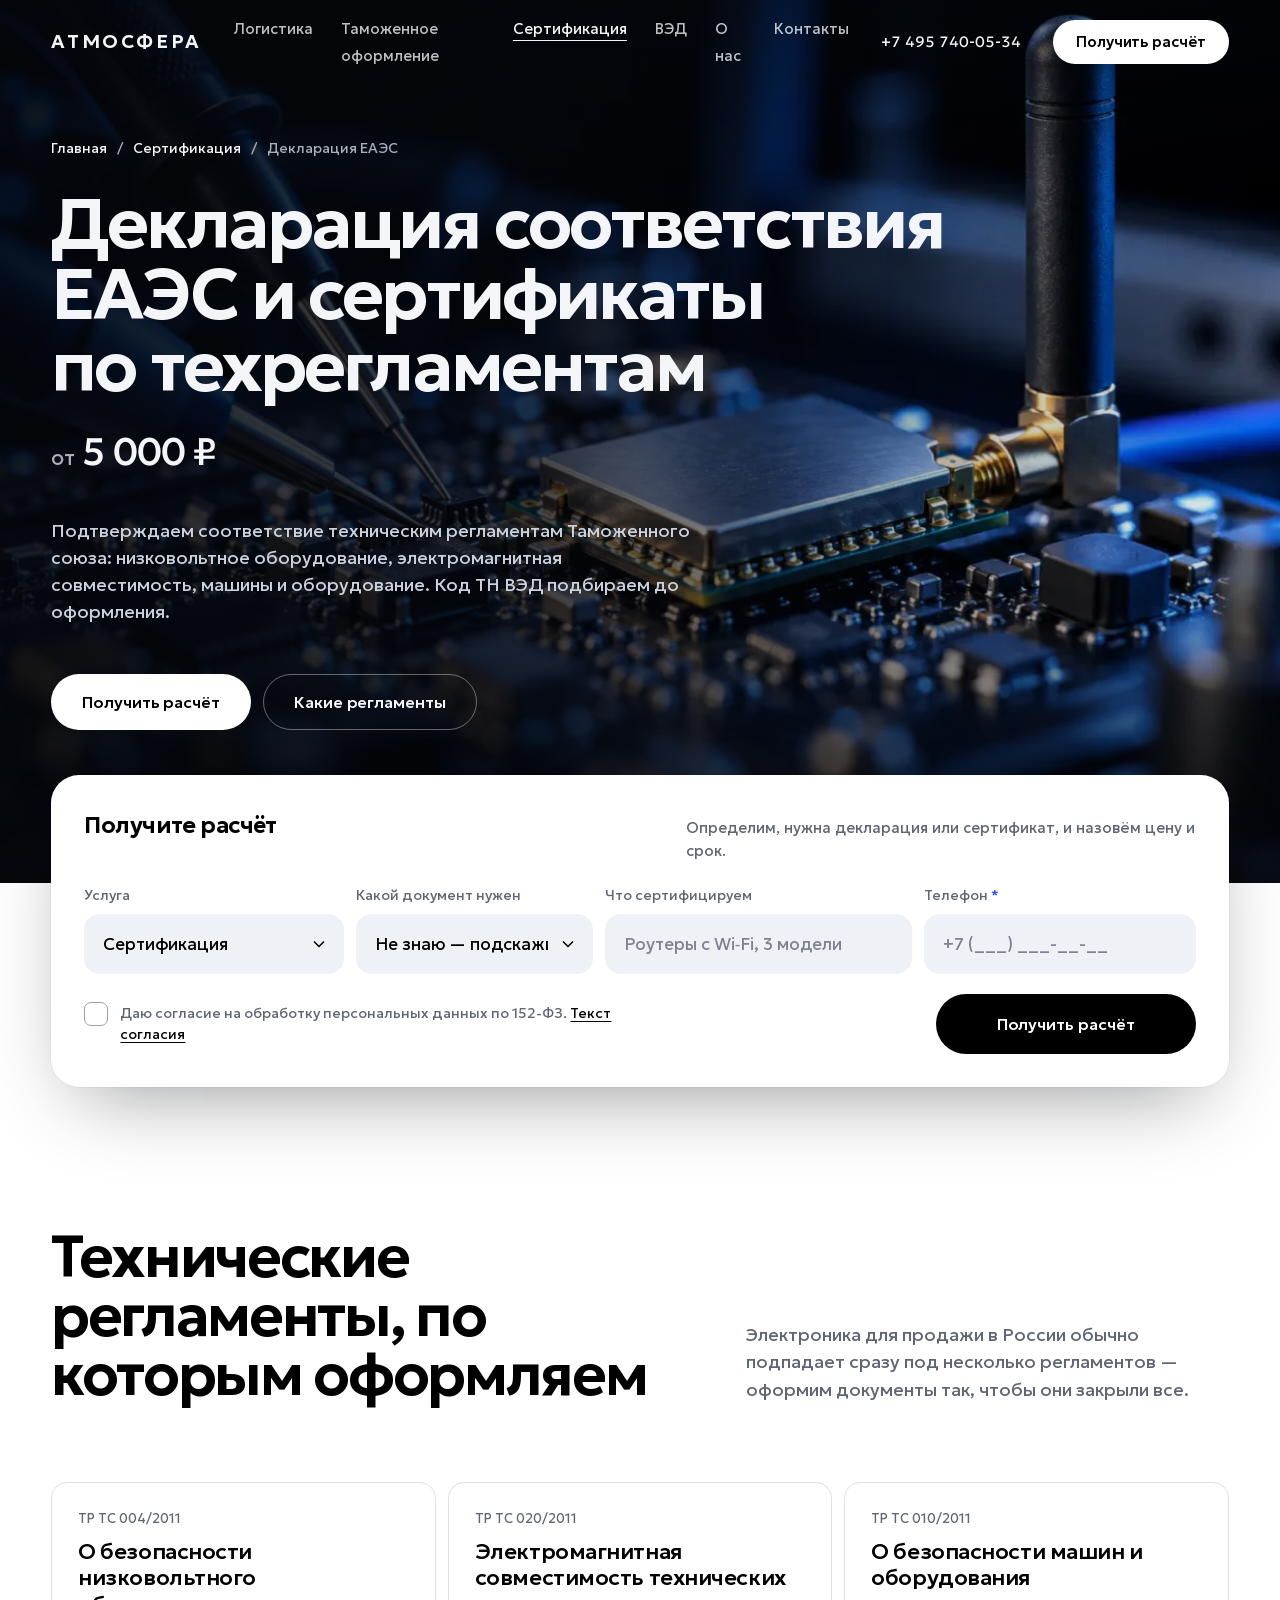
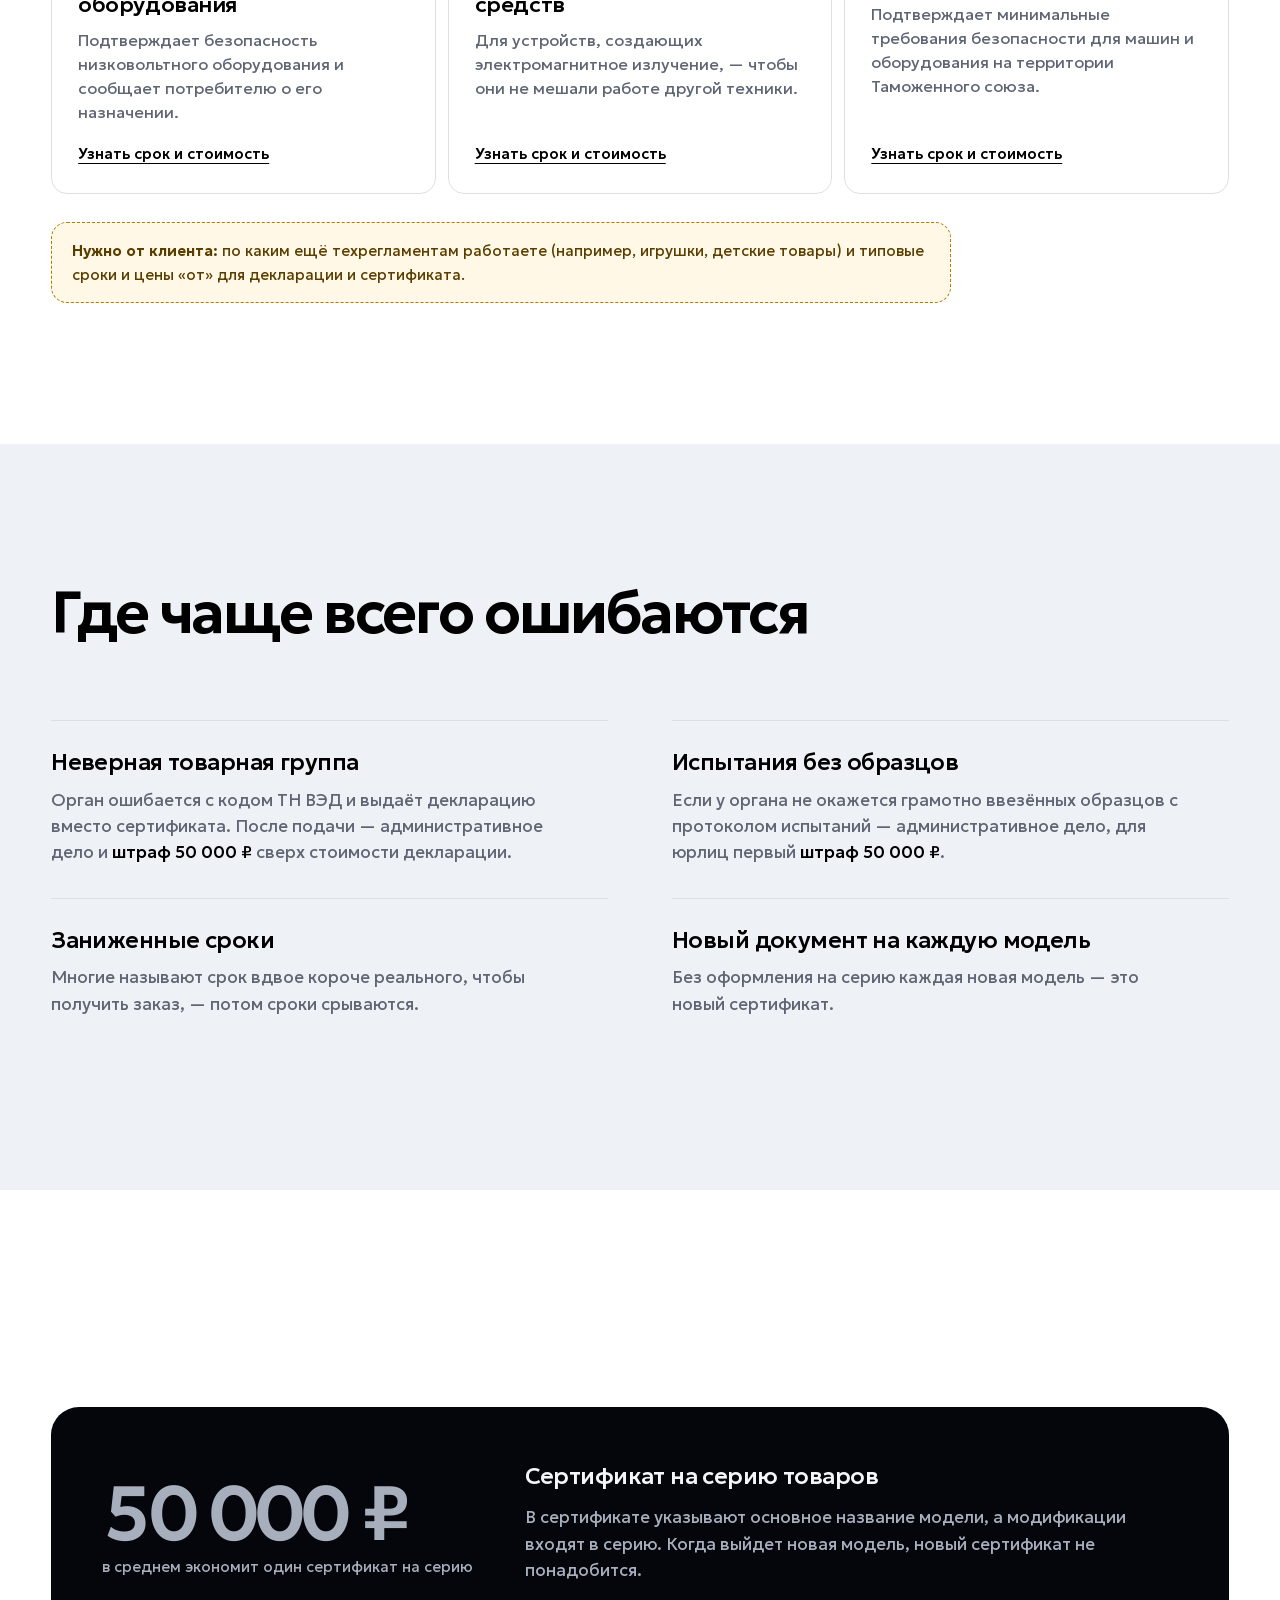
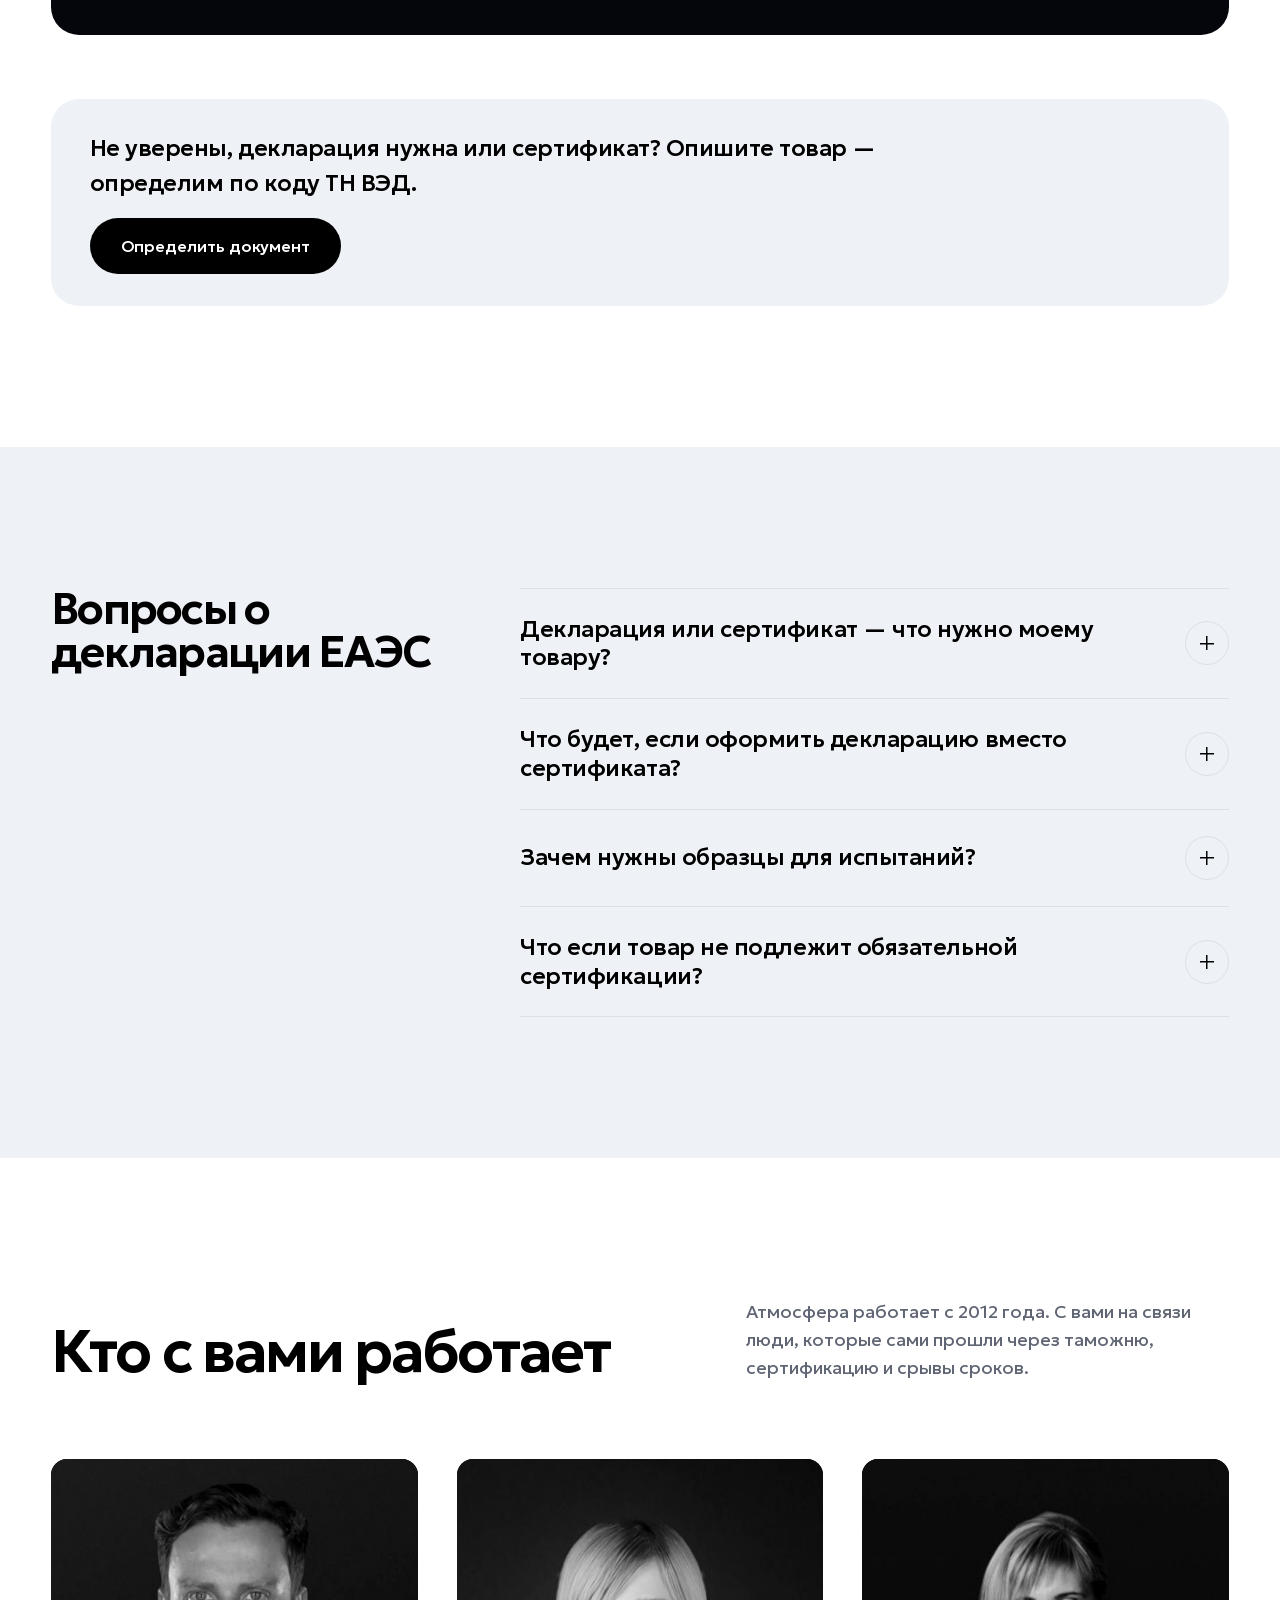
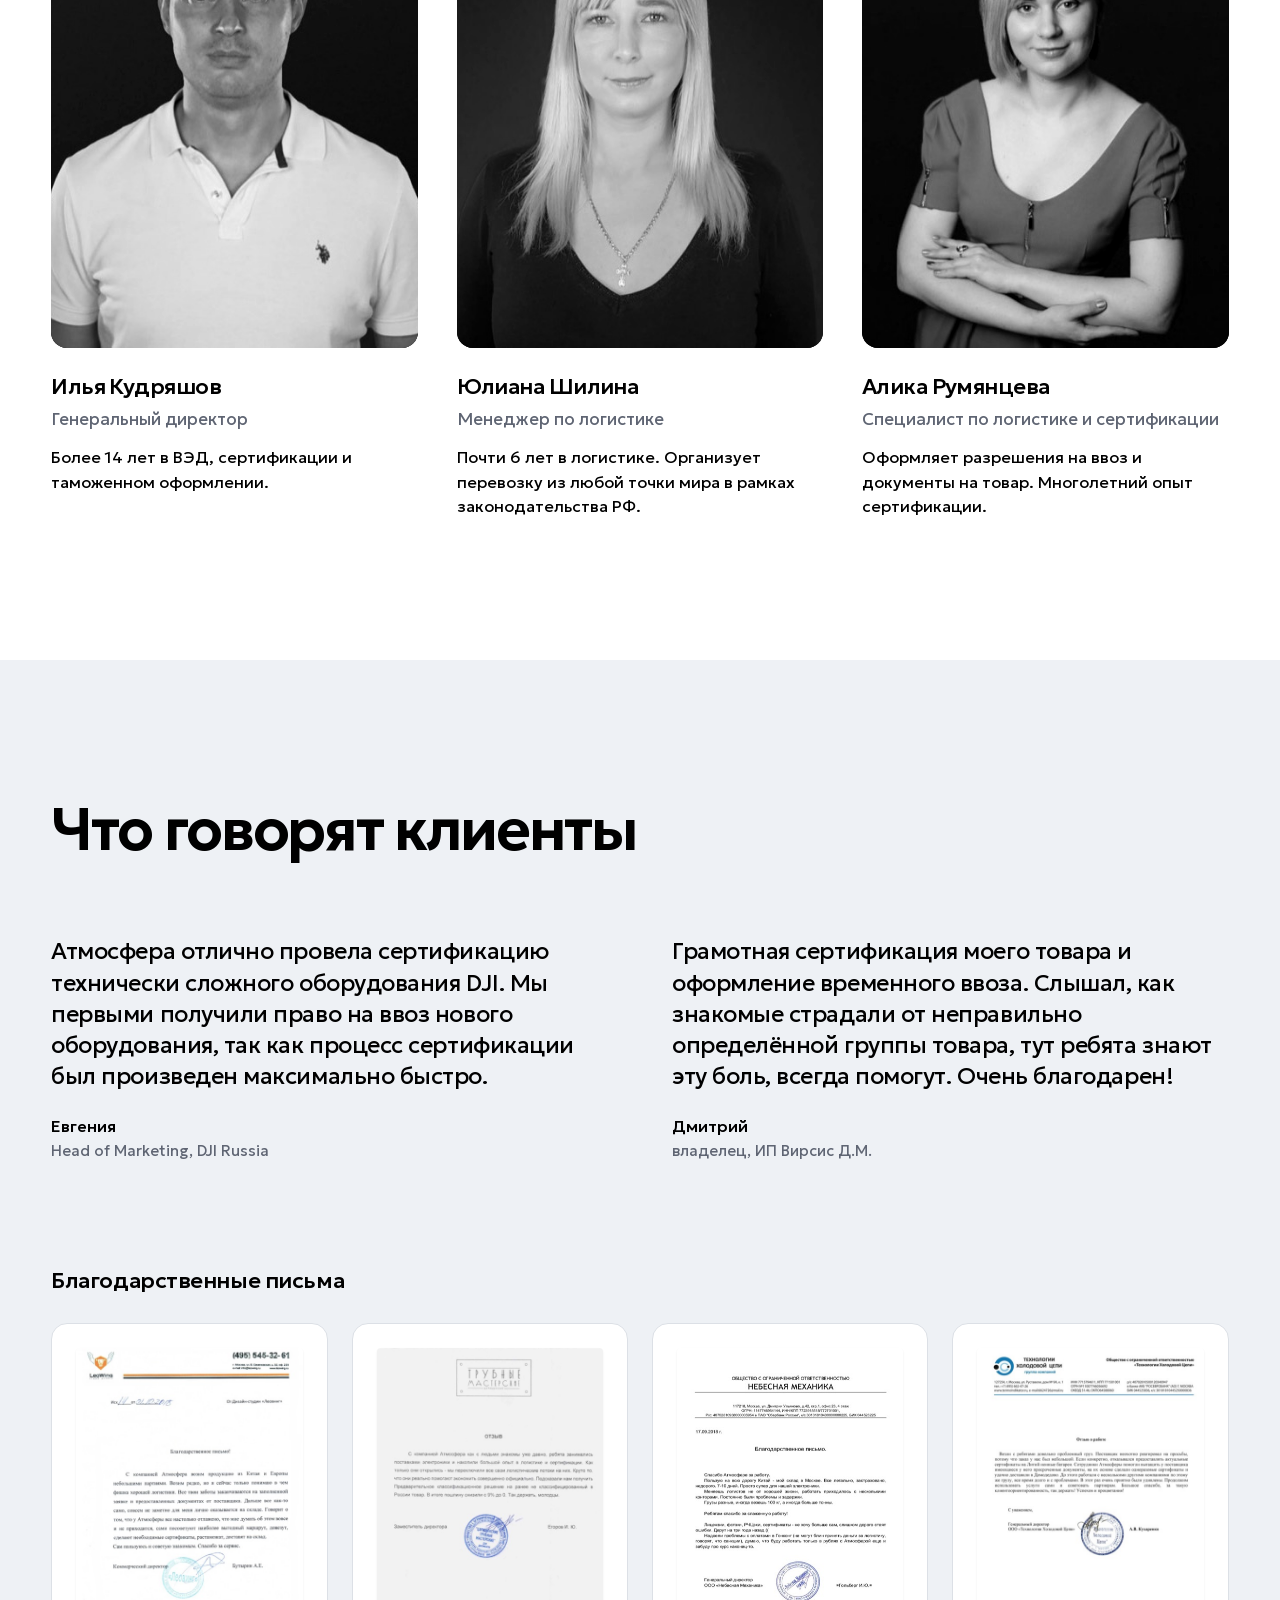
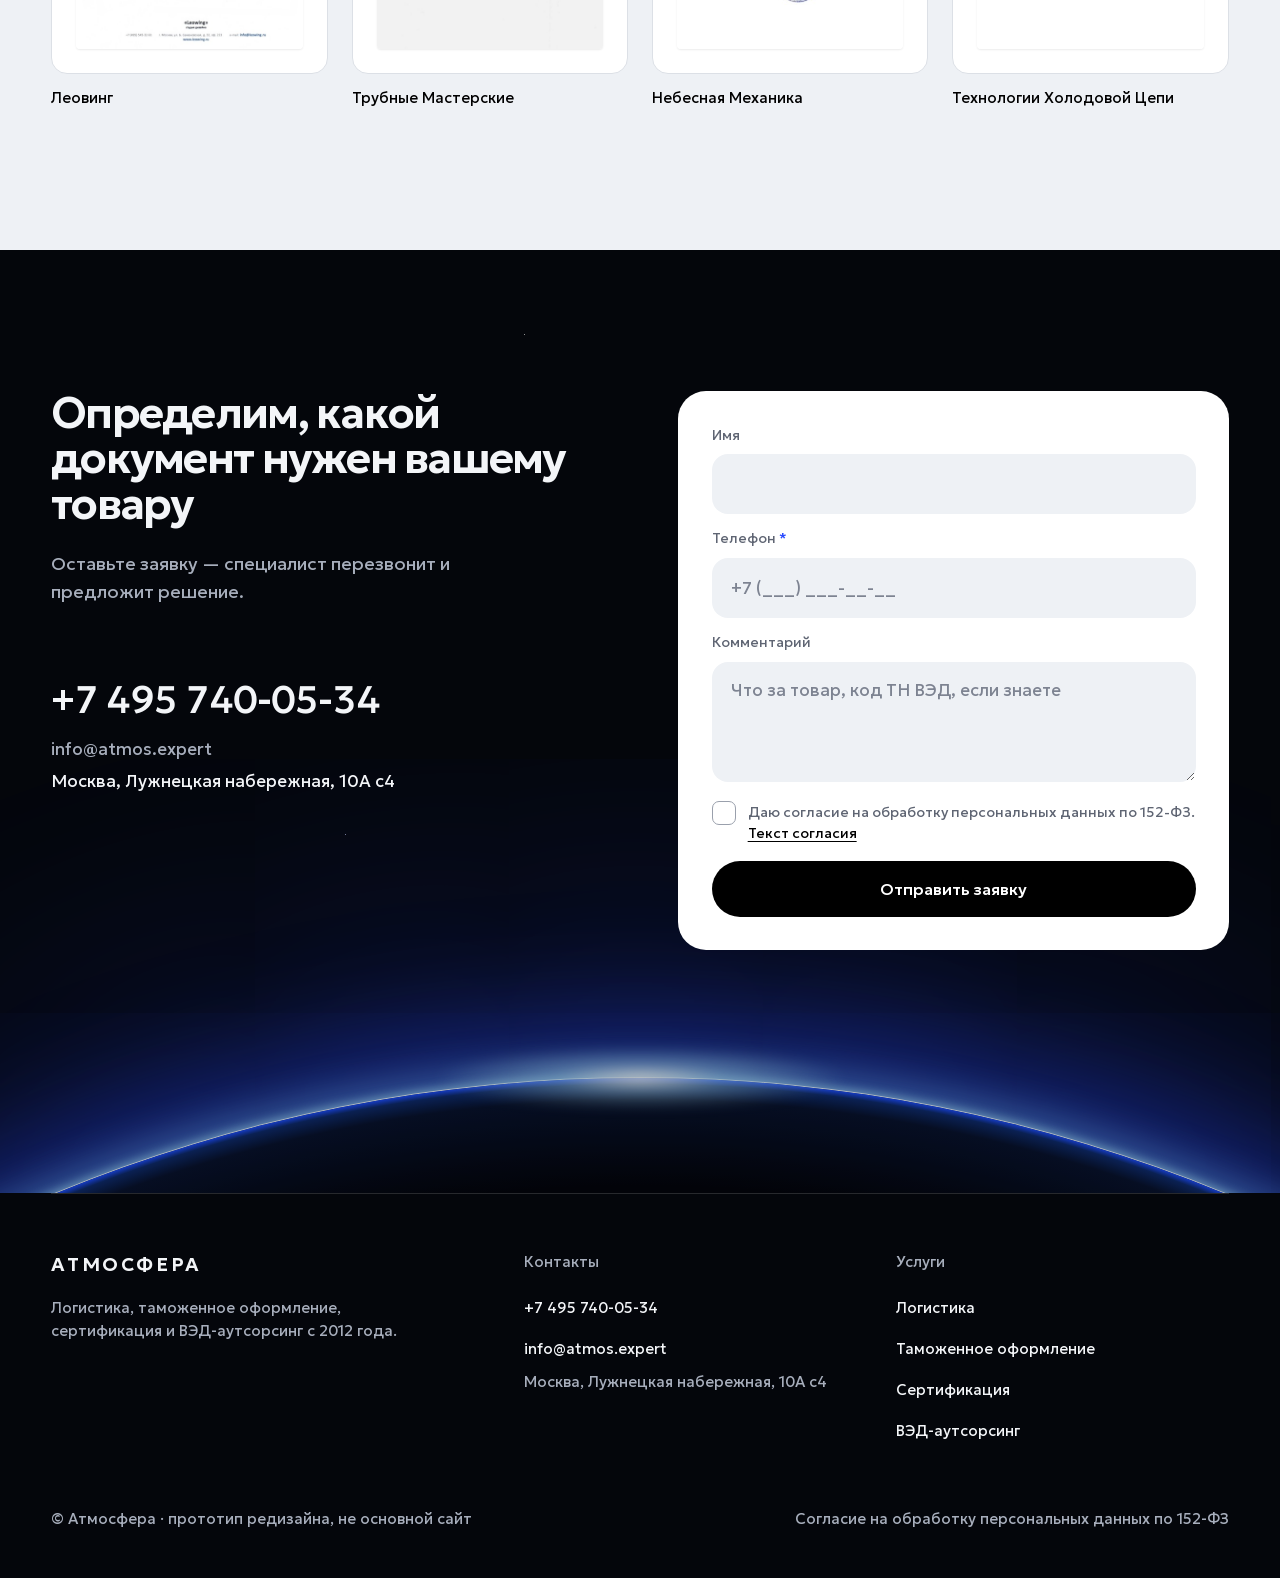
==== deklaraciya-eaes.html @ 7eaf09d1 "Стенд редизайна «Горизонт» (сборка из atmos) Co-Authored-By: Claude Opus 5.5 <noreply@anthropic.com>" ====
<!doctype html>
<html lang="ru">
<head>
<meta charset="utf-8">
<meta name="viewport" content="width=device-width, initial-scale=1">
<title>Декларация соответствия ЕАЭС и сертификат ТР ТС под ключ от 5 000 ₽ — Атмосфера</title>
<meta name="description" content="Оформляем декларации соответствия ЕАЭС и сертификаты по ТР ТС 004/2011, 020/2011, 010/2011 от 5 000 ₽. Подбираем код ТН ВЭД, работаем с лабораториями, оформляем на серию.">
<meta name="robots" content="noindex, nofollow">
<meta name="theme-color" content="#04060B">
<link rel="icon" href="data:image/svg+xml,%3Csvg xmlns=%27http://www.w3.org/2000/svg%27 viewBox=%270 0 64 64%27%3E%3Crect width=%2764%27 height=%2764%27 rx=%2714%27 fill=%27%2304060B%27/%3E%3Cpath d=%27M8 46 Q32 30 56 46%27 stroke=%27%237CC8FF%27 stroke-width=%274%27 fill=%27none%27/%3E%3C/svg%3E">
<meta property="og:type" content="website">
<meta property="og:title" content="Декларация соответствия ЕАЭС под ключ — Атмосфера">
<meta property="og:site_name" content="Атмосфера">
<link rel="preload" href="assets/fonts/geologica-cyrillic.woff2" as="font" type="font/woff2" crossorigin>
<link rel="stylesheet" href="assets/fonts/fonts.css">
<link rel="stylesheet" href="style.css">
<script>document.documentElement.classList.add('js');</script>
<script type="application/ld+json">{"@context": "https://schema.org", "@graph": [{"@type": ["Organization", "LocalBusiness"], "@id": "https://atmos.expert/#org", "name": "Атмосфера", "url": "https://atmos.expert/", "telephone": "+7 495 740-05-34", "email": "info@atmos.expert", "foundingDate": "2012", "address": {"@type": "PostalAddress", "streetAddress": "Лужнецкая набережная, 10А с4", "addressLocality": "Москва", "addressCountry": "RU"}, "description": "Логистика, таможенное оформление, сертификация продукции и ВЭД-аутсорсинг с 2012 года."}, {"@type": "Service", "name": "Декларация соответствия ЕАЭС и сертификаты ТР ТС", "url": "https://atmos.expert/certification/deklaraciya-eaes/", "description": "Подтверждение соответствия техническим регламентам Таможенного союза.", "provider": {"@id": "https://atmos.expert/#org"}, "areaServed": "RU", "offers": {"@type": "Offer", "priceCurrency": "RUB", "price": 5000}}, {"@type": "BreadcrumbList", "itemListElement": [{"@type": "ListItem", "position": 1, "name": "Главная", "item": "https://atmos.expert/"}, {"@type": "ListItem", "position": 2, "name": "Сертификация", "item": "https://atmos.expert/certification/"}, {"@type": "ListItem", "position": 3, "name": "Декларация ЕАЭС", "item": "https://atmos.expert/certification/deklaraciya-eaes/"}]}, {"@type": "FAQPage", "mainEntity": [{"@type": "Question", "name": "Декларация или сертификат — что нужно моему товару?", "acceptedAnswer": {"@type": "Answer", "text": "Форму подтверждения соответствия определяют код ТН ВЭД и технический регламент. Поэтому начинаем с кода: его подбирает наш таможенный брокер, а документ делаем под него."}}, {"@type": "Question", "name": "Что будет, если оформить декларацию вместо сертификата?", "acceptedAnswer": {"@type": "Answer", "text": "Если таможня остановит на этапе подачи — потеряете стоимость декларации. Если ошибку обнаружат после — будет административное дело и штраф 50 000 ₽ для юрлица."}}, {"@type": "Question", "name": "Зачем нужны образцы для испытаний?", "acceptedAnswer": {"@type": "Answer", "text": "По сложным товарам — электронике, игрушкам, радиооборудованию — нужны испытания в лаборатории. Если при проверке у органа не окажется грамотно ввезённых образцов, административного дела не избежать."}}, {"@type": "Question", "name": "Что если товар не подлежит обязательной сертификации?", "acceptedAnswer": {"@type": "Answer", "text": "Оформим отказное письмо — оно подтверждает, что товар не подлежит обязательной сертификации и декларированию. Пригодится для покупателей и надзорных органов."}}]}]}</script>
</head>
<body>
<a class="skip-link" href="#main">Перейти к содержанию</a>

<header class="site-header" data-header>
  <div class="wrap header-inner">
    <a class="logo" href="index.html" aria-label="Атмосфера — на главную">АТМОСФЕРА</a>
    <nav class="main-nav" id="main-nav" aria-label="Основное меню">
      <ul>
        <li><a href="logistika.html">Логистика</a></li>
        <li><a href="tamozhennoe-oformlenie.html">Таможенное оформление</a></li>
        <li><a href="sertifikaciya.html" aria-current="true">Сертификация</a></li>
        <li><a href="ved.html">ВЭД</a></li>
        <li><a href="#team">О нас</a></li>
        <li><a href="#contacts">Контакты</a></li>
      </ul>
      <a class="nav-phone" href="tel:+74957400534">+7 495 740-05-34</a>
    </nav>
    <a class="header-phone" href="tel:+74957400534">+7 495 740-05-34</a>
    <a class="btn btn-sm header-cta" href="#calc">Получить расчёт</a>
    <button class="burger" type="button" data-burger aria-controls="main-nav" aria-expanded="false" aria-label="Открыть меню"><span class="burger-lines"></span></button>
  </div>
</header>

<main id="main">

  <section class="night hero hero--service hero--photo" aria-labelledby="hero-title" style="--media-pos: 35% 50%; --media-pos-m: 40% 50%">
    <div class="hero-media" aria-hidden="true"><picture><source type="image/webp" srcset="assets/bg/lab-828.webp 828w, assets/bg/lab-1280.webp 1280w, assets/bg/lab-1920.webp 1920w" sizes="100vw"><img src="assets/bg/lab-1600.jpg" alt="" width="1600" height="1067" fetchpriority="high" decoding="async"></picture></div>
    <div class="wrap hero-inner">
      <div>
        <nav class="crumbs" aria-label="Хлебные крошки"><a href="index.html">Главная</a><span aria-hidden="true">/</span><a href="sertifikaciya.html">Сертификация</a><span aria-hidden="true">/</span><span aria-current="page">Декларация ЕАЭС</span></nav>
        <h1 id="hero-title" data-split>Декларация соответствия ЕАЭС и&nbsp;сертификаты по&nbsp;техрегламентам</h1>
        <p class="hero-price"><small>от</small>5 000 ₽</p>
        <p class="hero-lead">Подтверждаем соответствие техническим регламентам Таможенного союза: низковольтное оборудование, электромагнитная совместимость, машины и оборудование. Код ТН ВЭД подбираем до оформления.</p>
        <div class="hero-actions">
          <a class="btn btn-light" href="#calc" data-to-phone>Получить расчёт</a>
          <a class="btn btn-outline-light" href="#regulations">Какие регламенты</a>
        </div>
      </div>
    </div>
  </section>

  <section class="quote" id="calc" aria-labelledby="calc-title">
    <div class="wrap">
      <div class="quote-card">
        <div class="quote-head">
          <h2 id="calc-title">Получите расчёт</h2>
          <p>Определим, нужна декларация или сертификат, и назовём цену и срок.</p>
        </div>
        <form data-form novalidate>
          <div class="quote-grid">
            <div class="field">
              <label for="calc-service">Услуга</label>
              <select id="calc-service" name="service" data-service-select>
                <option>Доставка груза</option>
                <option>Таможенное оформление</option>
                <option selected>Сертификация</option>
                <option>ВЭД под ключ</option>
                <option>Пока не знаю</option>
              </select>
            </div>
            <div class="field">
              <label for="calc-doc">Какой документ нужен</label>
              <select id="calc-doc" name="document" data-doc-select>
                <option selected>Не знаю — подскажите</option>
                <option>Декларация связи</option>
                <option>Сертификат связи (ССС)</option>
                <option>Нотификация ФСБ</option>
                <option>Заключение ГРЧЦ</option>
                <option>Разрешение Роскомнадзора на временный ввоз</option>
                <option>ТР ТС «Машины и оборудование»</option>
                <option>ТР ТС «Низковольтное оборудование»</option>
                <option>ТР ТС «Электромагнитная совместимость»</option>
                <option>Декларация ГОСТ Р</option>
                <option>Отказное письмо</option>
                <option>Лицензия Минпромторга</option>
                <option>Заключение ФСТЭК</option>
                <option>Заключение ФСВТС</option>
                <option>Заключение Росприроднадзора</option>
                <option>Заключение Минсельхоза</option>
                <option>Разрешение на прекурсоры</option>
                <option>СГР</option>
                <option>Регистрационное удостоверение</option>
                <option>Сертификат СТ-1</option>
              </select>
            </div>
            <div class="field">
              <label for="calc-cargo">Что сертифицируем</label>
              <input id="calc-cargo" name="cargo" type="text" placeholder="Роутеры с Wi‑Fi, 3 модели" autocomplete="off">
            </div>
            <div class="field field--phone">
              <label for="calc-phone">Телефон <span class="req" aria-hidden="true">*</span></label>
              <input id="calc-phone" name="phone" type="tel" inputmode="tel" placeholder="+7 (___) ___-__-__" autocomplete="tel" required aria-describedby="calc-phone-error" data-phone>
              <span class="field-error" id="calc-phone-error" aria-live="polite"></span>
            </div>
          </div>
          <div class="quote-foot">
          <div class="consent">
            <input id="calc-consent" type="checkbox" name="consent" aria-describedby="calc-consent-error" data-consent>
            <label for="calc-consent">Даю согласие на обработку персональных данных по 152-ФЗ. <a href="#soglasie">Текст согласия</a></label>
            <span class="field-error" id="calc-consent-error" aria-live="polite"></span>
          </div>
          <button class="btn btn-dark" type="submit">Получить расчёт</button>
          </div>
        </form>
      </div>
    </div>
  </section>

  <section class="section" id="regulations" aria-labelledby="regulations-title">
    <div class="wrap">
      <div class="section-head section-head--split" data-reveal>
        <h2 id="regulations-title">Технические регламенты, по которым оформляем</h2>
        <p>Электроника для продажи в России обычно подпадает сразу под несколько регламентов — оформим документы так, чтобы они закрыли все.</p>
      </div>
      <div class="docs">
        <article class="doc">
          <span class="doc-cat">ТР ТС 004/2011</span>
          <h3>О безопасности низковольтного оборудования</h3>
          <p>Подтверждает безопасность низковольтного оборудования и сообщает потребителю о его назначении.</p>
          <a class="doc-cta" href="#calc">Узнать срок и стоимость</a>
        </article>
        <article class="doc">
          <span class="doc-cat">ТР ТС 020/2011</span>
          <h3>Электромагнитная совместимость технических средств</h3>
          <p>Для устройств, создающих электромагнитное излучение, — чтобы они не мешали работе другой техники.</p>
          <a class="doc-cta" href="#calc">Узнать срок и стоимость</a>
        </article>
        <article class="doc">
          <span class="doc-cat">ТР ТС 010/2011</span>
          <h3>О безопасности машин и оборудования</h3>
          <p>Подтверждает минимальные требования безопасности для машин и оборудования на территории Таможенного союза.</p>
          <a class="doc-cta" href="#calc">Узнать срок и стоимость</a>
        </article>
      </div>
      <p class="todo-note" role="note"><b>Нужно от клиента:</b> по каким ещё техрегламентам работаете (например, игрушки, детские товары) и типовые сроки и цены «от» для декларации и сертификата.</p>
    </div>
  </section>

  <section class="section section--mist" id="risks" aria-labelledby="risks-title">
    <div class="wrap">
      <div class="section-head" data-reveal>
        <h2 id="risks-title">Где чаще всего ошибаются</h2>
      </div>
      <ul class="problems">
        <li class="problem"><h3>Неверная товарная группа</h3><p>Орган ошибается с кодом ТН ВЭД и выдаёт декларацию вместо сертификата. После подачи — административное дело и <strong>штраф 50 000 ₽</strong> сверх стоимости декларации.</p></li>
        <li class="problem"><h3>Испытания без образцов</h3><p>Если у органа не окажется грамотно ввезённых образцов с протоколом испытаний — административное дело, для юрлиц первый <strong>штраф 50 000 ₽</strong>.</p></li>
        <li class="problem"><h3>Заниженные сроки</h3><p>Многие называют срок вдвое короче реального, чтобы получить заказ, — потом сроки срываются.</p></li>
        <li class="problem"><h3>Новый документ на каждую модель</h3><p>Без оформления на серию каждая новая модель — это новый сертификат.</p></li>
      </ul>
    </div>
  </section>

  <section class="section" id="series" aria-labelledby="series-title">
    <div class="wrap">
      <h2 class="sr-only" id="series-title">Сертификат на серию</h2>
      <div class="tip" data-reveal>
        <p class="tip-figure">50 000 ₽<small>в среднем экономит один сертификат на серию</small></p>
        <div>
          <h3>Сертификат на серию товаров</h3>
          <p>В сертификате указывают основное название модели, а модификации входят в серию. Когда выйдет новая модель, новый сертификат не понадобится.</p>
        </div>
      </div>
      <div class="cta-strip" data-reveal>
        <p>Не уверены, декларация нужна или сертификат? Опишите товар — определим по коду ТН ВЭД.</p>
        <a class="btn btn-dark" href="#calc" data-to-phone>Определить документ</a>
      </div>
    </div>
  </section>

  <section class="section section--mist" id="faq" aria-labelledby="faq-title">
    <div class="wrap faq-layout">
      <div class="section-head" data-reveal>
        <h2 id="faq-title">Вопросы о декларации ЕАЭС</h2>
      </div>
      <div class="faq" data-accordion>
        <details>
          <summary>Декларация или сертификат — что нужно моему товару?</summary>
          <div class="answer"><p>Форму подтверждения соответствия определяют код ТН ВЭД и технический регламент. Поэтому начинаем с кода: его подбирает наш таможенный брокер, а документ делаем под него.</p></div>
        </details>
        <details>
          <summary>Что будет, если оформить декларацию вместо сертификата?</summary>
          <div class="answer"><p>Если таможня остановит на этапе подачи — потеряете стоимость декларации. Если ошибку обнаружат после — будет административное дело и штраф 50 000 ₽ для юрлица.</p></div>
        </details>
        <details>
          <summary>Зачем нужны образцы для испытаний?</summary>
          <div class="answer"><p>По сложным товарам — электронике, игрушкам, радиооборудованию — нужны испытания в лаборатории. Если при проверке у органа не окажется грамотно ввезённых образцов, административного дела не избежать.</p></div>
        </details>
        <details>
          <summary>Что если товар не подлежит обязательной сертификации?</summary>
          <div class="answer"><p>Оформим отказное письмо — оно подтверждает, что товар не подлежит обязательной сертификации и декларированию. Пригодится для покупателей и надзорных органов.</p></div>
        </details>
      </div>
    </div>
  </section>

  <section class="section" id="team" aria-labelledby="team-title">
    <div class="wrap">
      <div class="section-head section-head--split" data-reveal>
        <h2 id="team-title">Кто с вами работает</h2>
        <p>Атмосфера работает с 2012 года. С вами на связи люди, которые сами прошли через таможню, сертификацию и срывы сроков.</p>
      </div>
      <div class="team">
        <article class="person">
          <img src="assets/team/ilya.jpg" alt="Илья Кудряшов" width="480" height="562" loading="lazy">
          <h3>Илья Кудряшов</h3>
          <p class="role">Генеральный директор</p>
          <p>Более 14 лет в ВЭД, сертификации и таможенном оформлении.</p>
        </article>
        <article class="person">
          <img src="assets/team/yuliana.jpg" alt="Юлиана Шилина" width="480" height="562" loading="lazy">
          <h3>Юлиана Шилина</h3>
          <p class="role">Менеджер по логистике</p>
          <p>Почти 6 лет в логистике. Организует перевозку из любой точки мира в рамках законодательства РФ.</p>
        </article>
        <article class="person">
          <img src="assets/team/alika.jpg" alt="Алика Румянцева" width="480" height="562" loading="lazy">
          <h3>Алика Румянцева</h3>
          <p class="role">Специалист по логистике и сертификации</p>
          <p>Оформляет разрешения на ввоз и документы на товар. Многолетний опыт сертификации.</p>
        </article>
      </div>
    </div>
  </section>

  <section class="section section--mist" id="reviews" aria-labelledby="reviews-title">
    <div class="wrap">
      <div class="section-head" data-reveal>
        <h2 id="reviews-title">Что говорят клиенты</h2>
      </div>
      <div class="quotes">
        <blockquote>
          <p>Атмосфера отлично провела сертификацию технически сложного оборудования DJI. Мы первыми получили право на ввоз нового оборудования, так как процесс сертификации был произведен максимально быстро.</p>
          <footer><b>Евгения</b>Head of Marketing, DJI Russia</footer>
        </blockquote>
        <blockquote>
          <p>Грамотная сертификация моего товара и оформление временного ввоза. Слышал, как знакомые страдали от неправильно определённой группы товара, тут ребята знают эту боль, всегда помогут. Очень благодарен!</p>
          <footer><b>Дмитрий</b>владелец, ИП Вирсис Д.М.</footer>
        </blockquote>
      </div>

      <h3 class="letters-title">Благодарственные письма</h3>
      <div class="letters">
        <button class="letter" type="button" data-lightbox="assets/reviews/leoving.jpg" data-caption="Леовинг" data-alt="Благодарственное письмо от компании Леовинг" aria-label="Открыть письмо: Леовинг">
          <span class="letter-sheet"><img src="assets/reviews/thumb-leoving.jpg" alt="" width="480" height="633" loading="lazy"></span>
          <span class="letter-name">Леовинг</span>
        </button>
        <button class="letter" type="button" data-lightbox="assets/reviews/trubnye.jpg" data-caption="Трубные Мастерские" data-alt="Отзыв компании Трубные Мастерские" aria-label="Открыть письмо: Трубные Мастерские">
          <span class="letter-sheet"><img src="assets/reviews/thumb-trubnye.jpg" alt="" width="480" height="687" loading="lazy"></span>
          <span class="letter-name">Трубные Мастерские</span>
        </button>
        <button class="letter" type="button" data-lightbox="assets/reviews/nebesnaya.jpg" data-caption="Небесная Механика" data-alt="Благодарственное письмо от компании Небесная Механика" aria-label="Открыть письмо: Небесная Механика">
          <span class="letter-sheet"><img src="assets/reviews/thumb-nebesnaya.jpg" alt="" width="480" height="581" loading="lazy"></span>
          <span class="letter-name">Небесная Механика</span>
        </button>
        <button class="letter" type="button" data-lightbox="assets/reviews/thc.jpg" data-caption="Технологии Холодовой Цепи" data-alt="Отзыв компании Технологии Холодовой Цепи" aria-label="Открыть письмо: Технологии Холодовой Цепи">
          <span class="letter-sheet"><img src="assets/reviews/thumb-thc.jpg" alt="" width="480" height="678" loading="lazy"></span>
          <span class="letter-name">Технологии Холодовой Цепи</span>
        </button>
      </div>
    </div>
  </section>

  <section class="night final" id="contacts" aria-labelledby="final-title">
    <div class="planet" aria-hidden="true"></div>
    <div class="wrap final-grid">
      <div>
        <h2 id="final-title">Определим, какой документ нужен вашему товару</h2>
        <p class="final-lead">Оставьте заявку — специалист перезвонит и предложит решение.</p>
        <div class="final-contacts">
          <a class="big-phone" href="tel:+74957400534">+7 495 740-05-34</a>
          <a href="mailto:info@atmos.expert">info@atmos.expert</a>
          <span>Москва, Лужнецкая набережная, 10А с4</span>
        </div>
      </div>
      <div class="quote-card">
        <form class="final-form" data-form novalidate>
          <div class="field">
            <label for="final-name">Имя</label>
            <input id="final-name" name="name" type="text" autocomplete="name">
          </div>
          <div class="field">
            <label for="final-phone">Телефон <span class="req" aria-hidden="true">*</span></label>
            <input id="final-phone" name="phone" type="tel" inputmode="tel" placeholder="+7 (___) ___-__-__" autocomplete="tel" required aria-describedby="final-phone-error" data-phone>
            <span class="field-error" id="final-phone-error" aria-live="polite"></span>
          </div>
          <div class="field">
            <label for="final-comment">Комментарий</label>
            <textarea id="final-comment" name="comment" placeholder="Что за товар, код ТН ВЭД, если знаете"></textarea>
          </div>
          <div class="consent">
            <input id="final-consent" type="checkbox" name="consent" aria-describedby="final-consent-error" data-consent>
            <label for="final-consent">Даю согласие на обработку персональных данных по 152-ФЗ. <a href="#soglasie">Текст согласия</a></label>
            <span class="field-error" id="final-consent-error" aria-live="polite"></span>
          </div>
          <button class="btn btn-dark" type="submit">Отправить заявку</button>
        </form>
      </div>
    </div>
  </section>

</main>

<footer class="site-footer">
  <div class="wrap">
    <div class="footer-grid">
      <div>
        <a class="logo" href="index.html">АТМОСФЕРА</a>
        <p class="footer-about">Логистика, таможенное оформление, сертификация и <span class="nowrap">ВЭД-аутсорсинг</span> с 2012 года.</p>
      </div>
      <div>
        <h2>Контакты</h2>
        <ul>
          <li><a href="tel:+74957400534">+7 495 740-05-34</a></li>
          <li><a href="mailto:info@atmos.expert">info@atmos.expert</a></li>
          <li>Москва, Лужнецкая набережная, 10А с4</li>
        </ul>
      </div>
      <div>
        <h2>Услуги</h2>
        <ul>
          <li><a href="logistika.html">Логистика</a></li>
          <li><a href="tamozhennoe-oformlenie.html">Таможенное оформление</a></li>
          <li><a href="sertifikaciya.html">Сертификация</a></li>
          <li><a href="ved.html"><span class="nowrap">ВЭД-аутсорсинг</span></a></li>
        </ul>
      </div>
    </div>
    <div class="footer-bottom">
      <span>© Атмосфера · прототип редизайна, не основной сайт</span>
      <span id="soglasie">Согласие на обработку персональных данных по 152-ФЗ</span>
    </div>
  </div>
</footer>

<nav class="mobile-bar" aria-label="Быстрая связь">
  <a class="btn btn-outline-light" href="tel:+74957400534">Позвонить</a>
  <a class="btn btn-light" href="#calc" data-to-phone>Заявка</a>
</nav>

<dialog class="lightbox" id="lightbox" aria-label="Благодарственное письмо">
  <div class="lightbox-inner">
    <button class="lightbox-close" type="button" data-lightbox-close>Закрыть</button>
    <img alt="" data-lightbox-img>
    <p class="lightbox-caption" data-lightbox-caption></p>
  </div>
</dialog>

<script src="app.js"></script>
</body>
</html>
---- assets/fonts/fonts.css ----
/* Geologica (SIL Open Font License), размещён на сайте — без запросов к Google */
@font-face {
  font-family: "Geologica";
  font-style: normal;
  font-weight: 300 600;
  font-display: swap;
  src: url("geologica-cyrillic.woff2") format("woff2");
  unicode-range: U+0301, U+0400-045F, U+0490-0491, U+04B0-04B1, U+2116;
}
@font-face {
  font-family: "Geologica";
  font-style: normal;
  font-weight: 300 600;
  font-display: swap;
  src: url("geologica-latin-ext.woff2") format("woff2");
  unicode-range: U+0100-02BA, U+02BD-02C5, U+02C7-02CC, U+02CE-02D7, U+02DD-02FF, U+0304, U+0308, U+0329, U+1D00-1DBF, U+1E00-1E9F, U+1EF2-1EFF, U+2020, U+20A0-20AB, U+20AD-20C4, U+2113, U+2C60-2C7F, U+A720-A7FF;
}
@font-face {
  font-family: "Geologica";
  font-style: normal;
  font-weight: 300 600;
  font-display: swap;
  src: url("geologica-latin.woff2") format("woff2");
  unicode-range: U+0000-00FF, U+0131, U+0152-0153, U+02BB-02BC, U+02C6, U+02DA, U+02DC, U+0304, U+0308, U+0329, U+2000-206F, U+20AC, U+2122, U+2191, U+2193, U+2212, U+2215, U+FEFF, U+FFFD;
}
---- style.css ----
/* Атмосфера — вариант D «Горизонт».
   Просто и дорого: белый воздух, крупная типографика, один смелый элемент — кромка атмосферы. */

:root {
  --night: #04060B;
  --ink: #000;
  --graphite: #5F6573;
  --mist: #EEF1F5;
  --line: #DCE0E6;
  --paper: #fff;
  --cobalt: #2A4BFF;
  --glow: #7CC8FF;
  --on-night: #F3F5F8;
  --on-night-2: #A7AEBC;
  --line-night: rgba(255, 255, 255, .14);

  --font: "Geologica", "Helvetica Neue", Arial, sans-serif;
  --pad: clamp(20px, 4vw, 56px);
  --max: 1360px;
  --section: clamp(88px, 11vw, 168px);
  --r-lg: 28px;
  --r-md: 16px;
  --header-h: 84px;

  /* шкала шрифта: 7 ступеней на весь сайт */
  --fs-display: clamp(34px, 5.6vw, 88px);   /* H1 первого экрана */
  --fs-h2: clamp(34px, 4.6vw, 72px);        /* заголовки секций */
  --fs-h2-side: clamp(30px, 3.4vw, 54px);   /* заголовок рядом с формой или списком */
  --fs-statement: clamp(26px, 3.1vw, 48px); /* крупные тезисы и названия услуг */
  --fs-h3: clamp(20px, 1.8vw, 26px);        /* подзаголовки блоков */
  --fs-h4: 22px;                            /* названия карточек */
  --fs-lead: clamp(17px, 1.4vw, 20px);      /* вводные абзацы */
}

*, *::before, *::after { box-sizing: border-box; }
html { -webkit-text-size-adjust: 100%; scroll-behavior: smooth; scroll-padding-top: calc(var(--header-h) + 16px); }
body {
  margin: 0;
  background: var(--paper);
  color: var(--ink);
  font: 400 17px/1.55 var(--font);
  -webkit-font-smoothing: antialiased;
  text-rendering: optimizeLegibility;
}
img { display: block; max-width: 100%; height: auto; }
a { color: inherit; }
h1, h2, h3, p { margin: 0; }
h1, h2, h3 { font-weight: 600; letter-spacing: -.03em; overflow-wrap: break-word; hyphens: manual; }
ul, ol { margin: 0; padding: 0; list-style: none; }
button { font: inherit; color: inherit; }

:focus-visible { outline: 2px solid var(--cobalt); outline-offset: 3px; border-radius: 6px; }

.sr-only {
  position: absolute; width: 1px; height: 1px; padding: 0; margin: -1px;
  overflow: hidden; clip: rect(0 0 0 0); white-space: nowrap; border: 0;
}
.skip-link {
  position: absolute; left: 16px; top: -60px; z-index: 100;
  background: var(--paper); color: var(--ink); padding: 10px 16px; border-radius: 999px;
}
.skip-link:focus { top: 12px; }

.wrap { width: 100%; max-width: calc(var(--max) + 2 * var(--pad)); margin: 0 auto; padding-inline: var(--pad); }

/* ---------- Кнопки ---------- */

.btn {
  display: inline-flex; align-items: center; justify-content: center; gap: 10px;
  min-height: 56px; padding: 0 30px;
  border-radius: 999px; border: 1px solid transparent;
  font: 500 16px/1 var(--font); letter-spacing: -.005em;
  text-decoration: none; white-space: nowrap; cursor: pointer;
  transition: background-color .2s, color .2s, border-color .2s;
}
.btn-sm { min-height: 44px; padding: 0 22px; font-size: 15px; }
.btn-light { background: var(--paper); color: var(--ink); }
.btn-light:hover { background: var(--glow); }
.btn-outline-light { border-color: rgba(255, 255, 255, .38); color: var(--on-night); background: transparent; }
.btn-outline-light:hover { border-color: var(--paper); }
.btn-dark { background: var(--ink); color: var(--paper); }
.btn-dark:hover { background: var(--cobalt); }
.btn-outline { border-color: var(--line); color: var(--ink); background: transparent; }
.btn-outline:hover { border-color: var(--ink); }

/* ---------- Шапка ---------- */

.site-header {
  position: fixed; inset: 0 0 auto; z-index: 50;
  height: var(--header-h);
  color: var(--on-night);
  transition: background-color .3s, color .3s, border-color .3s;
  border-bottom: 1px solid transparent;
}
.site-header.is-scrolled {
  background: rgba(4, 6, 11, .72);
  -webkit-backdrop-filter: saturate(1.4) blur(14px);
  backdrop-filter: saturate(1.4) blur(14px);
  border-bottom-color: var(--line-night);
}
.site-header.is-solid {
  background: rgba(255, 255, 255, .985);
  -webkit-backdrop-filter: saturate(1.4) blur(14px);
  backdrop-filter: saturate(1.4) blur(14px);
  color: var(--ink);
  border-bottom-color: var(--line);
}
.header-inner { height: 100%; display: flex; align-items: center; gap: 32px; }
.logo {
  font-weight: 600; font-size: 19px; letter-spacing: .14em; text-decoration: none;
  margin-right: auto;
}
.main-nav ul { display: flex; gap: 28px; }
.main-nav a { text-decoration: none; font-size: 15px; opacity: .78; transition: opacity .2s; }
.main-nav a:hover, .main-nav a[aria-current="page"] { opacity: 1; }
.main-nav a[aria-current="page"] { text-decoration: underline; text-underline-offset: 6px; text-decoration-thickness: 1px; }
.header-phone { text-decoration: none; font-size: 15px; font-feature-settings: "tnum" 1; white-space: nowrap; }
.site-header .header-cta { background: var(--paper); color: var(--ink); }
.site-header.is-solid .header-cta { background: var(--ink); color: var(--paper); }
.site-header.is-solid .header-cta:hover { background: var(--cobalt); }

.burger {
  display: none; width: 48px; height: 48px; border-radius: 999px;
  border: 1px solid currentColor; background: transparent; cursor: pointer;
  align-items: center; justify-content: center; opacity: .9;
}
.burger-lines, .burger-lines::before, .burger-lines::after {
  display: block; width: 18px; height: 1.5px; background: currentColor; position: relative;
  transition: transform .25s, background-color .25s;
}
.burger-lines::before, .burger-lines::after { content: ""; position: absolute; left: 0; }
.burger-lines::before { top: -6px; }
.burger-lines::after { top: 6px; }

@media (max-width: 1099px) {
  .main-nav ul { gap: 20px; }
  .header-phone { display: none; }
}
@media (max-width: 959px) {
  :root { --header-h: 72px; }
  .burger { display: inline-flex; }
  .header-inner { gap: 12px; }
  .main-nav {
    position: fixed; inset: 0; z-index: -1;
    background: var(--night); color: var(--on-night);
    padding: calc(var(--header-h) + 32px) var(--pad) 40px;
    display: flex; flex-direction: column; justify-content: space-between;
    opacity: 0; visibility: hidden; transition: opacity .25s, visibility .25s;
  }
  .main-nav ul { flex-direction: column; gap: 6px; }
  .main-nav a { font-size: 30px; font-weight: 500; letter-spacing: -.02em; opacity: 1; }
  .main-nav .nav-phone { display: block; font-size: 20px; text-decoration: none; color: var(--on-night-2); }
  .site-header.is-open { color: var(--on-night); background: transparent; border-bottom-color: transparent; backdrop-filter: none; -webkit-backdrop-filter: none; }
  .site-header.is-open .main-nav { opacity: 1; visibility: visible; }
  .site-header.is-open .header-cta { display: none; }
  .site-header.is-open .burger-lines { background: transparent; }
  .site-header.is-open .burger-lines::before { transform: translateY(6px) rotate(45deg); }
  .site-header.is-open .burger-lines::after { transform: translateY(-6px) rotate(-45deg); }
  body.menu-open { overflow: hidden; }
}
@media (min-width: 960px) { .main-nav .nav-phone { display: none; } }
@media (max-width: 400px) { .header-cta { display: none; } }

/* ---------- Ночной экран и атмосфера ---------- */

.night {
  position: relative; overflow: hidden; isolation: isolate;
  background: var(--night); color: var(--on-night);
}
/* редкие звёзды — едва заметные */
.night::before {
  content: ""; position: absolute; inset: 0; z-index: -2; opacity: .55;
  background-image:
    radial-gradient(1px 1px at 12% 18%, #fff 50%, transparent 51%),
    radial-gradient(1px 1px at 27% 62%, #cfd8ff 50%, transparent 51%),
    radial-gradient(1px 1px at 41% 9%, #fff 50%, transparent 51%),
    radial-gradient(1.5px 1.5px at 58% 34%, #fff 50%, transparent 51%),
    radial-gradient(1px 1px at 71% 14%, #dfe6ff 50%, transparent 51%),
    radial-gradient(1px 1px at 83% 47%, #fff 50%, transparent 51%),
    radial-gradient(1px 1px at 92% 22%, #fff 50%, transparent 51%),
    radial-gradient(1px 1px at 6% 44%, #fff 50%, transparent 51%),
    radial-gradient(1px 1px at 64% 58%, #cfd8ff 50%, transparent 51%),
    radial-gradient(1px 1px at 35% 28%, #fff 50%, transparent 51%);
}

/* Планета: огромный круг, видна только верхняя кромка. Свечение — слои атмосферы. */
.planet {
  position: absolute; z-index: -1; left: 50%;
  width: max(240vw, 2600px); aspect-ratio: 1; border-radius: 50%;
  transform: translateX(-50%);
  top: var(--planet-top, 78%);
  background:
    radial-gradient(closest-side, #020309 93%, #07112b 98.6%, #0d2a6b 99.6%, #1b4dff 100%);
  box-shadow:
    0 -1px 0 0 rgba(255, 255, 255, .85),
    0 -3px 10px 0 rgba(160, 220, 255, .75),
    0 -14px 36px 2px rgba(124, 200, 255, .45),
    0 -48px 110px 10px rgba(42, 75, 255, .55),
    0 -140px 260px 40px rgba(42, 75, 255, .22);
}
/* восход: тонкий яркий блик на кромке */
.planet::after {
  content: ""; position: absolute; left: 50%; top: 0;
  width: 46vw; height: 90px; transform: translate(-50%, -50%);
  background: radial-gradient(50% 50% at 50% 50%, rgba(255, 255, 255, .95), rgba(170, 225, 255, .5) 28%, rgba(42, 75, 255, 0) 70%);
  filter: blur(6px);
}


/* ---------- Первый экран ---------- */

.hero {
  min-height: min(84svh, 820px);
  display: flex; flex-direction: column; justify-content: center;
  padding-top: calc(var(--header-h) + clamp(32px, 6vh, 80px));
  padding-bottom: clamp(130px, 17vh, 180px);
  --planet-top: 80%;
}
.hero-inner { display: grid; grid-template-columns: minmax(0, 1fr); gap: 40px; }
.hero h1 {
  font-size: var(--fs-display);
  line-height: 1; letter-spacing: -.04em;
  max-width: 13em;
}
.hero-lead {
  margin-top: clamp(24px, 3vw, 36px);
  max-width: 36em; font-size: var(--fs-lead); line-height: 1.5; color: var(--on-night-2);
}
.hero-actions { display: flex; flex-wrap: wrap; gap: 12px; margin-top: clamp(32px, 4vw, 48px); }
.hero-facts {
  display: flex; flex-wrap: wrap; gap: 12px 40px;
  margin-top: clamp(40px, 6vw, 72px); color: var(--on-night-2); font-size: 15px;
}
.hero-facts b { display: block; color: var(--on-night); font-weight: 500; font-size: 26px; letter-spacing: -.02em; font-feature-settings: "tnum" 1; }

.crumbs { display: flex; gap: 10px; font-size: 14px; color: var(--on-night-2); margin-bottom: 28px; }
.crumbs a { text-decoration: none; color: var(--on-night); }
.crumbs a:hover { text-decoration: underline; text-underline-offset: 4px; }
.hero-price { margin-top: 20px; font-size: clamp(26px, 3vw, 40px); font-weight: 500; letter-spacing: -.03em; font-feature-settings: "tnum" 1; }
.hero-price small { font-size: .55em; color: var(--on-night-2); font-weight: 400; margin-right: 6px; letter-spacing: 0; }
.hero--service { min-height: min(80svh, 780px); }

/* ---------- Панель расчёта поверх края экрана ---------- */

.quote { position: relative; z-index: 2; margin-top: clamp(-120px, -12vh, -96px); }
.quote-card {
  background: var(--paper); color: var(--ink);
  border-radius: var(--r-lg);
  padding: clamp(22px, 2.6vw, 36px);
  box-shadow: 0 30px 80px -30px rgba(4, 6, 11, .45), 0 0 0 1px rgba(4, 6, 11, .04);
}
.quote-head { display: flex; flex-wrap: wrap; align-items: baseline; justify-content: space-between; gap: 8px 24px; margin-bottom: 22px; }
.quote-head h2 { font-size: var(--fs-h3); letter-spacing: -.025em; }
.quote-head p { color: var(--graphite); font-size: 15px; max-width: 34em; }
.quote-grid {
  display: grid; gap: 12px;
  grid-template-columns: minmax(0, 1.1fr) minmax(0, 1fr) minmax(0, 1.3fr) minmax(0, 1.15fr);
  align-items: start;
}
.quote-foot { margin-top: 20px; display: flex; flex-wrap: wrap; align-items: center; justify-content: space-between; gap: 16px 32px; }
.quote-foot .consent { margin-top: 0; flex: 1 1 320px; max-width: 560px; }
.quote-foot .btn { min-height: 60px; min-width: 260px; }
@media (max-width: 1099px) {
  .quote-grid { grid-template-columns: repeat(2, minmax(0, 1fr)); }
}
@media (max-width: 599px) {
  .quote-foot .btn { width: 100%; }
}
@media (max-width: 599px) {
  .quote-grid { grid-template-columns: minmax(0, 1fr); }
}

/* ---------- Поля формы ---------- */

.field { display: flex; flex-direction: column; gap: 8px; min-width: 0; }
.field label { font-size: 14px; color: var(--graphite); }
.field label .req { color: var(--cobalt); }
.field input, .field select, .field textarea {
  width: 100%; min-height: 60px; padding: 0 18px;
  font: 400 17px/1.3 var(--font); color: var(--ink);
  background: var(--mist); border: 1px solid transparent; border-radius: var(--r-md);
  transition: border-color .2s, background-color .2s;
  -webkit-appearance: none; appearance: none;
}
.field textarea { min-height: 120px; padding: 16px 18px; resize: vertical; }
.field select {
  padding-right: 44px; cursor: pointer;
  background-image: url("data:image/svg+xml,%3Csvg xmlns='http://www.w3.org/2000/svg' width='12' height='8' viewBox='0 0 12 8'%3E%3Cpath d='M1 1.5l5 5 5-5' fill='none' stroke='%23000' stroke-width='1.5'/%3E%3C/svg%3E");
  background-repeat: no-repeat; background-position: right 18px center;
}
.field input::placeholder, .field textarea::placeholder { color: #7D8391; }
.field input:hover, .field select:hover, .field textarea:hover { border-color: var(--line); }
.field input:focus, .field select:focus, .field textarea:focus { outline: none; border-color: var(--cobalt); background: var(--paper); box-shadow: 0 0 0 3px rgba(42, 75, 255, .28); }
.field [aria-invalid="true"], .field [aria-invalid="true"]:focus { border-color: #C4262E; background: #FFF6F6; }
.field-error { font-size: 13px; color: #B3202A; min-height: 0; }
.field-error:empty { display: none; }

.consent { display: grid; grid-template-columns: 24px minmax(0, 1fr); gap: 12px; align-items: start; font-size: 14px; color: var(--graphite); }
.consent input {
  width: 22px; height: 22px; margin: 0; border-radius: 7px;
  border: 1.5px solid #9AA0AC; background: var(--paper);
  -webkit-appearance: none; appearance: none; cursor: pointer; display: grid; place-content: center;
}
.consent input::after { content: ""; width: 10px; height: 6px; border: 2px solid var(--paper); border-top: 0; border-right: 0; transform: rotate(-45deg) translate(1px, -1px); opacity: 0; }
.consent input:checked { background: var(--ink); border-color: var(--ink); }
.consent input:checked::after { opacity: 1; }
.consent input[aria-invalid="true"] { border-color: #C4262E; }
.consent a { color: var(--ink); text-underline-offset: 3px; }
.consent .field-error { grid-column: 2; }

.form-success { display: grid; gap: 8px; justify-items: start; padding: 20px 0 8px; }
.form-success-mark { width: 48px; height: 48px; border-radius: 50%; background: var(--ink); margin-bottom: 8px; position: relative; }
.form-success-mark::after { content: ""; position: absolute; left: 17px; top: 14px; width: 12px; height: 20px; border: solid var(--paper); border-width: 0 2.5px 2.5px 0; transform: rotate(45deg); }
.form-success h3 { font-size: var(--fs-h3); font-weight: 500; letter-spacing: -.02em; }
.form-success p { color: var(--graphite); font-size: 17px; }
.form-success-alt a { color: var(--ink); font-weight: 500; text-underline-offset: 3px; white-space: nowrap; }
.form-success:focus { outline: none; }

/* ---------- Секции ---------- */

.section { padding-block: var(--section); }
.section + .section { padding-top: 0; }
.section--mist { background: var(--mist); }
.section--mist + .section, .section + .section--mist { padding-top: var(--section); }

.section-head { display: grid; grid-template-columns: minmax(0, 1fr); gap: 20px; margin-bottom: clamp(48px, 6vw, 88px); }
.section-head h2 { font-size: var(--fs-h2); line-height: 1; letter-spacing: -.04em; max-width: 14em; }
.section-head p { color: var(--graphite); font-size: var(--fs-lead); max-width: 34em; }
@media (min-width: 960px) {
  .section-head--split { grid-template-columns: minmax(0, 1.4fr) minmax(0, 1fr); align-items: end; }
}

/* ---------- Проблемы ---------- */

.problems { display: grid; grid-template-columns: repeat(2, minmax(0, 1fr)); column-gap: clamp(32px, 5vw, 96px); }
.problem { padding: 28px 0 32px; border-top: 1px solid var(--line); }
.problem h3 { font-size: var(--fs-h3); font-weight: 500; letter-spacing: -.025em; line-height: 1.2; }
.problem p { margin-top: 10px; color: var(--graphite); max-width: 30em; }
.problem strong { color: var(--ink); font-weight: 500; }
.verdict {
  margin-top: clamp(48px, 6vw, 80px);
  font-size: var(--fs-statement); line-height: 1.12; letter-spacing: -.035em; font-weight: 500; max-width: 22em;
}
.verdict span { display: block; color: var(--graphite); }
@media (max-width: 767px) { .problems { grid-template-columns: minmax(0, 1fr); } }

/* ---------- Услуги ---------- */

.services { border-bottom: 1px solid var(--line); }
.service {
  display: grid; align-items: center; gap: 16px 40px;
  grid-template-columns: minmax(0, 1.2fr) minmax(0, 1.4fr) 170px 250px;
  padding: clamp(28px, 3vw, 40px) 0; border-top: 1px solid var(--line);
}
.service h3 { font-size: var(--fs-statement); line-height: 1.05; letter-spacing: -.035em; }
.service p { color: var(--graphite); }
@media (min-width: 960px) { .service .btn { justify-self: end; } }
.service .price { font-size: clamp(20px, 1.8vw, 26px); font-weight: 500; letter-spacing: -.02em; white-space: nowrap; font-feature-settings: "tnum" 1; }
.service .price small { font-size: 15px; color: var(--graphite); font-weight: 400; margin-right: 4px; }
@media (max-width: 959px) {
  .service { grid-template-columns: minmax(0, 1fr) auto; align-items: baseline; }
  .service h3 { grid-column: 1; grid-row: 1; }
  .service .price { grid-column: 2; grid-row: 1; }
  .service p:not(.price) { grid-column: 1 / -1; grid-row: 2; }
  .service .btn { grid-column: 1 / -1; grid-row: 3; justify-self: start; }
}

/* ---------- Маршрут ---------- */

.steps { display: grid; grid-template-columns: repeat(5, minmax(0, 1fr)); gap: 32px; position: relative; }
.steps::before, .steps::after { content: ""; position: absolute; left: 0; right: 0; top: 7px; height: 1px; background: var(--line); }
.steps::after { background: var(--cobalt); transform-origin: left top; }
.step { position: relative; padding-top: 40px; }
.step::before {
  content: ""; position: absolute; top: 0; left: 0; width: 15px; height: 15px; border-radius: 50%;
  background: var(--paper); border: 1px solid var(--ink);
}
.step:last-child::before { background: var(--ink); }
.step-n { font-size: 14px; color: var(--graphite); font-feature-settings: "tnum" 1; }
.step h3 { margin-top: 6px; font-size: var(--fs-h4); font-weight: 500; letter-spacing: -.02em; }
.step p { margin-top: 8px; color: var(--graphite); font-size: 16px; }
@media (max-width: 959px) {
  .steps { grid-template-columns: minmax(0, 1fr); gap: 0; }
  .steps::before, .steps::after { left: 7px; right: auto; top: 8px; bottom: 8px; width: 1px; height: auto; }
  .step { padding: 0 0 32px 44px; }
  .step::before { top: 4px; }
}

.flight {
  margin-top: clamp(56px, 7vw, 96px);
  display: grid; grid-template-columns: minmax(0, 1.2fr) minmax(0, 1fr); gap: clamp(32px, 5vw, 80px); align-items: center;
  background: var(--mist); border-radius: var(--r-lg); padding: clamp(28px, 4vw, 56px);
}
.flight-line { display: grid; grid-template-columns: auto minmax(0, 1fr) auto; align-items: center; gap: 20px; }
.flight-city b { display: block; font-size: clamp(40px, 5vw, 76px); font-weight: 600; letter-spacing: -.04em; line-height: 1; }
.flight-city span { color: var(--graphite); font-size: 15px; }
.flight-city:last-child { text-align: right; }
.flight-track { position: relative; height: 1px; background: var(--ink); margin-bottom: 22px; }
.flight-track::before, .flight-track::after { content: ""; position: absolute; top: -4px; width: 9px; height: 9px; border-radius: 50%; background: var(--ink); }
.flight-track::before { left: 0; }
.flight-track::after { right: 0; }
.flight-track span {
  position: absolute; left: 50%; bottom: 12px; transform: translateX(-50%);
  font-weight: 500; white-space: nowrap; font-feature-settings: "tnum" 1;
}
@media (max-width: 559px) {
  .flight-line { gap: 12px; }
  .flight-city b { font-size: 34px; }
  .flight-track span { font-size: 14px; }
}
.flight p { font-size: var(--fs-lead); line-height: 1.45; letter-spacing: -.01em; }
@media (max-width: 959px) {
  .flight { grid-template-columns: minmax(0, 1fr); }
}

/* ---------- Кейс и цифры ---------- */

.case-text {
  font-size: var(--fs-statement); line-height: 1.1; letter-spacing: -.035em; font-weight: 500; max-width: 19em;
}
.case-text span { display: block; margin-bottom: 18px; font-size: 16px; letter-spacing: 0; color: var(--graphite); font-weight: 400; }
.figures { margin-top: clamp(56px, 7vw, 104px); display: grid; grid-template-columns: repeat(4, minmax(0, 1fr)); gap: 0 clamp(20px, 3vw, 48px); }
.figure { border-top: 1px solid var(--ink); padding-top: 22px; }
.figure b {
  display: block; font-size: clamp(48px, 6.4vw, 104px); line-height: .95; font-weight: 600; letter-spacing: -.05em;
  font-feature-settings: "tnum" 1; white-space: nowrap;
}
.figure b small { font-size: .42em; letter-spacing: -.02em; font-weight: 500; margin-left: .12em; }
.figure p { margin-top: 14px; color: var(--graphite); font-size: 16px; max-width: 16em; }
@media (max-width: 959px) { .figures { grid-template-columns: repeat(2, minmax(0, 1fr)); row-gap: 40px; } }
@media (max-width: 420px) { .figure b { font-size: 44px; } }

/* ---------- Команда ---------- */

.team { display: grid; grid-template-columns: repeat(3, minmax(0, 1fr)); gap: clamp(20px, 3vw, 40px); }
.person img { width: 100%; aspect-ratio: 3 / 4; object-fit: cover; object-position: 50% 20%; border-radius: var(--r-md); background: var(--night); filter: grayscale(1) contrast(1.06); }
.person h3 { margin-top: 22px; font-size: var(--fs-h4); font-weight: 500; letter-spacing: -.025em; }
.person .role { margin-top: 2px; color: var(--graphite); }
.person p:last-child { margin-top: 12px; font-size: 16px; color: var(--ink); max-width: 26em; }
@media (max-width: 959px) {
  .team { grid-template-columns: minmax(0, 1fr); gap: 32px; }
  .person { display: grid; grid-template-columns: clamp(96px, 28vw, 160px) minmax(0, 1fr); gap: 0 18px; align-items: start; }
  .person h3 { font-size: 20px; }
  .person img { grid-row: span 3; border-radius: var(--r-md); }
  .person h3 { margin-top: 0; }
}

/* ---------- Отзывы ---------- */

.quotes { display: grid; grid-template-columns: repeat(2, minmax(0, 1fr)); gap: clamp(32px, 5vw, 80px); }
.quotes blockquote { margin: 0; }
.quotes blockquote p { font-size: var(--fs-h3); line-height: 1.35; letter-spacing: -.02em; }
.quotes footer { margin-top: 22px; font-size: 15px; color: var(--graphite); }
.quotes footer b { display: block; color: var(--ink); font-weight: 500; font-size: 16px; }
.letters-title { margin-top: clamp(64px, 8vw, 112px); font-size: var(--fs-h4); font-weight: 500; letter-spacing: -.02em; }
.letters { margin-top: 24px; display: grid; grid-template-columns: repeat(4, minmax(0, 1fr)); gap: clamp(12px, 2vw, 24px); }
.letter {
  display: block; width: 100%; padding: 0; border: 0; background: none; text-align: left; cursor: zoom-in;
}
.letter-sheet { display: block; background: var(--mist); border-radius: var(--r-md); padding: clamp(14px, 2vw, 24px); transition: background-color .2s; }
.letter:hover .letter-sheet { background: #E3E7ED; }
.letter img { width: 100%; aspect-ratio: 3 / 4; object-fit: cover; object-position: top; border-radius: 4px; box-shadow: 0 1px 2px rgba(0,0,0,.08); }
.letter-name { display: block; margin-top: 12px; font-size: 15px; }
@media (max-width: 767px) {
  .quotes { grid-template-columns: minmax(0, 1fr); }
  .letters { grid-template-columns: repeat(2, minmax(0, 1fr)); }
}

dialog.lightbox {
  border: 0; padding: 0; background: transparent; max-width: min(92vw, 820px); max-height: 92vh; overflow: visible;
}
dialog.lightbox::backdrop { background: rgba(4, 6, 11, .82); }
.lightbox-inner { position: relative; }
.lightbox img { max-height: 84vh; width: auto; margin: 0 auto; border-radius: 8px; }
.lightbox-caption { margin-top: 12px; text-align: center; color: var(--on-night); }
.lightbox-close {
  position: absolute; top: -8px; right: -8px; transform: translate(0, -100%);
  background: var(--paper); color: var(--ink); border: 0; border-radius: 999px; padding: 10px 18px; cursor: pointer; font-weight: 500;
}

/* ---------- Вопросы ---------- */

.faq { border-bottom: 1px solid var(--line); }
.faq details { border-top: 1px solid var(--line); }
.faq summary {
  list-style: none; cursor: pointer; display: grid; grid-template-columns: minmax(0, 1fr) 44px; gap: 24px; align-items: center;
  padding: 26px 0; font-size: var(--fs-h3); font-weight: 500; letter-spacing: -.02em; line-height: 1.25;
}
.faq summary::-webkit-details-marker { display: none; }
.faq summary::after {
  content: ""; width: 44px; height: 44px; border-radius: 999px; border: 1px solid var(--line);
  background:
    linear-gradient(var(--ink), var(--ink)) center / 14px 1.5px no-repeat,
    linear-gradient(var(--ink), var(--ink)) center / 1.5px 14px no-repeat;
  transition: transform .3s, background-color .2s, border-color .2s;
}
.faq summary:hover::after { border-color: var(--ink); }
.faq details[open] summary::after { transform: rotate(45deg); }
.faq .answer { padding: 0 68px 30px 0; color: var(--graphite); font-size: 18px; max-width: 46em; }
@media (min-width: 960px) {
  .faq-layout { display: grid; grid-template-columns: minmax(0, .8fr) minmax(0, 1.4fr); gap: 64px; align-items: start; }
  .faq-layout .section-head { margin-bottom: 0; position: sticky; top: calc(var(--header-h) + 32px); }
}

/* ---------- Плюсы (страница услуги) ---------- */

.pluses { display: grid; grid-template-columns: repeat(3, minmax(0, 1fr)); gap: 0 clamp(24px, 4vw, 64px); }
.pluses li { border-top: 1px solid var(--line); padding: 24px 0 36px; font-size: var(--fs-h3); font-weight: 500; letter-spacing: -.025em; line-height: 1.2; }
@media (max-width: 959px) { .pluses { grid-template-columns: repeat(2, minmax(0, 1fr)); } }
@media (max-width: 559px) { .pluses { grid-template-columns: minmax(0, 1fr); } .pluses li { padding-bottom: 24px; } }

/* ---------- Финальный блок ---------- */

.final { padding-top: var(--section); padding-bottom: calc(var(--section) + clamp(60px, 8vw, 120px)); }
.final .planet { top: calc(100% - clamp(70px, 9vw, 130px)); opacity: .75; }
.final-grid { display: grid; grid-template-columns: minmax(0, 1fr) minmax(0, 1fr); gap: clamp(40px, 6vw, 96px); align-items: start; }
.final h2 { font-size: var(--fs-h2-side); line-height: 1.04; letter-spacing: -.04em; max-width: 12em; }
.final-lead { margin-top: 24px; color: var(--on-night-2); font-size: var(--fs-lead); max-width: 26em; }
.final-contacts { margin-top: clamp(40px, 5vw, 64px); display: grid; gap: 6px; }
.final-contacts .big-phone { color: var(--on-night); font-size: clamp(28px, 3vw, 44px); font-weight: 500; letter-spacing: -.03em; text-decoration: none; font-feature-settings: "tnum" 1; }
.final-contacts a { text-decoration: none; color: var(--on-night-2); }
.final-contacts a:hover { color: var(--paper); }
.final .quote-card { box-shadow: none; }
.final-form { display: grid; gap: 14px; }
@media (max-width: 959px) { .final-grid { grid-template-columns: minmax(0, 1fr); } }

/* ---------- Подвал ---------- */

.site-footer { background: var(--night); color: var(--on-night-2); padding: 0 0 48px; font-size: 15px; }
.footer-grid { display: grid; grid-template-columns: minmax(0, 1.3fr) minmax(0, 1fr) minmax(0, 1fr); gap: 40px; padding-top: 56px; border-top: 1px solid var(--line-night); }
.site-footer .logo { color: var(--on-night); }
.site-footer h2 { font-size: 15px; font-weight: 400; color: var(--on-night-2); letter-spacing: 0; margin-bottom: 14px; }
.site-footer ul { display: grid; gap: 8px; }
.site-footer a { color: var(--on-night); text-decoration: none; }
.site-footer a:hover { text-decoration: underline; text-underline-offset: 4px; }
.footer-about { margin-top: 16px; max-width: 24em; }
.footer-bottom { margin-top: 56px; display: flex; flex-wrap: wrap; justify-content: space-between; gap: 12px; }
@media (max-width: 767px) { .footer-grid { grid-template-columns: minmax(0, 1fr); } }

/* ---------- Нижняя панель на телефоне ---------- */

.mobile-bar { display: none; }
@media (max-width: 767px) {
  .mobile-bar {
    position: fixed; inset: auto 0 0; z-index: 40;
    display: grid; grid-template-columns: 1fr 1fr; gap: 8px;
    padding: 10px 12px calc(10px + env(safe-area-inset-bottom));
    background: rgba(4, 6, 11, .92); -webkit-backdrop-filter: blur(12px); backdrop-filter: blur(12px);
  }
  .mobile-bar .btn { min-height: 50px; padding: 0 12px; }
  body { padding-bottom: calc(72px + env(safe-area-inset-bottom)); }
  body.menu-open .mobile-bar { display: none; }
}

@media (prefers-reduced-motion: reduce) {
  html { scroll-behavior: auto; }
  *, *::before, *::after { transition: none !important; animation: none !important; }
}

/* метка конца первого экрана для переключения шапки (см. app.js) */
.hero-end { position: absolute; left: 0; bottom: 300px; width: 1px; height: 1px; pointer-events: none; }

/* =====================================================================
   Фото и движение (вторая итерация): фон-фото, проявление, счётчики,
   прорисовка маршрута, параллакс, бегущая лента документов.
   ===================================================================== */

/* ---------- Первый экран с фотографией ---------- */

.hero--photo { --planet-top: 120%; }
.hero-media { position: absolute; inset: 0; z-index: -1; overflow: hidden; }
.hero-media img { width: 100%; height: 100%; object-fit: cover; object-position: var(--media-pos, 62% 55%); }
.hero-media::after {
  content: ""; position: absolute; inset: 0;
  background:
    linear-gradient(90deg, rgba(4, 6, 11, .9) 0%, rgba(4, 6, 11, .74) 42%, rgba(4, 6, 11, .3) 70%, rgba(4, 6, 11, .05) 100%),
    linear-gradient(180deg, rgba(4, 6, 11, .55) 0%, rgba(4, 6, 11, 0) 22%, rgba(4, 6, 11, 0) 62%, rgba(4, 6, 11, .9) 100%);
}
.hero--photo::before { display: none; }
@media (max-width: 767px) {
  .hero-media img { object-position: var(--media-pos-m, 70% 55%); }
  .hero-media::after { background: linear-gradient(180deg, rgba(4, 6, 11, .7) 0%, rgba(4, 6, 11, .5) 45%, rgba(4, 6, 11, .92) 100%); }
}

/* ---------- Проявление (только при включённом JS и без reduced motion) ---------- */

@media (prefers-reduced-motion: no-preference) {
  .js .hero-media img { animation: drift 2.8s cubic-bezier(.2, .7, .1, 1) both; }
  @keyframes drift { from { transform: scale(1.1); opacity: 0; } to { transform: none; opacity: 1; } }

  .js .split .w { display: inline-block; overflow: hidden; vertical-align: top; padding-bottom: .08em; margin-bottom: -.08em; }
  .js .split .w > span { display: inline-block; transform: translateY(105%); animation: rise .9s cubic-bezier(.2, .7, .1, 1) both; animation-delay: calc(.25s + var(--i) * 55ms); }
  @keyframes rise { to { transform: translateY(0); } }

  /* Анимации прокрутки стартуют из видимого состояния: в покое всё на месте,
     а класс .is-in ставится чуть раньше, чем блок въедет в экран, и проигрывает въезд. */
  /* .pending — блок ниже экрана ждёт въезда; стартовые значения совпадают с первым кадром анимаций */
  [data-reveal].pending { opacity: 0; transform: translateY(24px); }
  .steps.pending::after { transform: scaleX(0); }
  .steps.pending .step { opacity: .2; transform: translateY(10px); }
  .flight.pending .flight-plane { left: 0; opacity: 0; }
  @media (max-width: 959px) { .steps.pending::after { transform: scaleY(0); } }
  [data-reveal].is-in { animation: reveal-in .9s cubic-bezier(.2, .7, .1, 1) both; }
  @keyframes reveal-in { from { opacity: 0; transform: translateY(24px); } }

  /* маршрут: поверх серой линии прорисовывается синяя, шаги загораются по очереди */
  .steps.is-in::after { animation: draw-x 1.6s cubic-bezier(.6, 0, .2, 1) both; }
  @keyframes draw-x { from { transform: scaleX(0); } }
  .steps.is-in .step { animation: step-in .7s cubic-bezier(.2, .7, .1, 1) both; }
  .steps.is-in .step:nth-child(2) { animation-delay: .3s; }
  .steps.is-in .step:nth-child(3) { animation-delay: .6s; }
  .steps.is-in .step:nth-child(4) { animation-delay: .9s; }
  .steps.is-in .step:nth-child(5) { animation-delay: 1.2s; }
  @keyframes step-in { from { opacity: .2; transform: translateY(10px); } }
  @media (max-width: 959px) {
    .steps.is-in::after { animation-name: draw-y; }
    @keyframes draw-y { from { transform: scaleY(0); } }
  }

  /* самолётик пролетает HKG → SVO, когда карточка рейса въезжает в экран */
  .flight.is-in .flight-plane { animation: fly 2.4s cubic-bezier(.45, 0, .55, 1) .3s both; }
  @keyframes fly { 0% { left: 0; opacity: 0; } 12% { opacity: 1; } 100% { left: 94%; opacity: 1; } }
}

/* ---------- Самолётик ---------- */

.flight-plane { position: absolute; top: 0; left: 94%; width: 22px; height: 22px; transform: translate(-50%, -50%); color: var(--cobalt); }
.flight-plane svg { width: 100%; height: 100%; display: block; }
.flight-track span { bottom: 16px; }

/* ---------- Фото-полоса ---------- */

.photo-band {
  position: relative; overflow: hidden; isolation: isolate; color: var(--on-night); background: var(--night);
  min-height: clamp(440px, 62vw, 760px); display: flex; align-items: flex-end;
}
.photo-band-media { position: absolute; inset: -12% 0; z-index: -1; will-change: transform; }
.photo-band-media img { width: 100%; height: 100%; object-fit: cover; }
.photo-band::after {
  content: ""; position: absolute; inset: 0; z-index: -1;
  background:
    linear-gradient(90deg, rgba(4, 6, 11, .8) 0%, rgba(4, 6, 11, .45) 45%, rgba(4, 6, 11, 0) 80%),
    linear-gradient(180deg, rgba(4, 6, 11, .25) 0%, rgba(4, 6, 11, 0) 30%, rgba(4, 6, 11, .92) 100%);
}
.photo-band .wrap { padding-block: clamp(48px, 6vw, 88px); }
.photo-band h2 { font-size: var(--fs-h2); line-height: 1.02; letter-spacing: -.04em; max-width: 13em; }
.photo-band p { margin-top: 18px; color: var(--on-night-2); font-size: var(--fs-lead); max-width: 34em; }
.photo-band .band-list { margin-top: 28px; display: flex; flex-wrap: wrap; gap: 10px; }
.photo-band .band-list li { border: 1px solid rgba(255, 255, 255, .28); border-radius: 999px; padding: 9px 18px; font-size: 15px; -webkit-backdrop-filter: blur(8px); backdrop-filter: blur(8px); background: rgba(4, 6, 11, .25); }

/* ---------- Блок сертификации на главной ---------- */

.cert-block { position: relative; overflow: hidden; isolation: isolate; background: var(--night); color: var(--on-night); padding-block: var(--section) 0; }
.cert-block-media { position: absolute; inset: -10% 0 0; z-index: -1; will-change: transform; }
.cert-block-media img { width: 100%; height: 100%; object-fit: cover; object-position: 70% 50%; opacity: .6; }
.cert-block::after {
  content: ""; position: absolute; inset: 0; z-index: -1;
  background: linear-gradient(90deg, rgba(4, 6, 11, .97) 0%, rgba(4, 6, 11, .88) 50%, rgba(4, 6, 11, .72) 100%);
}
.cert-grid { display: grid; grid-template-columns: minmax(0, 1.15fr) minmax(0, 1fr); gap: clamp(40px, 6vw, 96px); align-items: end; }
.cert-block h2 { font-size: var(--fs-h2); line-height: 1; letter-spacing: -.045em; max-width: 11em; }
.cert-block .lead { margin-top: 22px; color: var(--on-night-2); font-size: var(--fs-lead); max-width: 32em; }
.cert-block .hero-actions { margin-top: 36px; }
.cert-points li { padding: 22px 0; border-top: 1px solid var(--line-night); }
.cert-points b { display: block; font-size: var(--fs-h4); font-weight: 500; letter-spacing: -.02em; }
.cert-points span { display: block; margin-top: 6px; color: var(--on-night-2); font-size: 16px; }
@media (max-width: 959px) { .cert-grid { grid-template-columns: minmax(0, 1fr); } }

/* ---------- Лента документов (статичная) ---------- */

.ticker { margin-top: clamp(56px, 7vw, 96px); border-top: 1px solid var(--line-night); padding-block: 28px clamp(48px, 6vw, 80px); }
.ticker ul { display: flex; flex-wrap: wrap; gap: 14px 40px; }
.ticker li { font-size: clamp(17px, 1.5vw, 21px); font-weight: 500; letter-spacing: -.015em; color: var(--on-night); }
.ticker li::before { content: ""; display: inline-block; width: 6px; height: 6px; border-radius: 50%; background: var(--glow); margin-right: 14px; vertical-align: middle; transform: translateY(-2px); }

/* ---------- Страница сертификации: каталог документов ---------- */

.doc-filters { display: flex; flex-wrap: wrap; gap: 8px; margin-bottom: 32px; }
.doc-filter {
  min-height: 44px; padding: 0 20px; border-radius: 999px; border: 1px solid var(--line); background: var(--paper);
  font: 500 15px/1 var(--font); cursor: pointer; transition: background-color .2s, color .2s, border-color .2s;
}
.doc-filter:hover { border-color: var(--ink); }
.doc-filter[aria-pressed="true"] { background: var(--ink); color: var(--paper); border-color: var(--ink); }
.doc-filter .n { color: var(--graphite); margin-left: 6px; font-feature-settings: "tnum" 1; }
.doc-filter[aria-pressed="true"] .n { color: #9aa3b5; }
.docs { display: grid; grid-template-columns: repeat(3, minmax(0, 1fr)); gap: 12px; }
.doc {
  background: var(--paper); border-radius: var(--r-md); padding: 26px 26px 28px; border: 1px solid var(--line);
  display: flex; flex-direction: column; gap: 10px; min-height: 100%;
}
.doc[hidden] { display: none; }
.doc .doc-cat { font-size: 13px; color: var(--graphite); }
.doc h3 { font-size: var(--fs-h4); font-weight: 500; letter-spacing: -.02em; line-height: 1.2; }
.doc p { color: var(--graphite); font-size: 16px; line-height: 1.5; }
.doc-count { margin-top: 20px; color: var(--graphite); font-size: 15px; }
@media (prefers-reduced-motion: no-preference) {
  .doc.is-shown { animation: docin .45s cubic-bezier(.2, .7, .1, 1) both; }
  @keyframes docin { from { opacity: 0; transform: translateY(10px); } }
}
@media (max-width: 1099px) { .docs { grid-template-columns: repeat(2, minmax(0, 1fr)); } }
@media (max-width: 599px) { .docs { grid-template-columns: minmax(0, 1fr); } }

/* ---------- Плюсы с описанием ---------- */

.benefits { display: grid; grid-template-columns: repeat(2, minmax(0, 1fr)); gap: 0 clamp(32px, 5vw, 96px); }
.benefit { border-top: 1px solid var(--line); padding: 28px 0 36px; }
.benefit h3 { font-size: var(--fs-h3); font-weight: 500; letter-spacing: -.025em; }
.benefit p { margin-top: 10px; color: var(--graphite); max-width: 34em; }
@media (max-width: 767px) { .benefits { grid-template-columns: minmax(0, 1fr); } }

/* ---------- Выделенный совет (серии) ---------- */

.tip {
  margin-top: clamp(48px, 6vw, 80px); display: grid; grid-template-columns: auto minmax(0, 1fr); gap: clamp(24px, 4vw, 56px); align-items: center;
  background: var(--night); color: var(--on-night); border-radius: var(--r-lg); padding: clamp(28px, 4vw, 56px);
}
.tip-figure { font-size: clamp(44px, 6vw, 92px); font-weight: 600; letter-spacing: -.05em; line-height: .95; white-space: nowrap; font-feature-settings: "tnum" 1; }
.tip-figure small { display: block; margin-top: 10px; font-size: 15px; letter-spacing: 0; font-weight: 400; color: var(--on-night-2); white-space: normal; }
.tip h3 { font-size: var(--fs-h3); font-weight: 500; letter-spacing: -.025em; }
.tip p { margin-top: 10px; color: var(--on-night-2); max-width: 40em; }
@media (max-width: 767px) { .tip { grid-template-columns: minmax(0, 1fr); } }

.hero--photo .hero-lead { color: #CBD2DE; }

/* в колонке рядом с аккордеоном заголовок не должен рваться посреди слова */
.faq-layout .section-head h2 { font-size: var(--fs-h2-side); overflow-wrap: normal; }
@media (max-width: 767px) {
  .photo-band::after { background: linear-gradient(180deg, rgba(4, 6, 11, .35) 0%, rgba(4, 6, 11, .55) 40%, rgba(4, 6, 11, .94) 100%); }
}

/* фокус на тёмных и фото-фонах — светлый, чтобы был виден */
.night :focus-visible, .cert-block :focus-visible, .photo-band :focus-visible, .mobile-bar :focus-visible, .site-footer :focus-visible,
.site-header:not(.is-solid) :focus-visible, .site-header.is-open :focus-visible { outline-color: var(--glow); }

/* нижняя панель не закрывает поля формы */
@media (max-width: 767px) {
  html { scroll-padding-bottom: calc(96px + env(safe-area-inset-bottom)); }
  body.form-focus .mobile-bar { display: none; }
  .quote-grid .field--phone { order: -1; }
}

/* параллакс: запас фото и снизу, чтобы не открывалась полоса */
.cert-block-media { inset: -10% 0; }

@media (max-width: 559px) { .hero .hero-actions .btn { flex: 1 1 100%; } }
.letter-sheet { background: var(--paper); border: 1px solid var(--line); }
.letter:hover .letter-sheet { background: var(--paper); border-color: var(--ink); }

/* полоса-призыв между блоками */
.cta-strip { margin-top: clamp(40px, 5vw, 64px); display: flex; flex-wrap: wrap; align-items: center; justify-content: space-between; gap: 16px 32px; padding: clamp(22px, 3vw, 32px) clamp(22px, 3vw, 40px); border-radius: var(--r-lg); background: var(--mist); }
.section--mist .cta-strip { background: var(--paper); }
.cta-strip p { font-size: var(--fs-h3); font-weight: 500; letter-spacing: -.02em; max-width: 36em; }
.doc .doc-cta { margin-top: auto; padding-top: 8px; align-self: flex-start; font-size: 15px; font-weight: 500; color: var(--ink); text-underline-offset: 4px; text-decoration-thickness: 1px; }
.doc .doc-cta:hover { color: var(--cobalt); }
.consent { margin-top: 4px; }

.hero-media picture, .photo-band-media picture, .cert-block-media picture { display: block; width: 100%; height: 100%; }

/* пометка прототипа: данных пока нет, нужно получить у клиента */
.todo-note { margin-top: 28px; padding: 16px 20px; border: 1.5px dashed #B07A00; border-radius: var(--r-md); background: #FFF8E6; color: #5A3E00; font-size: 15px; max-width: 60em; }
.todo-note b { font-weight: 600; }
.main-nav a[aria-current="true"] { opacity: 1; text-decoration: underline; text-underline-offset: 6px; text-decoration-thickness: 1px; }
.doc .doc-more { font-size: 14px; color: var(--graphite); text-underline-offset: 4px; }
.doc .doc-more:hover { color: var(--ink); }
.doc .doc-cta + .doc-more { margin-top: -4px; }
.faq .answer a, .cert-points a { color: inherit; text-underline-offset: 3px; }
@media (min-width: 600px) { .docs--2 { grid-template-columns: repeat(2, minmax(0, 1fr)); } }

/* зоны нажатия на телефоне не меньше 44 px */
.consent { min-height: 44px; }
.consent input { width: 24px; height: 24px; margin-top: 1px; }
.consent label { padding-block: 2px; cursor: pointer; }
.site-footer ul { gap: 2px; }
.site-footer li a { display: inline-block; padding-block: 8px; }
.crumbs a { display: inline-block; padding-block: 10px; margin-block: -10px; }
@media (prefers-reduced-motion: no-preference) {
  .form-success { animation: reveal-in .6s cubic-bezier(.2, .7, .1, 1) both; }
}
.hero h1 { hyphens: auto; -webkit-hyphens: auto; }
.split .w { max-width: 100%; }
.nowrap { white-space: nowrap; }
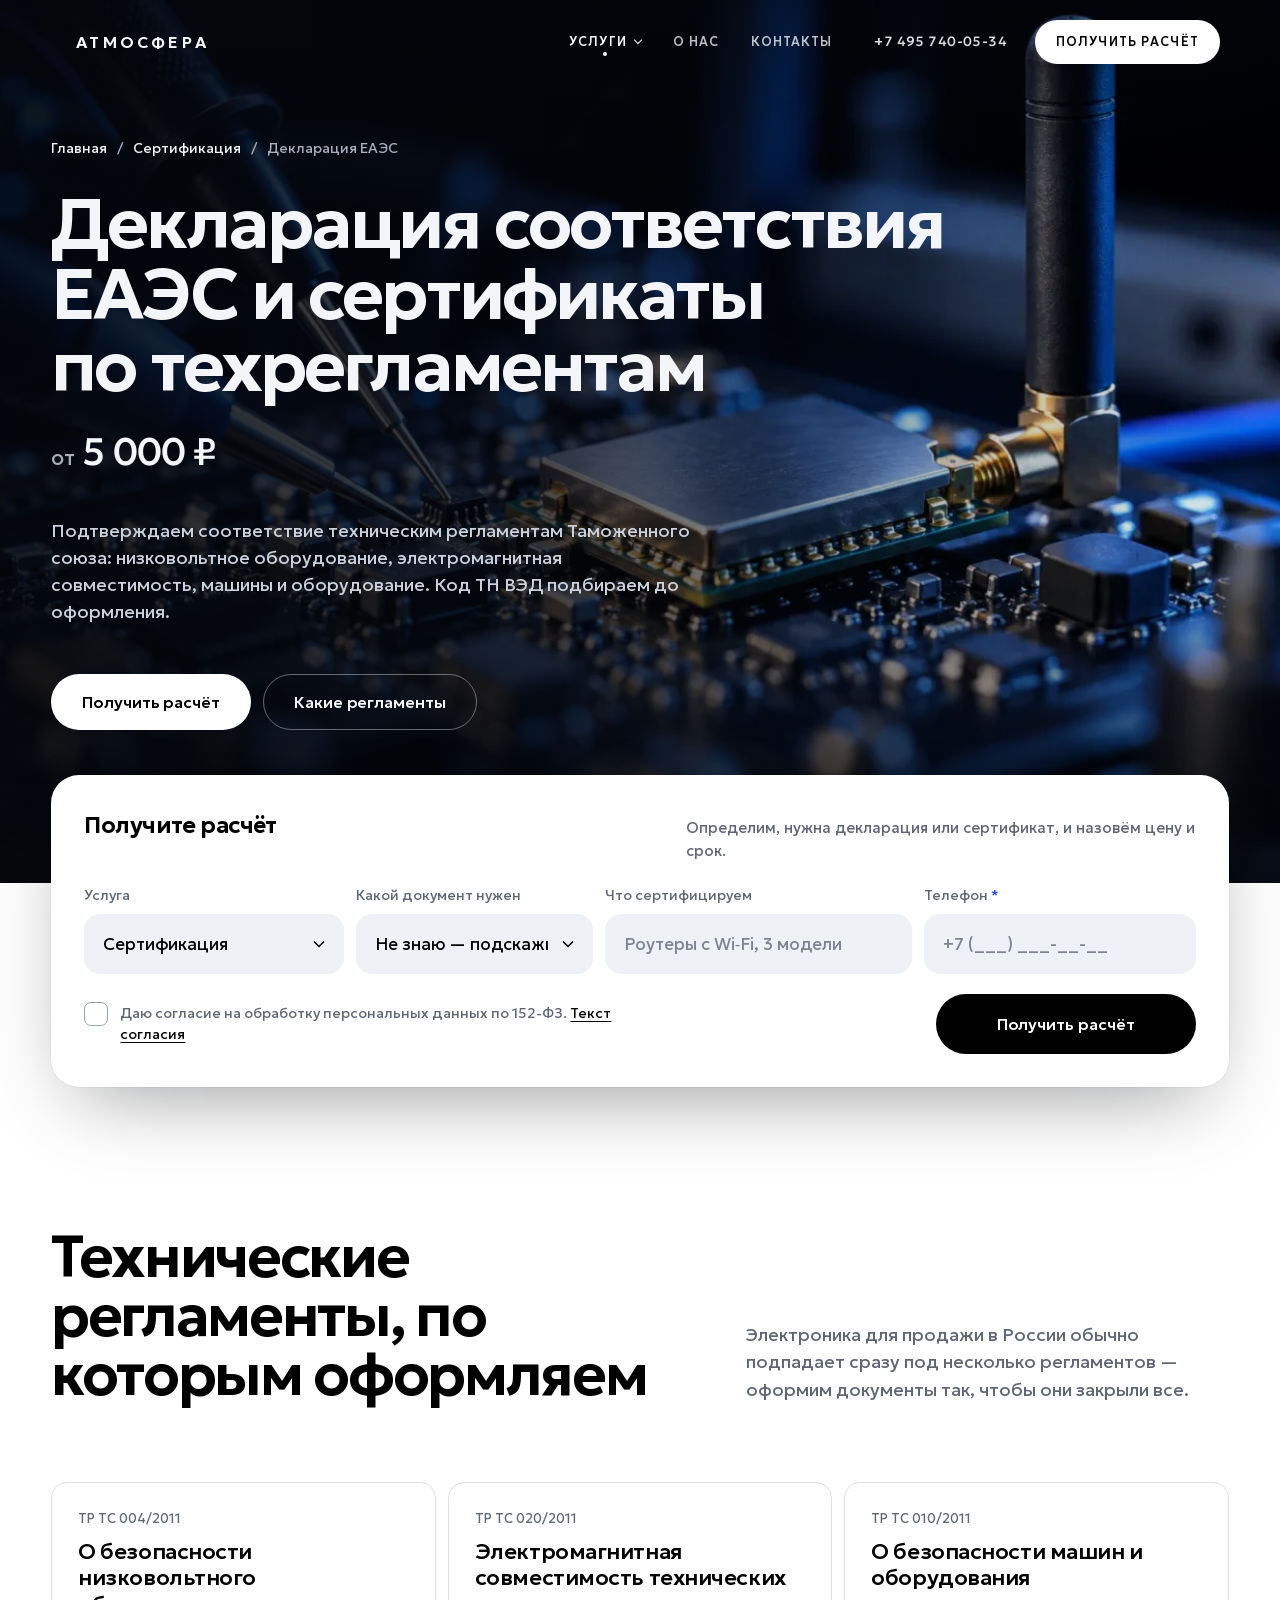
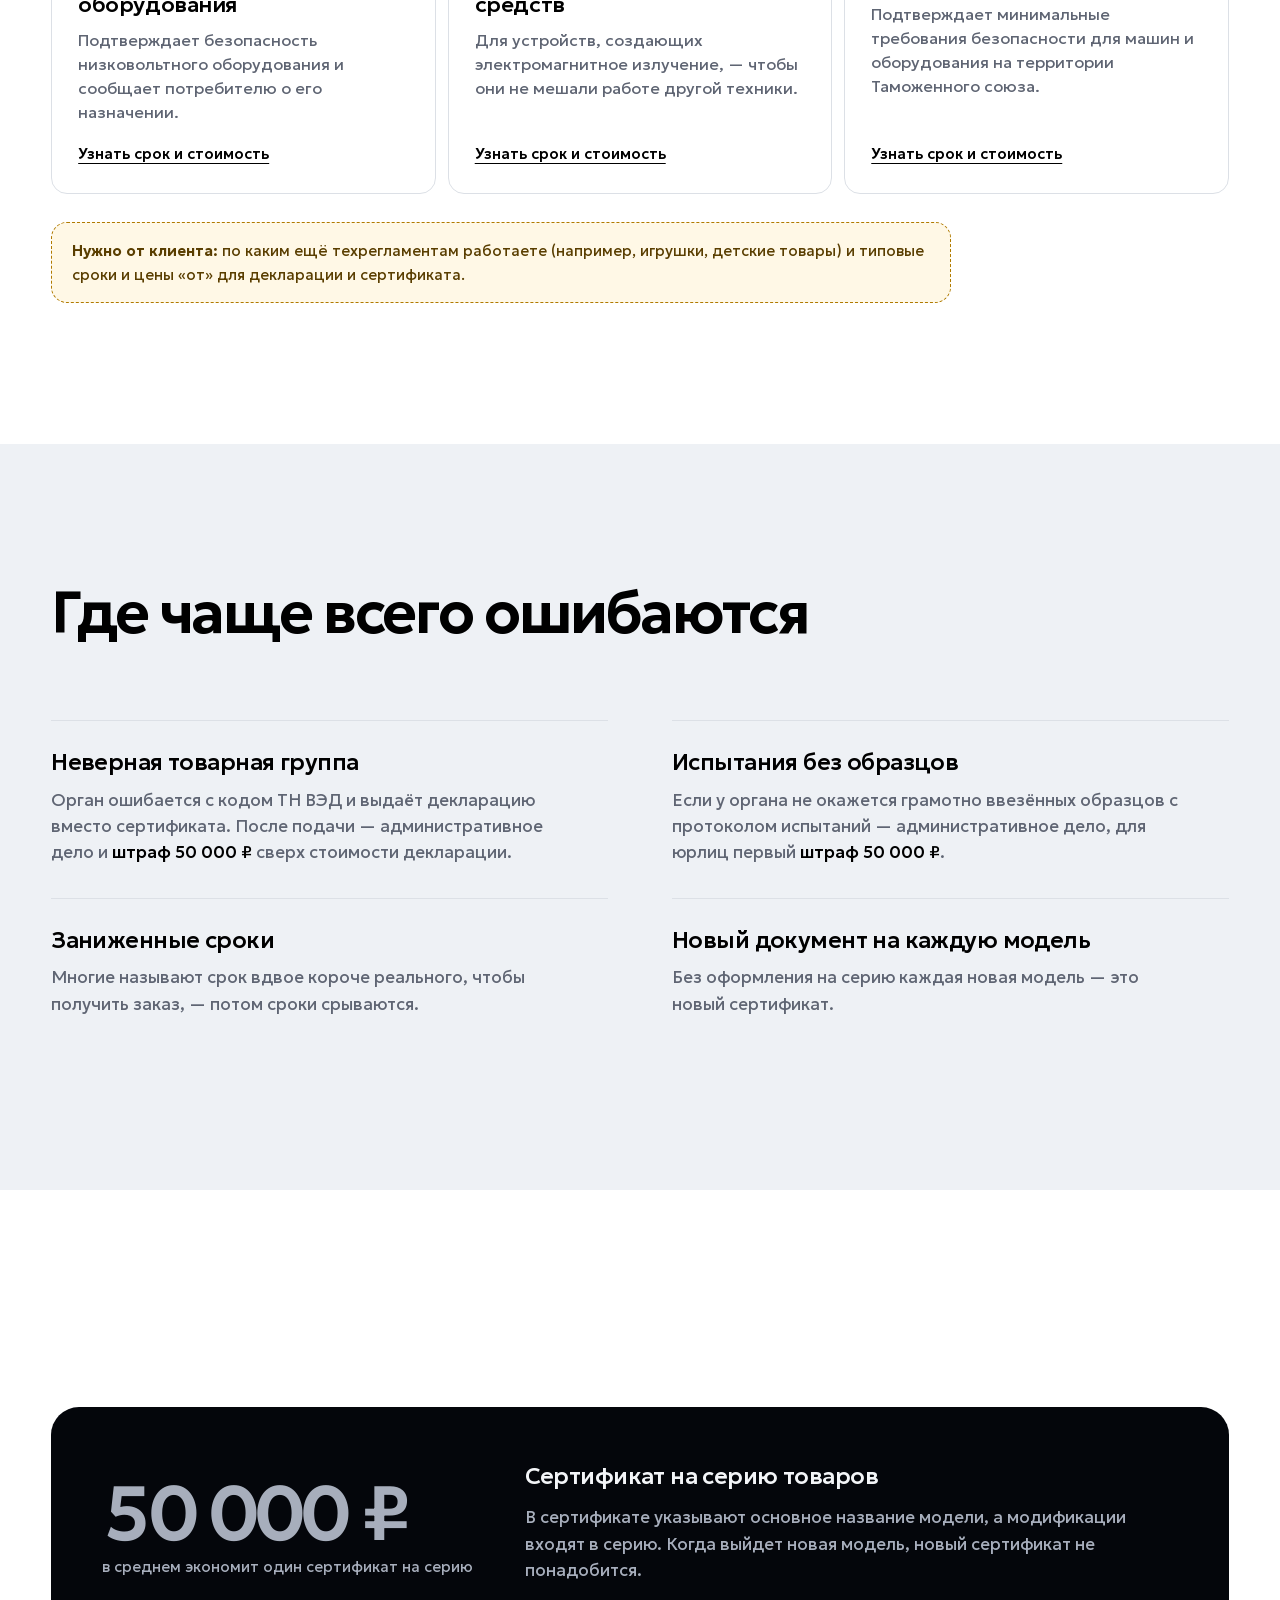
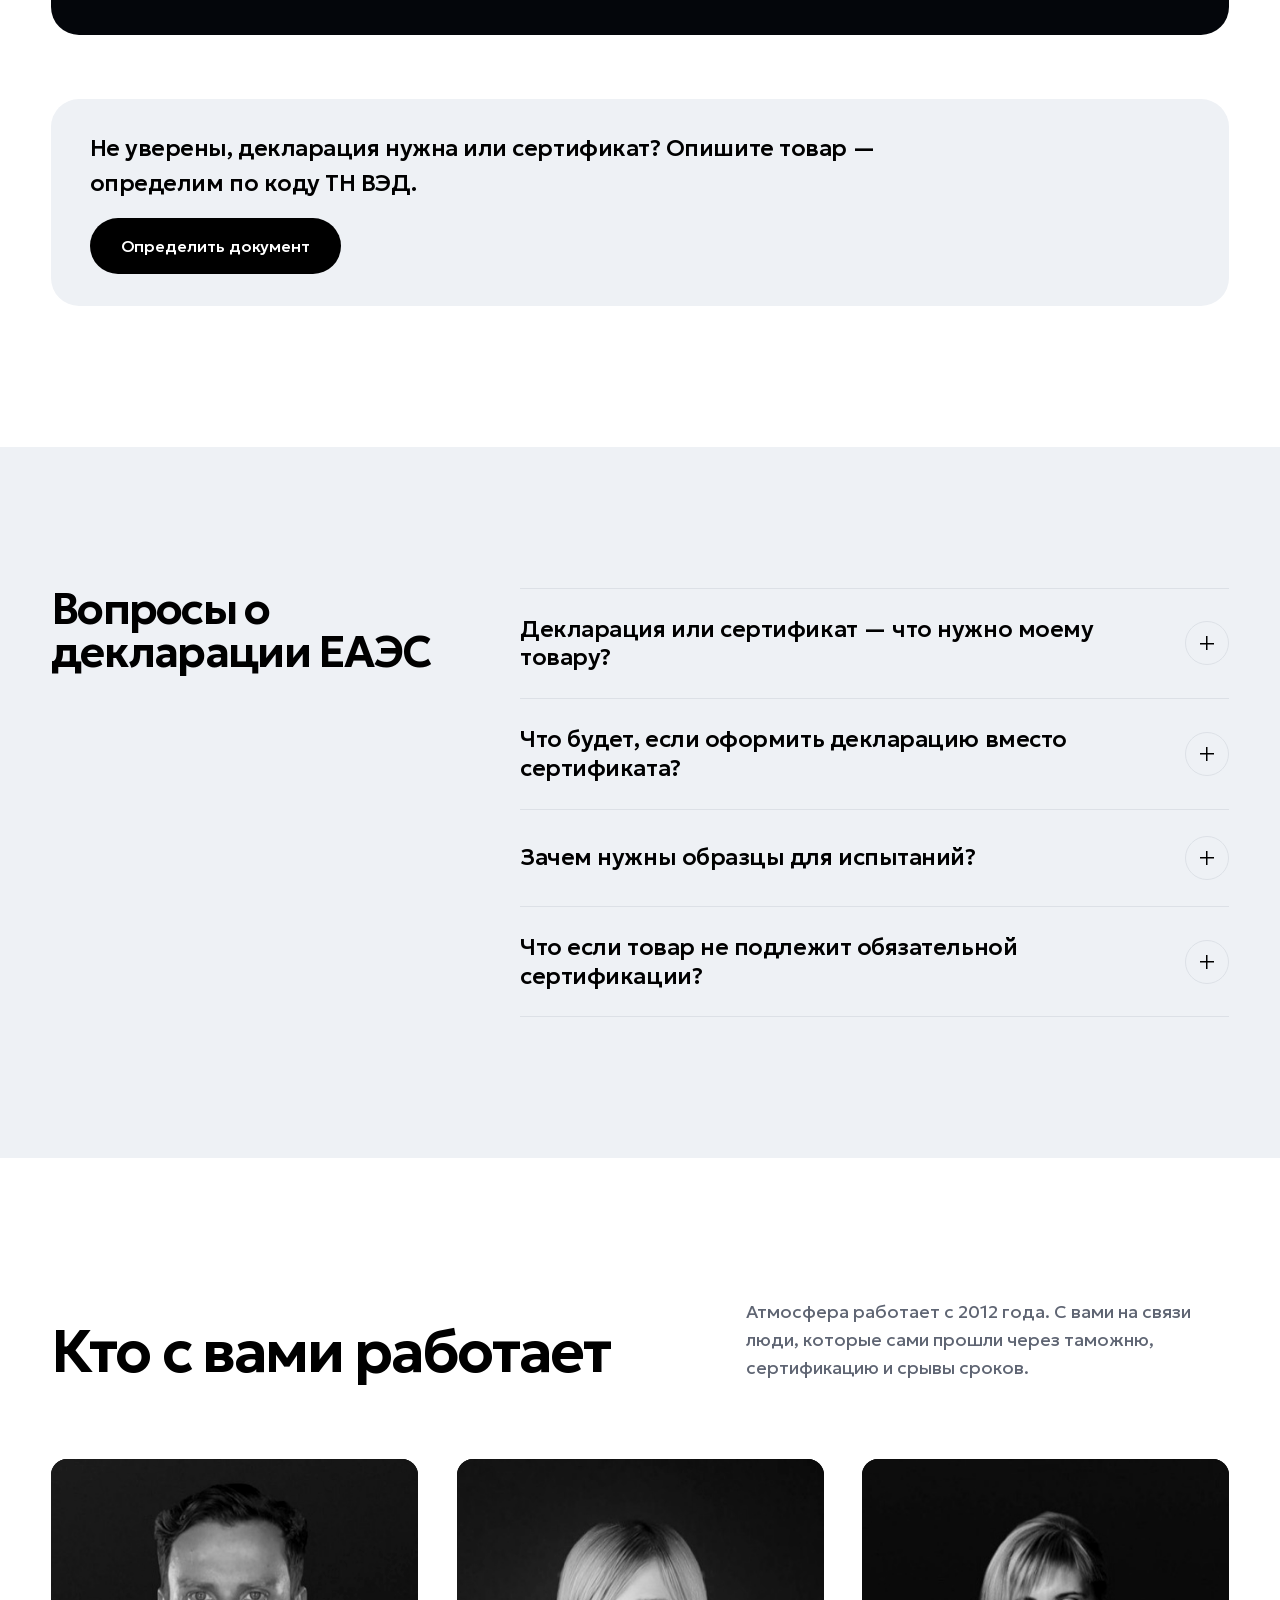
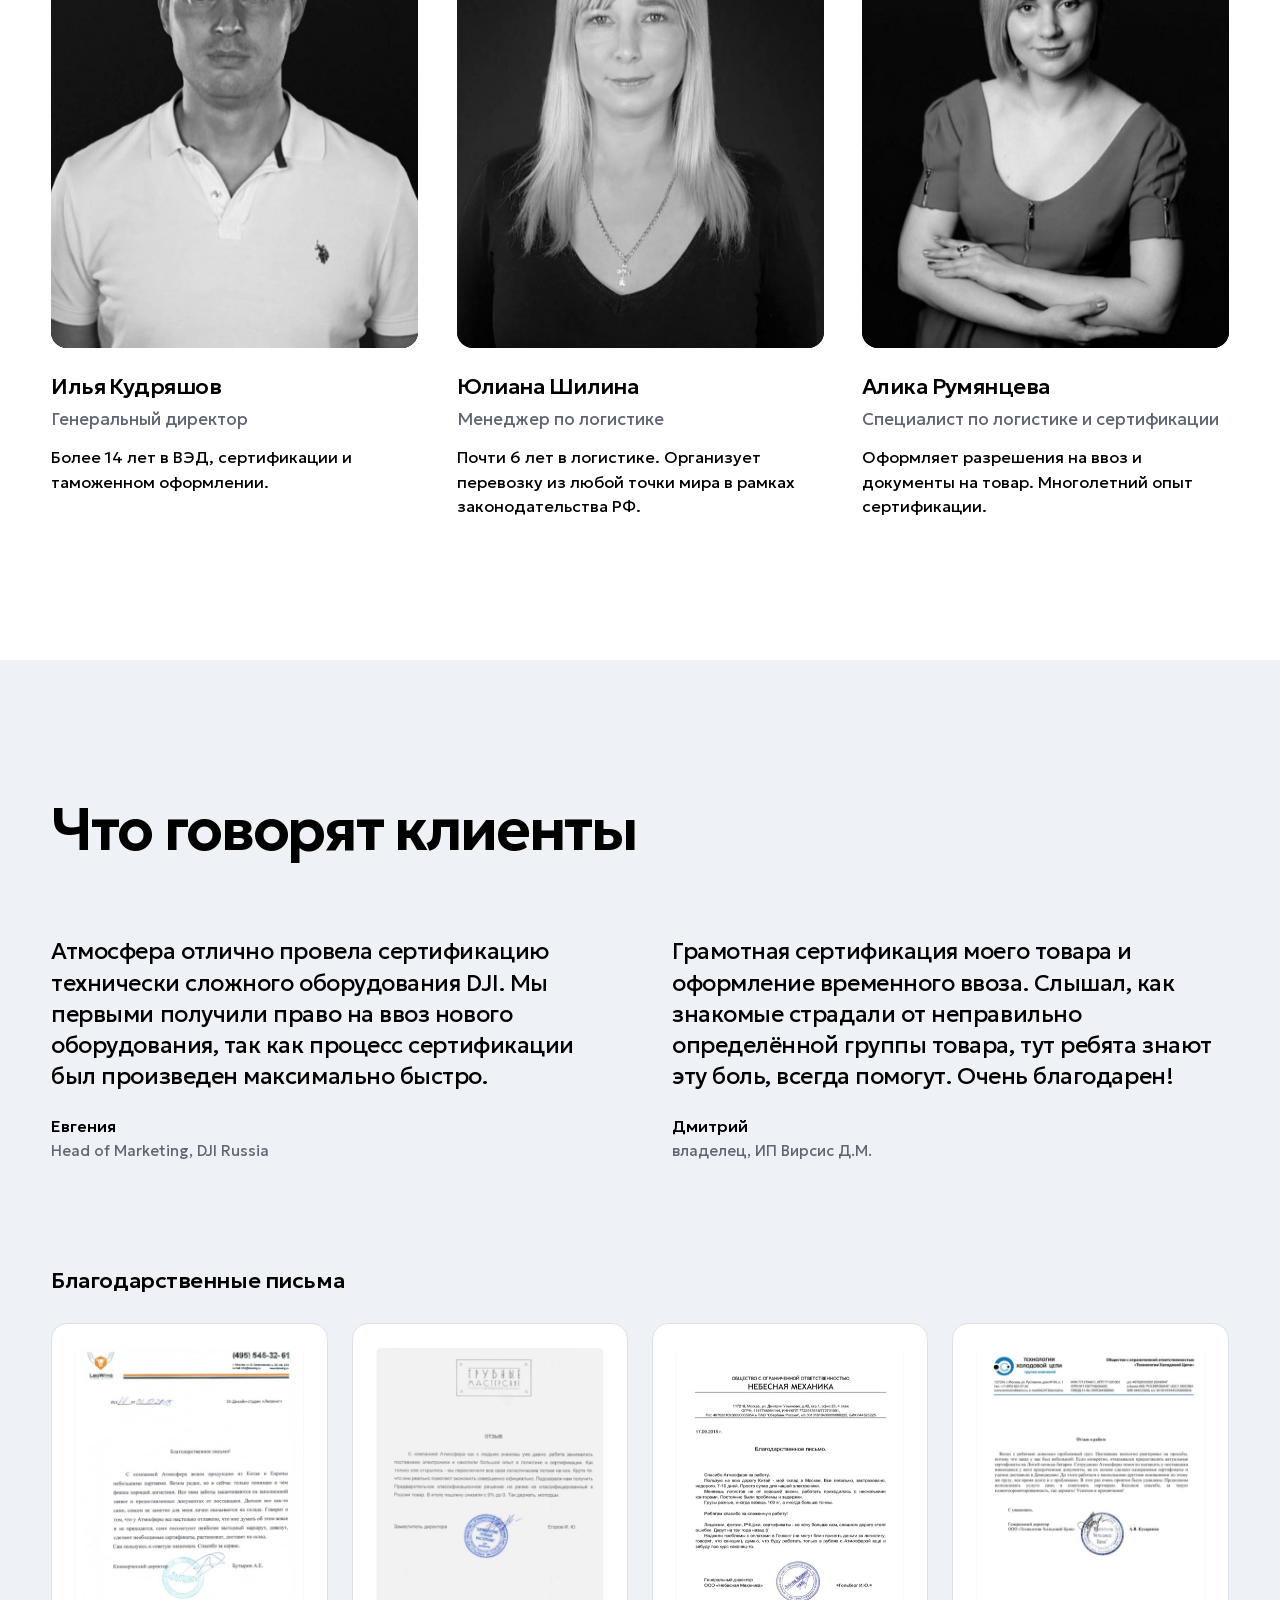
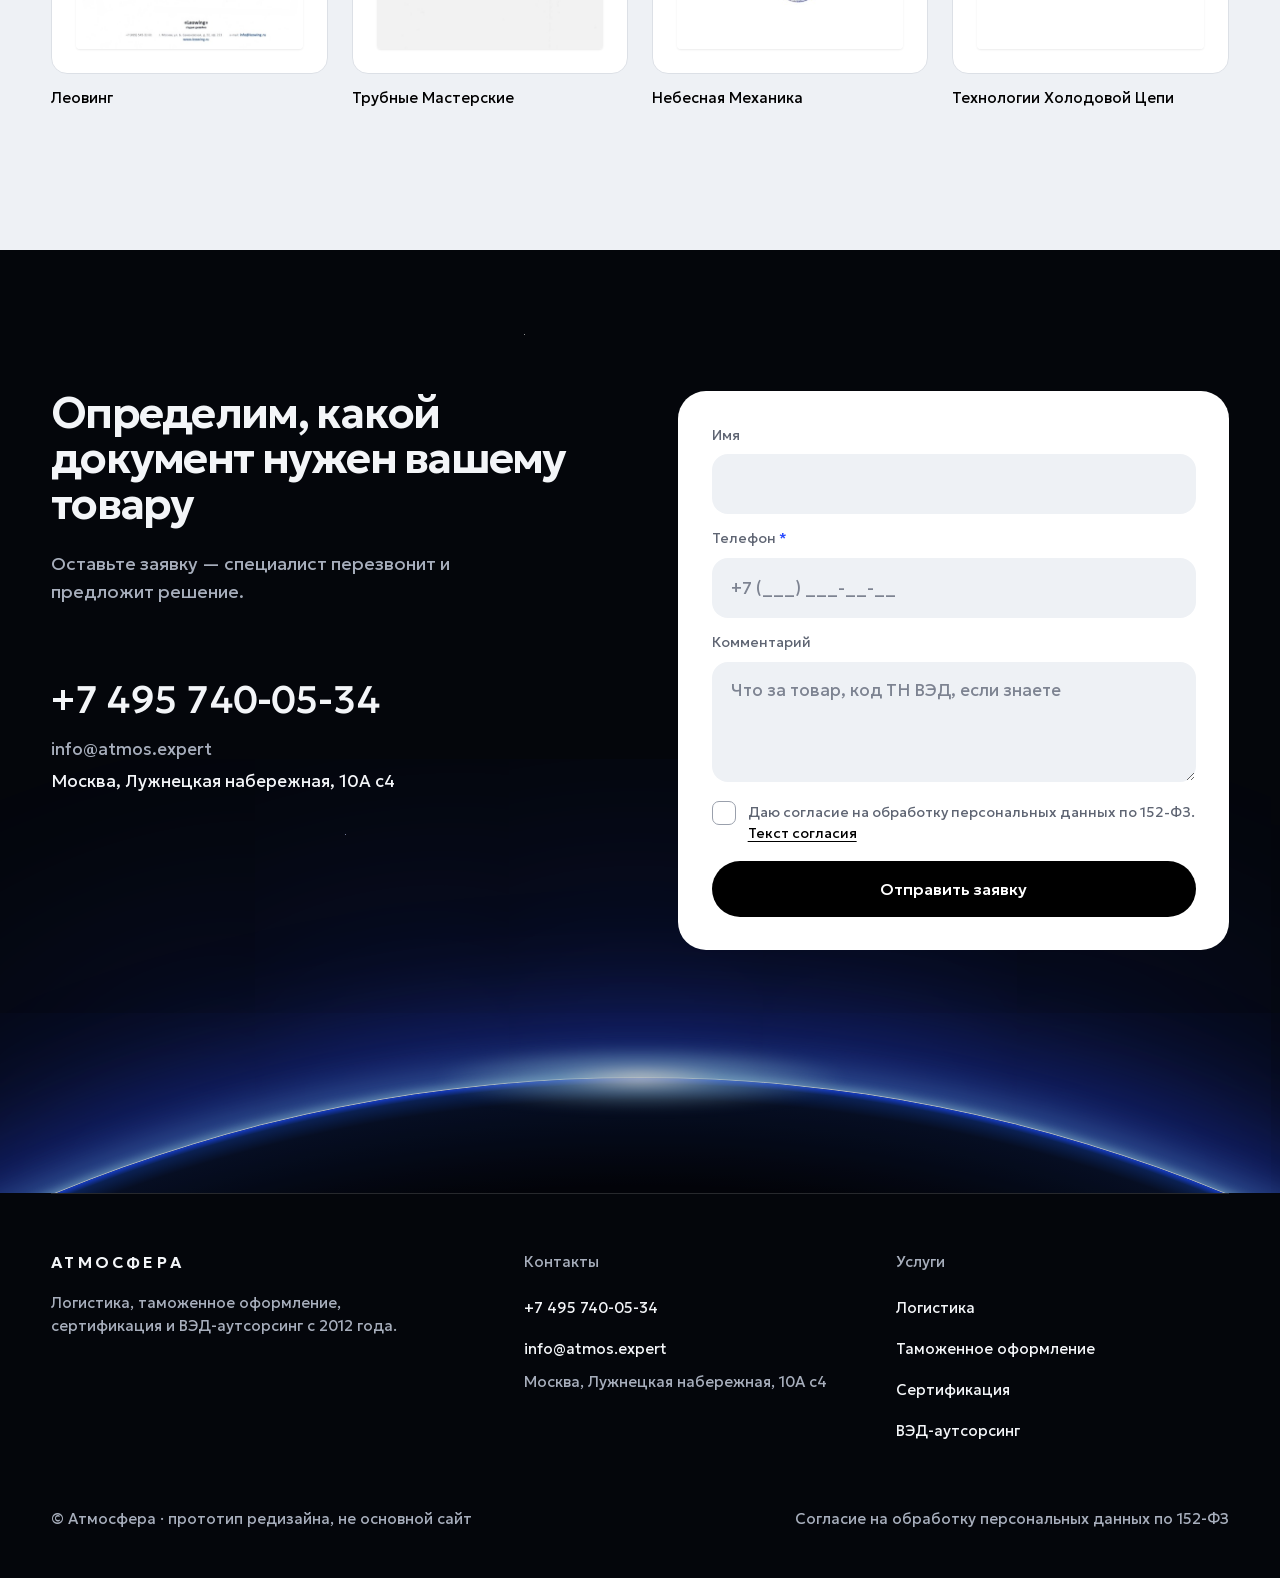
==== commit dd4c804a: "Обновление стенда: меню и маршрут Co-Authored-By: Claude Opus 5.5 <noreply@anthropic.com>" ====
--- a/deklaraciya-eaes.html
+++ b/deklaraciya-eaes.html
@@ -21,22 +21,37 @@
 <a class="skip-link" href="#main">Перейти к содержанию</a>
 
 <header class="site-header" data-header>
-  <div class="wrap header-inner">
+  <div class="wrap">
+    <div class="header-inner">
     <a class="logo" href="index.html" aria-label="Атмосфера — на главную">АТМОСФЕРА</a>
     <nav class="main-nav" id="main-nav" aria-label="Основное меню">
-      <ul>
-        <li><a href="logistika.html">Логистика</a></li>
-        <li><a href="tamozhennoe-oformlenie.html">Таможенное оформление</a></li>
-        <li><a href="sertifikaciya.html" aria-current="true">Сертификация</a></li>
-        <li><a href="ved.html">ВЭД</a></li>
-        <li><a href="#team">О нас</a></li>
-        <li><a href="#contacts">Контакты</a></li>
+      <ul class="nav-list">
+        <li class="nav-services is-current">
+          <button class="nav-trigger" type="button" aria-expanded="false" aria-controls="services-panel" data-services>Услуги<span class="chev" aria-hidden="true"></span></button>
+          <div class="services-panel" id="services-panel">
+            <p class="services-label">Услуги</p>
+            <ul class="services-grid">
+            <li><a class="svc-link" href="logistika.html"><b>Логистика</b><span>Авиа, море, авто, сборные грузы</span><em>от 12 000 ₽</em></a></li>
+            <li><a class="svc-link" href="tamozhennoe-oformlenie.html"><b>Таможенное оформление</b><span>Импорт, экспорт, временный ввоз</span><em>от 15 000 ₽</em></a></li>
+            <li><a class="svc-link" href="sertifikaciya.html" aria-current="true"><b>Сертификация</b><span>19 видов сертификатов и разрешений</span><em>от 5 000 ₽</em></a></li>
+            <li><a class="svc-link" href="ved.html"><b>ВЭД-аутсорсинг</b><span>Ваш отдел ВЭД под ключ</span><em>от 12 000 ₽</em></a></li>
+            </ul>
+            <div class="services-more"><span>Часто ищут</span><a href="notifikaciya-fsb.html">Нотификация ФСБ</a><a href="deklaraciya-eaes.html" aria-current="page">Декларация ЕАЭС</a><a href="tamozhennoe-oformlenie.html#vremennyj-vvoz">Временный ввоз</a></div>
+          </div>
+        </li>
+        <li><a class="nav-link" href="#team">О нас</a></li>
+        <li><a class="nav-link" href="#contacts">Контакты</a></li>
       </ul>
-      <a class="nav-phone" href="tel:+74957400534">+7 495 740-05-34</a>
+      <div class="nav-actions">
+        <a class="btn btn-light" href="#calc" data-to-phone>Получить расчёт</a>
+        <a class="btn btn-outline-light" href="tel:+74957400534">Позвонить</a>
+        <a class="nav-phone" href="tel:+74957400534">+7 495 740-05-34</a>
+      </div>
     </nav>
     <a class="header-phone" href="tel:+74957400534">+7 495 740-05-34</a>
     <a class="btn btn-sm header-cta" href="#calc">Получить расчёт</a>
     <button class="burger" type="button" data-burger aria-controls="main-nav" aria-expanded="false" aria-label="Открыть меню"><span class="burger-lines"></span></button>
+    </div>
   </div>
 </header>
 
--- a/style.css
+++ b/style.css
@@ -83,46 +83,86 @@
 .btn-outline { border-color: var(--line); color: var(--ink); background: transparent; }
 .btn-outline:hover { border-color: var(--ink); }
 
-/* ---------- Шапка ---------- */
+/* ---------- Шапка: капсула ---------- */
 
 .site-header {
   position: fixed; inset: 0 0 auto; z-index: 50;
-  height: var(--header-h);
+  padding-top: calc(12px + env(safe-area-inset-top, 0px));
   color: var(--on-night);
-  transition: background-color .3s, color .3s, border-color .3s;
-  border-bottom: 1px solid transparent;
-}
-.site-header.is-scrolled {
-  background: rgba(4, 6, 11, .72);
-  -webkit-backdrop-filter: saturate(1.4) blur(14px);
-  backdrop-filter: saturate(1.4) blur(14px);
-  border-bottom-color: var(--line-night);
-}
-.site-header.is-solid {
-  background: rgba(255, 255, 255, .985);
-  -webkit-backdrop-filter: saturate(1.4) blur(14px);
-  backdrop-filter: saturate(1.4) blur(14px);
-  color: var(--ink);
-  border-bottom-color: var(--line);
-}
-.header-inner { height: 100%; display: flex; align-items: center; gap: 32px; }
-.logo {
-  font-weight: 600; font-size: 19px; letter-spacing: .14em; text-decoration: none;
-  margin-right: auto;
-}
-.main-nav ul { display: flex; gap: 28px; }
-.main-nav a { text-decoration: none; font-size: 15px; opacity: .78; transition: opacity .2s; }
-.main-nav a:hover, .main-nav a[aria-current="page"] { opacity: 1; }
-.main-nav a[aria-current="page"] { text-decoration: underline; text-underline-offset: 6px; text-decoration-thickness: 1px; }
-.header-phone { text-decoration: none; font-size: 15px; font-feature-settings: "tnum" 1; white-space: nowrap; }
-.site-header .header-cta { background: var(--paper); color: var(--ink); }
+  pointer-events: none;            /* кликабельна только сама капсула */
+}
+.header-inner {
+  pointer-events: auto; position: relative;
+  height: 60px; display: flex; align-items: center; gap: 28px;
+  padding: 0 8px 0 24px; border-radius: 999px;
+  border: 1px solid transparent;
+  transition: background-color .35s, border-color .35s, box-shadow .35s, color .35s;
+}
+.site-header.is-scrolled .header-inner {
+  background: rgba(10, 14, 24, .55);
+  border-color: rgba(255, 255, 255, .12);
+  -webkit-backdrop-filter: saturate(1.5) blur(18px); backdrop-filter: saturate(1.5) blur(18px);
+}
+.site-header.is-solid { color: var(--ink); }
+.site-header.is-solid .header-inner {
+  background: rgba(255, 255, 255, .82);
+  border-color: rgba(4, 6, 11, .08);
+  box-shadow: 0 10px 40px -18px rgba(4, 6, 11, .35);
+  -webkit-backdrop-filter: saturate(1.6) blur(18px); backdrop-filter: saturate(1.6) blur(18px);
+}
+.logo { font-weight: 600; font-size: 16px; letter-spacing: .2em; text-decoration: none; margin-right: auto; white-space: nowrap; }
+
+.main-nav { display: flex; align-items: center; }
+.nav-list { display: flex; align-items: center; gap: 4px; }
+.nav-link, .nav-trigger {
+  display: inline-flex; align-items: center; gap: 8px; height: 40px; padding: 0 14px; border-radius: 999px;
+  font: 500 12.5px/1 var(--font); letter-spacing: .09em; text-transform: uppercase; color: inherit; text-decoration: none; white-space: nowrap;
+  background: transparent; border: 0; cursor: pointer; opacity: .78;
+  transition: opacity .2s, background-color .2s;
+}
+.nav-link:hover, .nav-trigger:hover, .nav-trigger[aria-expanded="true"], .nav-services.is-current .nav-trigger { opacity: 1; }
+.nav-link:hover, .nav-trigger:hover, .nav-trigger[aria-expanded="true"] { background: rgba(127, 140, 160, .16); }
+.nav-services.is-current .nav-trigger::after, .nav-link[aria-current]::after { content: ""; position: absolute; left: 50%; bottom: 6px; width: 4px; height: 4px; margin-left: -2px; border-radius: 50%; background: currentColor; }
+.nav-trigger, .nav-link { position: relative; }
+.chev { width: 6px; height: 6px; border: solid currentColor; border-width: 0 1.5px 1.5px 0; transform: translateY(-2px) rotate(45deg); transition: transform .25s; }
+.nav-trigger[aria-expanded="true"] .chev { transform: translateY(1px) rotate(-135deg); }
+.header-phone { text-decoration: none; font-size: 13.5px; font-weight: 500; letter-spacing: .03em; font-feature-settings: "tnum" 1; white-space: nowrap; opacity: .9; }
+.site-header .header-cta { background: var(--paper); color: var(--ink); min-height: 44px; padding: 0 20px; font-size: 12.5px; letter-spacing: .09em; text-transform: uppercase; }
 .site-header.is-solid .header-cta { background: var(--ink); color: var(--paper); }
 .site-header.is-solid .header-cta:hover { background: var(--cobalt); }
+.nav-actions { display: none; }
+
+/* выпадающая панель услуг — всегда светлая */
+.nav-services { position: relative; }
+.services-panel {
+  position: absolute; top: calc(100% + 22px); left: 50%; width: min(760px, calc(100vw - 32px));
+  transform: translate(-50%, 8px); opacity: 0; visibility: hidden;
+  background: var(--paper); color: var(--ink); border-radius: 28px; padding: 14px;
+  box-shadow: 0 30px 80px -24px rgba(4, 6, 11, .45), 0 0 0 1px rgba(4, 6, 11, .06);
+  transition: opacity .25s, transform .3s cubic-bezier(.2, .7, .1, 1), visibility .25s;
+}
+.services-panel::before { content: ""; position: absolute; left: 0; right: 0; top: -24px; height: 24px; } /* мост для курсора */
+.nav-services.is-open .services-panel { opacity: 1; visibility: visible; transform: translate(-50%, 0); }
+.services-label { display: none; }
+.services-grid { display: grid; grid-template-columns: repeat(2, minmax(0, 1fr)); gap: 4px; }
+.svc-link {
+  display: grid; grid-template-columns: minmax(0, 1fr) auto; gap: 4px 16px; align-items: baseline;
+  padding: 18px 20px; border-radius: 18px; text-decoration: none; color: var(--ink); transition: background-color .2s;
+}
+.svc-link:hover, .svc-link:focus-visible { background: var(--mist); }
+.svc-link b { font-weight: 500; font-size: 18px; letter-spacing: -.015em; }
+.svc-link em { grid-row: 1; grid-column: 2; font-style: normal; font-size: 14px; color: var(--ink); white-space: nowrap; font-feature-settings: "tnum" 1; }
+.svc-link span { grid-column: 1 / -1; color: var(--graphite); font-size: 14px; }
+.svc-link[aria-current] b { text-decoration: underline; text-underline-offset: 5px; text-decoration-thickness: 1px; }
+.services-more { display: flex; flex-wrap: wrap; align-items: center; gap: 8px; margin-top: 10px; padding: 14px 20px 6px; border-top: 1px solid var(--line); }
+.services-more span { color: var(--graphite); font-size: 14px; margin-right: 6px; }
+.services-more a { font-size: 14px; color: var(--ink); text-decoration: none; padding: 8px 14px; border-radius: 999px; border: 1px solid var(--line); transition: border-color .2s; }
+.services-more a:hover, .services-more a[aria-current] { border-color: var(--ink); }
 
 .burger {
-  display: none; width: 48px; height: 48px; border-radius: 999px;
-  border: 1px solid currentColor; background: transparent; cursor: pointer;
-  align-items: center; justify-content: center; opacity: .9;
+  display: none; width: 44px; height: 44px; border-radius: 999px;
+  border: 1px solid currentColor; background: transparent; cursor: pointer; color: inherit;
+  align-items: center; justify-content: center; opacity: .9; flex: none;
 }
 .burger-lines, .burger-lines::before, .burger-lines::after {
   display: block; width: 18px; height: 1.5px; background: currentColor; position: relative;
@@ -133,24 +173,48 @@
 .burger-lines::after { top: 6px; }
 
 @media (max-width: 1099px) {
-  .main-nav ul { gap: 20px; }
   .header-phone { display: none; }
-}
+  .header-inner { gap: 16px; }
+}
+
+/* ---------- Мобильное меню ---------- */
 @media (max-width: 959px) {
   :root { --header-h: 72px; }
+  .site-header { padding-top: calc(8px + env(safe-area-inset-top, 0px)); }
+  .header-inner { height: 56px; padding: 0 6px 0 20px; gap: 10px; }
   .burger { display: inline-flex; }
-  .header-inner { gap: 12px; }
   .main-nav {
-    position: fixed; inset: 0; z-index: -1;
+    position: fixed; inset: 0; z-index: -1; display: block; overflow-y: auto; overscroll-behavior: contain;
     background: var(--night); color: var(--on-night);
-    padding: calc(var(--header-h) + 32px) var(--pad) 40px;
-    display: flex; flex-direction: column; justify-content: space-between;
-    opacity: 0; visibility: hidden; transition: opacity .25s, visibility .25s;
+    padding: calc(var(--header-h) + 24px + env(safe-area-inset-top, 0px)) var(--pad) calc(28px + env(safe-area-inset-bottom, 0px));
+    opacity: 0; visibility: hidden; transition: opacity .3s, visibility .3s;
   }
-  .main-nav ul { flex-direction: column; gap: 6px; }
-  .main-nav a { font-size: 30px; font-weight: 500; letter-spacing: -.02em; opacity: 1; }
-  .main-nav .nav-phone { display: block; font-size: 20px; text-decoration: none; color: var(--on-night-2); }
-  .site-header.is-open { color: var(--on-night); background: transparent; border-bottom-color: transparent; backdrop-filter: none; -webkit-backdrop-filter: none; }
+  .nav-list { display: block; }
+  .nav-trigger { display: none; }
+  .services-panel {
+    position: static; width: auto; transform: none; opacity: 1; visibility: visible;
+    background: none; color: inherit; box-shadow: none; padding: 0; border-radius: 0; transition: none;
+  }
+  .services-panel::before { display: none; }
+  .services-label { display: block; color: var(--on-night-2); font-size: 12px; font-weight: 500; letter-spacing: .1em; text-transform: uppercase; margin-bottom: 4px; }
+  .services-grid { display: block; }
+  .services-grid li { border-bottom: 1px solid var(--line-night); }
+  .svc-link { color: var(--on-night); padding: 16px 0; border-radius: 0; }
+  .svc-link:hover, .svc-link:focus-visible { background: none; }
+  .svc-link b { font-size: 26px; letter-spacing: -.025em; }
+  .svc-link em { color: var(--on-night-2); font-size: 15px; }
+  .svc-link span { color: var(--on-night-2); }
+  .services-more { border-top: 0; padding: 18px 0 4px; }
+  .services-more span { color: var(--on-night-2); width: 100%; }
+  .services-more a { color: var(--on-night); border-color: var(--line-night); }
+  .nav-list > li:not(.nav-services) { display: inline-block; margin: 18px 8px 0 0; }
+  .nav-link { height: 44px; padding: 0 18px; border: 1px solid var(--line-night); opacity: 1; font-size: 12.5px; }
+  .nav-actions { display: grid; grid-template-columns: 1fr 1fr; gap: 10px; margin-top: 32px; }
+  .nav-actions .btn { min-height: 54px; padding: 0 12px; }
+  .nav-phone { grid-column: 1 / -1; justify-self: center; margin-top: 8px; color: var(--on-night-2); text-decoration: none; font-size: 17px; font-feature-settings: "tnum" 1; padding: 10px; }
+
+  .site-header.is-open { color: var(--on-night); }
+  .site-header.is-open .header-inner { background: transparent; border-color: transparent; box-shadow: none; -webkit-backdrop-filter: none; backdrop-filter: none; }
   .site-header.is-open .main-nav { opacity: 1; visibility: visible; }
   .site-header.is-open .header-cta { display: none; }
   .site-header.is-open .burger-lines { background: transparent; }
@@ -158,7 +222,18 @@
   .site-header.is-open .burger-lines::after { transform: translateY(-6px) rotate(-45deg); }
   body.menu-open { overflow: hidden; }
 }
-@media (min-width: 960px) { .main-nav .nav-phone { display: none; } }
+@media (max-width: 959px) and (prefers-reduced-motion: no-preference) {
+  .site-header.is-open .services-grid li, .site-header.is-open .services-more, .site-header.is-open .nav-list > li:not(.nav-services), .site-header.is-open .nav-actions {
+    animation: menu-in .5s cubic-bezier(.16, 1, .3, 1) both;
+  }
+  .site-header.is-open .services-grid li:nth-child(2) { animation-delay: .05s; }
+  .site-header.is-open .services-grid li:nth-child(3) { animation-delay: .1s; }
+  .site-header.is-open .services-grid li:nth-child(4) { animation-delay: .15s; }
+  .site-header.is-open .services-more { animation-delay: .2s; }
+  .site-header.is-open .nav-list > li:not(.nav-services) { animation-delay: .25s; }
+  .site-header.is-open .nav-actions { animation-delay: .3s; }
+  @keyframes menu-in { from { opacity: 0; transform: translateY(18px); } }
+}
 @media (max-width: 400px) { .header-cta { display: none; } }
 
 /* ---------- Ночной экран и атмосфера ---------- */
@@ -595,30 +670,39 @@
   /* Анимации прокрутки стартуют из видимого состояния: в покое всё на месте,
      а класс .is-in ставится чуть раньше, чем блок въедет в экран, и проигрывает въезд. */
   /* .pending — блок ниже экрана ждёт въезда; стартовые значения совпадают с первым кадром анимаций */
-  [data-reveal].pending { opacity: 0; transform: translateY(24px); }
+  [data-reveal].pending { opacity: 0; transform: translateY(48px); }
+  [data-reveal="img"].pending { opacity: 1; transform: none; clip-path: inset(100% 0 0 0); }
+  [data-reveal="title"].pending { opacity: 0; transform: translateY(60%); clip-path: inset(0 0 100% 0); }
   .steps.pending::after { transform: scaleX(0); }
-  .steps.pending .step { opacity: .2; transform: translateY(10px); }
+  .steps.pending .step > * { opacity: .15; transform: translateY(24px); }
+  .steps.pending .step::before { opacity: .3; transform: scale(.3); }
   .flight.pending .flight-plane { left: 0; opacity: 0; }
   @media (max-width: 959px) { .steps.pending::after { transform: scaleY(0); } }
-  [data-reveal].is-in { animation: reveal-in .9s cubic-bezier(.2, .7, .1, 1) both; }
-  @keyframes reveal-in { from { opacity: 0; transform: translateY(24px); } }
+  [data-reveal].is-in { animation: reveal-in 1.1s cubic-bezier(.16, 1, .3, 1) var(--d, 0s) both; }
+  @keyframes reveal-in { from { opacity: 0; transform: translateY(48px); } }
+  [data-reveal="img"].is-in { animation: img-in 1.4s cubic-bezier(.76, 0, .24, 1) var(--d, 0s) both; }
+  @keyframes img-in { from { clip-path: inset(100% 0 0 0); transform: scale(1.18); } to { clip-path: inset(0 0 0 0); transform: none; } }
+  [data-reveal="title"].is-in { animation: title-in 1.2s cubic-bezier(.16, 1, .3, 1) both; }
+  @keyframes title-in { from { opacity: 0; transform: translateY(60%); clip-path: inset(0 0 100% 0); } to { opacity: 1; transform: none; clip-path: inset(0 0 -20% 0); } }
 
   /* маршрут: поверх серой линии прорисовывается синяя, шаги загораются по очереди */
-  .steps.is-in::after { animation: draw-x 1.6s cubic-bezier(.6, 0, .2, 1) both; }
+  .steps.is-in::after { animation: draw-x 2.4s cubic-bezier(.6, 0, .2, 1) .1s both; }
   @keyframes draw-x { from { transform: scaleX(0); } }
-  .steps.is-in .step { animation: step-in .7s cubic-bezier(.2, .7, .1, 1) both; }
-  .steps.is-in .step:nth-child(2) { animation-delay: .3s; }
-  .steps.is-in .step:nth-child(3) { animation-delay: .6s; }
-  .steps.is-in .step:nth-child(4) { animation-delay: .9s; }
-  .steps.is-in .step:nth-child(5) { animation-delay: 1.2s; }
-  @keyframes step-in { from { opacity: .2; transform: translateY(10px); } }
+  .steps.is-in .step > * { animation: step-in .8s cubic-bezier(.16, 1, .3, 1) both; animation-delay: inherit; }
+  .steps.is-in .step::before { animation: dot-in .5s cubic-bezier(.16, 1, .3, 1) both; animation-delay: inherit; }
+  @keyframes dot-in { from { transform: scale(.3); opacity: .3; } }
+  .steps.is-in .step:nth-child(2) { animation-delay: .5s; }
+  .steps.is-in .step:nth-child(3) { animation-delay: 1s; }
+  .steps.is-in .step:nth-child(4) { animation-delay: 1.5s; }
+  .steps.is-in .step:nth-child(5) { animation-delay: 2s; }
+  @keyframes step-in { from { opacity: .15; transform: translateY(24px); } }
   @media (max-width: 959px) {
     .steps.is-in::after { animation-name: draw-y; }
     @keyframes draw-y { from { transform: scaleY(0); } }
   }
 
   /* самолётик пролетает HKG → SVO, когда карточка рейса въезжает в экран */
-  .flight.is-in .flight-plane { animation: fly 2.4s cubic-bezier(.45, 0, .55, 1) .3s both; }
+  .flight.is-in .flight-plane { animation: fly 3s cubic-bezier(.45, 0, .55, 1) .3s both; }
   @keyframes fly { 0% { left: 0; opacity: 0; } 12% { opacity: 1; } 100% { left: 94%; opacity: 1; } }
 }
 
@@ -731,7 +815,7 @@
 
 /* фокус на тёмных и фото-фонах — светлый, чтобы был виден */
 .night :focus-visible, .cert-block :focus-visible, .photo-band :focus-visible, .mobile-bar :focus-visible, .site-footer :focus-visible,
-.site-header:not(.is-solid) :focus-visible, .site-header.is-open :focus-visible { outline-color: var(--glow); }
+.site-header:not(.is-solid) .header-inner > :focus-visible, .site-header:not(.is-solid) .nav-list > li > :focus-visible, .site-header.is-open :focus-visible { outline-color: var(--glow); }
 
 /* нижняя панель не закрывает поля формы */
 @media (max-width: 767px) {
@@ -775,7 +859,7 @@
 .site-footer li a { display: inline-block; padding-block: 8px; }
 .crumbs a { display: inline-block; padding-block: 10px; margin-block: -10px; }
 @media (prefers-reduced-motion: no-preference) {
-  .form-success { animation: reveal-in .6s cubic-bezier(.2, .7, .1, 1) both; }
+  .form-success { animation: reveal-in .7s cubic-bezier(.16, 1, .3, 1) both; }
 }
 .hero h1 { hyphens: auto; -webkit-hyphens: auto; }
 .split .w { max-width: 100%; }
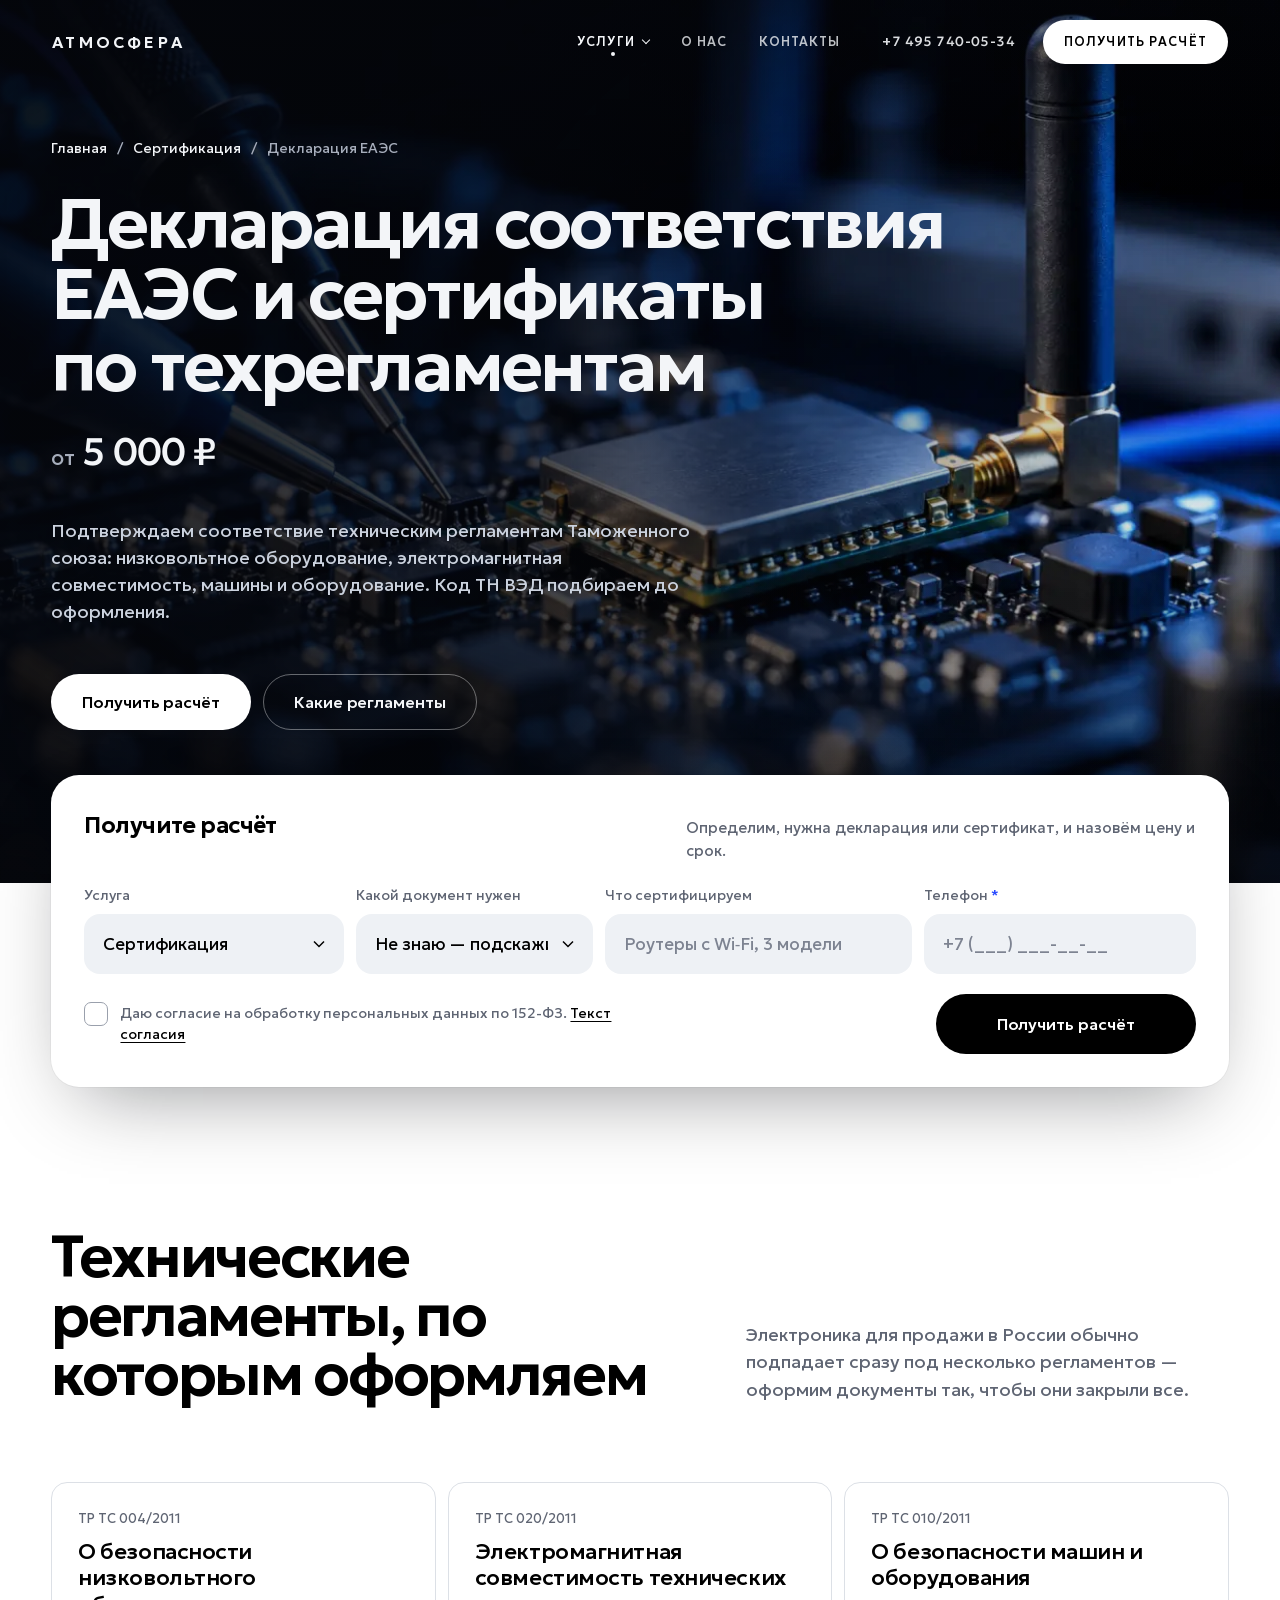
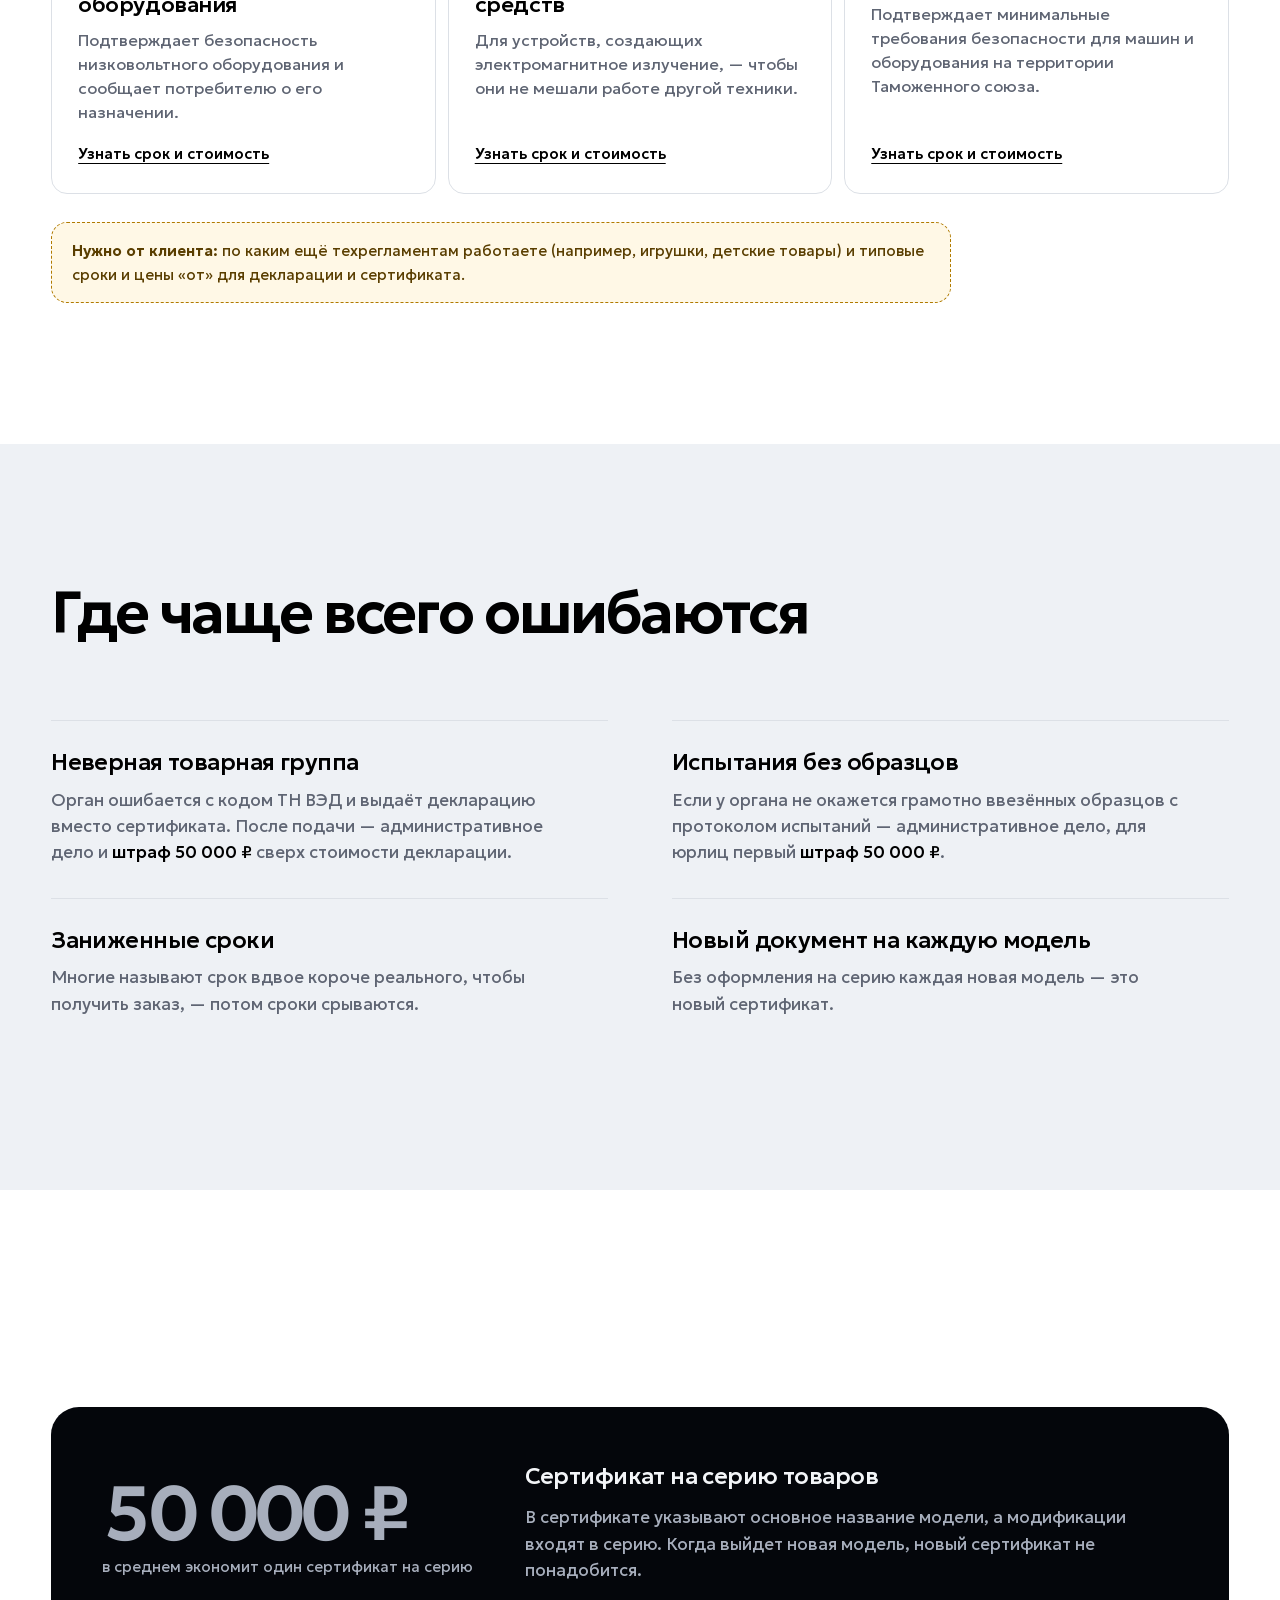
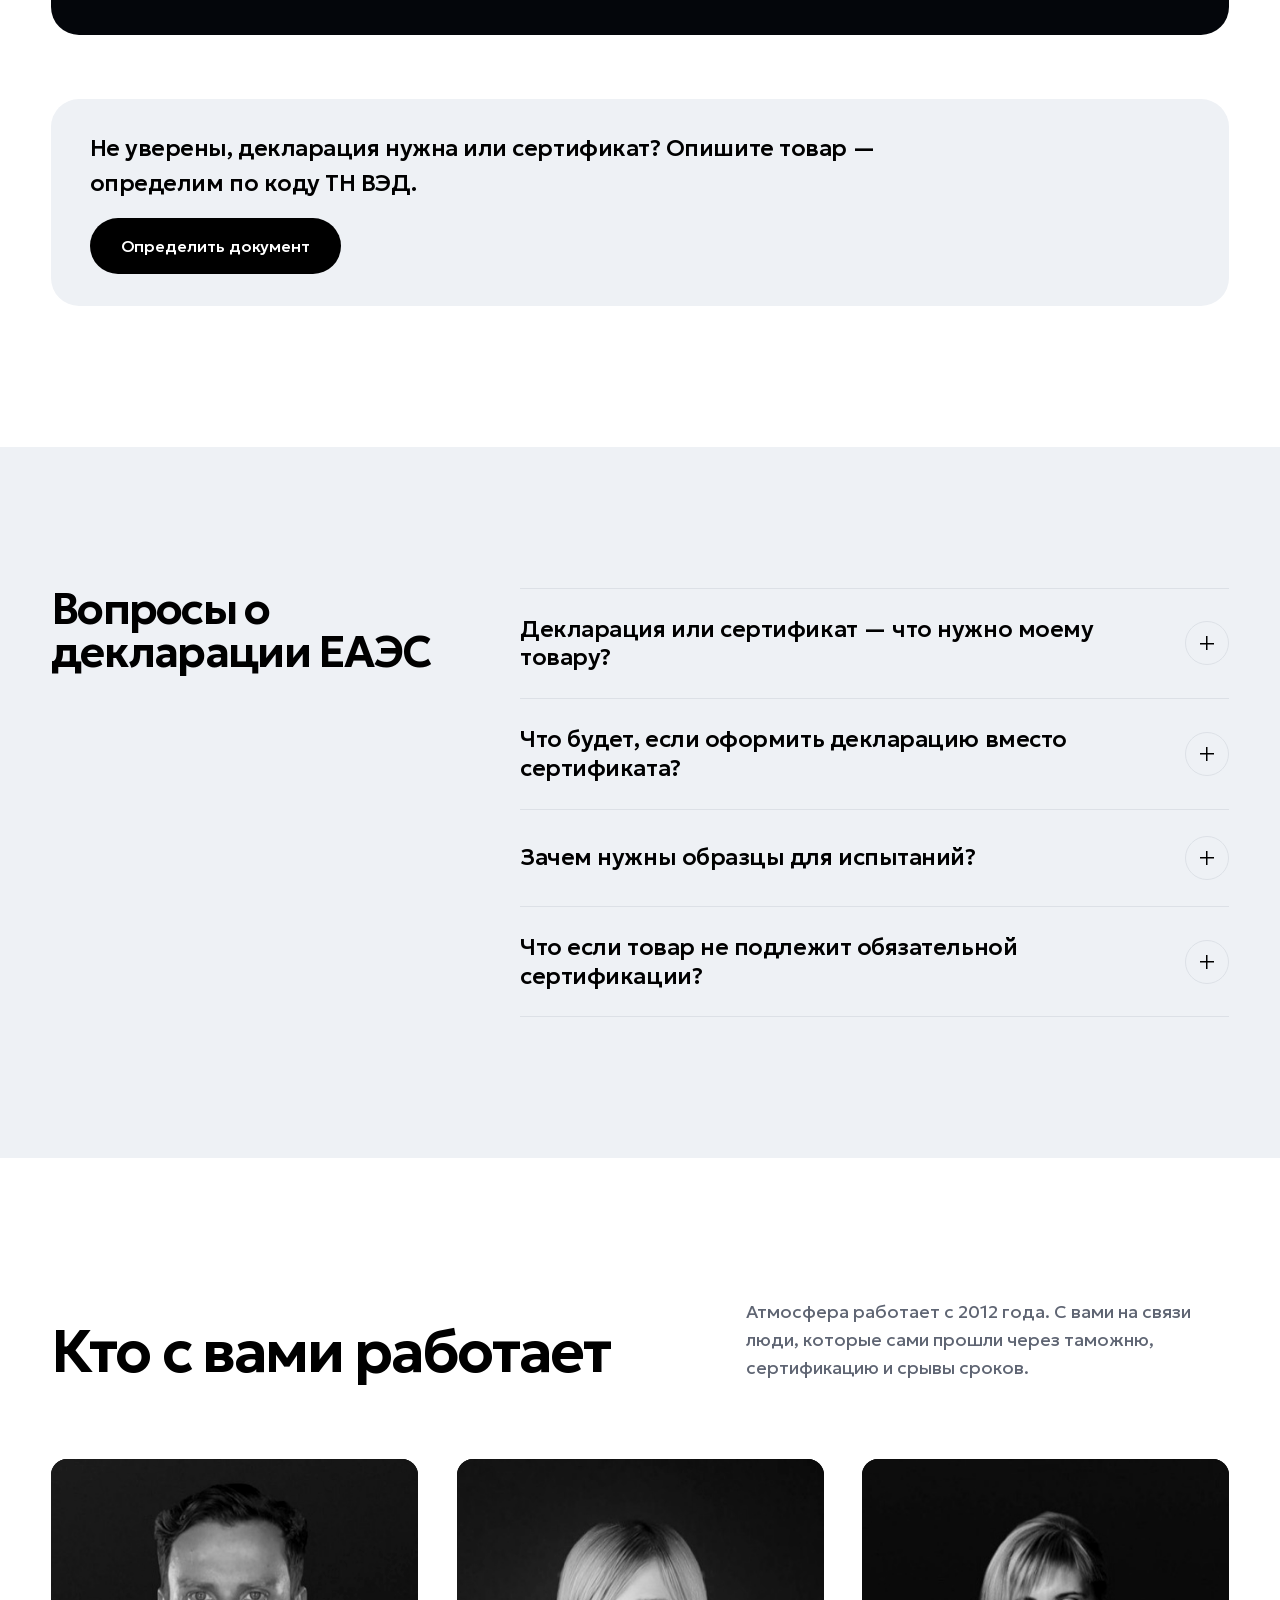
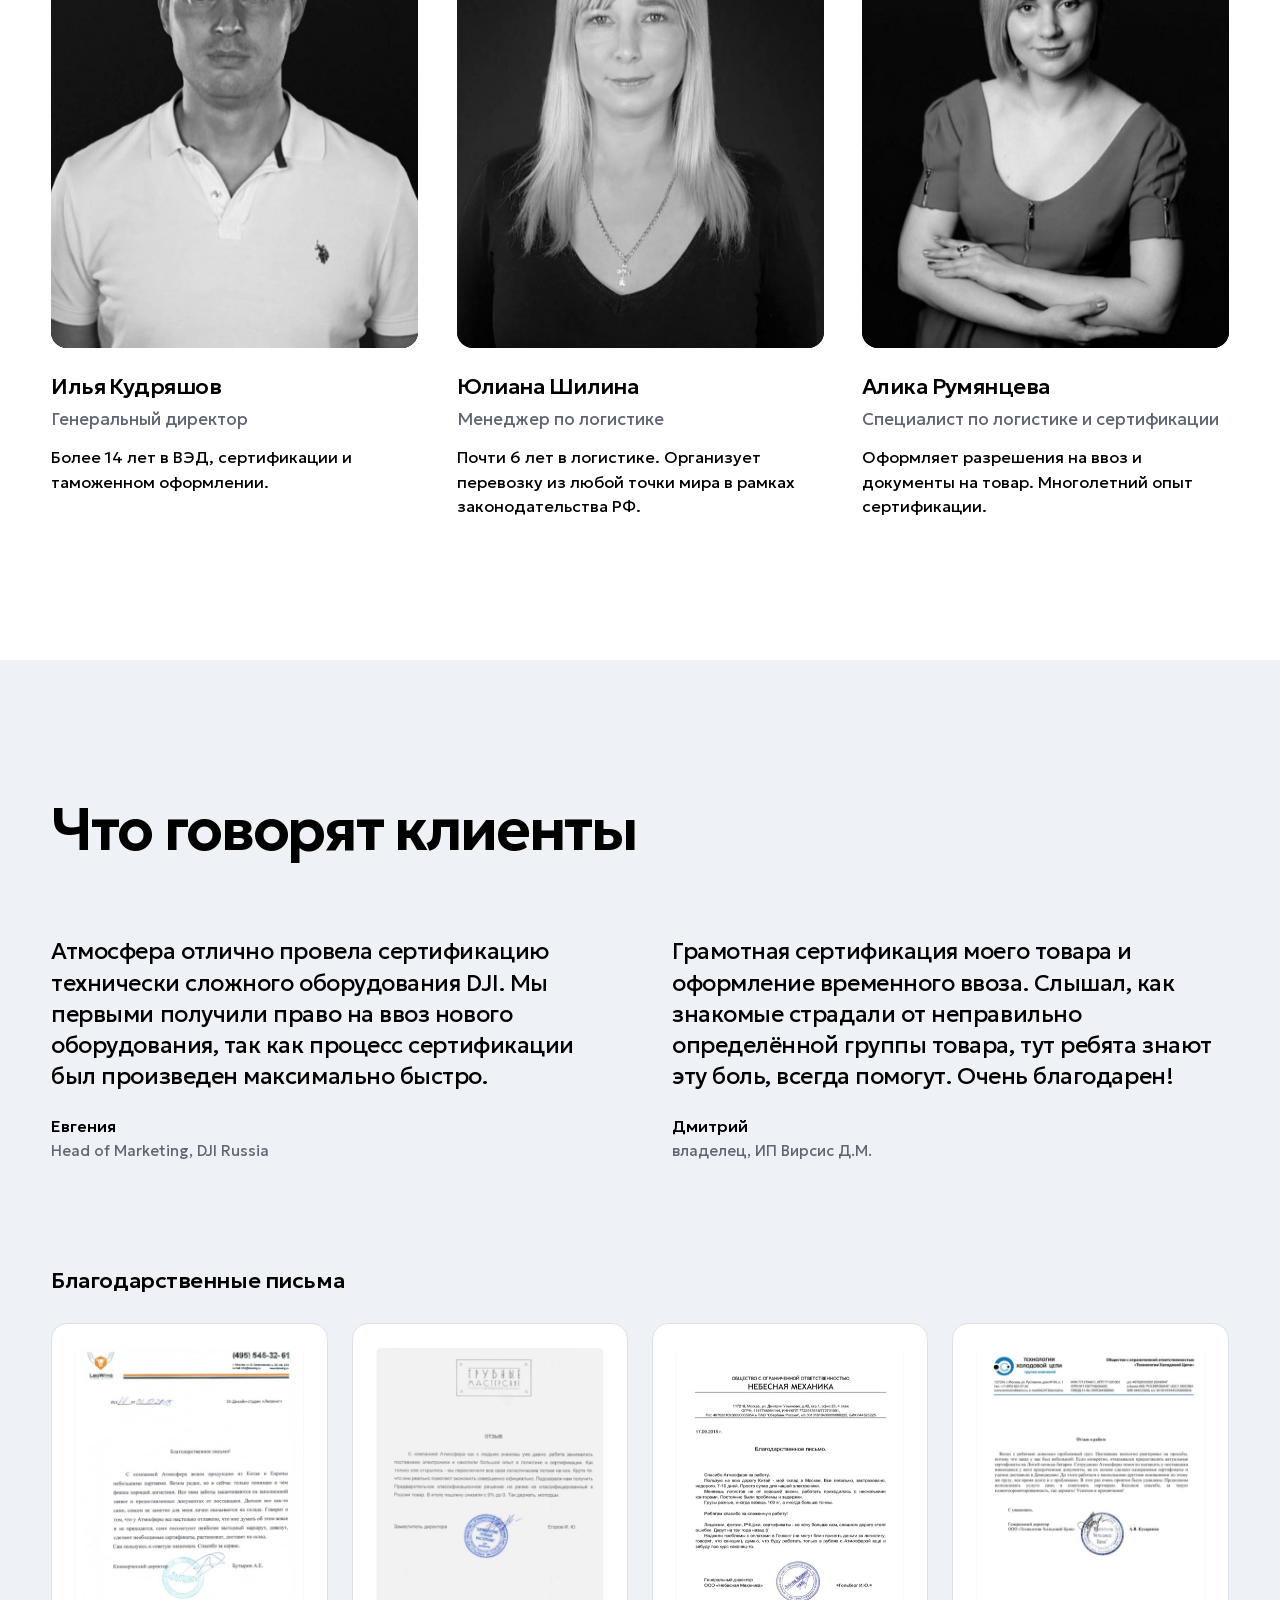
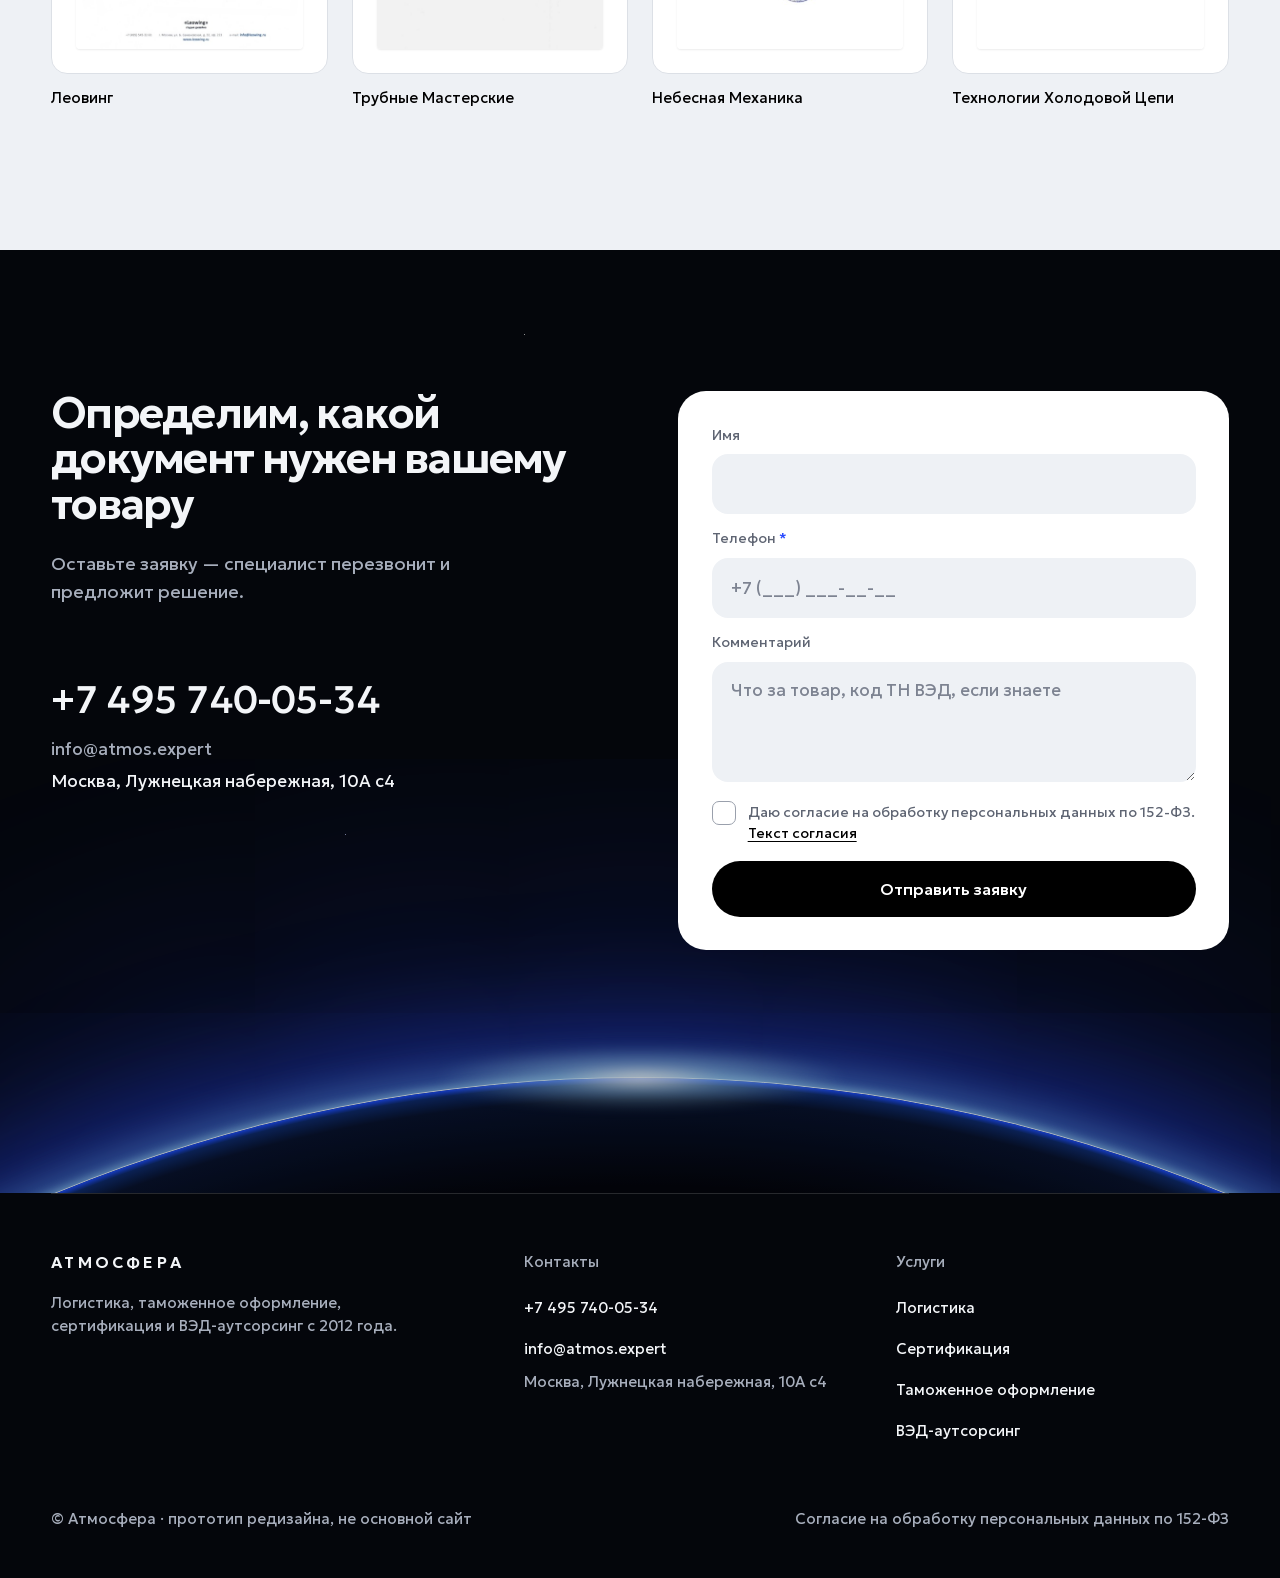
==== commit 6746fcad: "Обновление стенда: выравнивание шапки, порядок услуг Co-Authored-By: Claude Opus 5.5 <noreply@anthro" ====
--- a/deklaraciya-eaes.html
+++ b/deklaraciya-eaes.html
@@ -32,8 +32,8 @@
             <p class="services-label">Услуги</p>
             <ul class="services-grid">
             <li><a class="svc-link" href="logistika.html"><b>Логистика</b><span>Авиа, море, авто, сборные грузы</span><em>от 12 000 ₽</em></a></li>
+            <li><a class="svc-link" href="sertifikaciya.html" aria-current="true"><b>Сертификация</b><span>19 видов сертификатов и разрешений</span><em>от 5 000 ₽</em></a></li>
             <li><a class="svc-link" href="tamozhennoe-oformlenie.html"><b>Таможенное оформление</b><span>Импорт, экспорт, временный ввоз</span><em>от 15 000 ₽</em></a></li>
-            <li><a class="svc-link" href="sertifikaciya.html" aria-current="true"><b>Сертификация</b><span>19 видов сертификатов и разрешений</span><em>от 5 000 ₽</em></a></li>
             <li><a class="svc-link" href="ved.html"><b>ВЭД-аутсорсинг</b><span>Ваш отдел ВЭД под ключ</span><em>от 12 000 ₽</em></a></li>
             </ul>
             <div class="services-more"><span>Часто ищут</span><a href="notifikaciya-fsb.html">Нотификация ФСБ</a><a href="deklaraciya-eaes.html" aria-current="page">Декларация ЕАЭС</a><a href="tamozhennoe-oformlenie.html#vremennyj-vvoz">Временный ввоз</a></div>
@@ -353,8 +353,8 @@
         <h2>Услуги</h2>
         <ul>
           <li><a href="logistika.html">Логистика</a></li>
+          <li><a href="sertifikaciya.html">Сертификация</a></li>
           <li><a href="tamozhennoe-oformlenie.html">Таможенное оформление</a></li>
-          <li><a href="sertifikaciya.html">Сертификация</a></li>
           <li><a href="ved.html"><span class="nowrap">ВЭД-аутсорсинг</span></a></li>
         </ul>
       </div>
--- a/style.css
+++ b/style.css
@@ -94,7 +94,8 @@
 .header-inner {
   pointer-events: auto; position: relative;
   height: 60px; display: flex; align-items: center; gap: 28px;
-  padding: 0 8px 0 24px; border-radius: 999px;
+  /* капсула выступает за поля контента, а логотип и кнопка стоят ровно по краям колонки */
+  padding: 0 8px 0 24px; margin-inline: -24px -8px; border-radius: 999px;
   border: 1px solid transparent;
   transition: background-color .35s, border-color .35s, box-shadow .35s, color .35s;
 }
@@ -181,7 +182,7 @@
 @media (max-width: 959px) {
   :root { --header-h: 72px; }
   .site-header { padding-top: calc(8px + env(safe-area-inset-top, 0px)); }
-  .header-inner { height: 56px; padding: 0 6px 0 20px; gap: 10px; }
+  .header-inner { height: 56px; padding: 0 6px 0 12px; margin-inline: -12px -6px; gap: 10px; }
   .burger { display: inline-flex; }
   .main-nav {
     position: fixed; inset: 0; z-index: -1; display: block; overflow-y: auto; overscroll-behavior: contain;
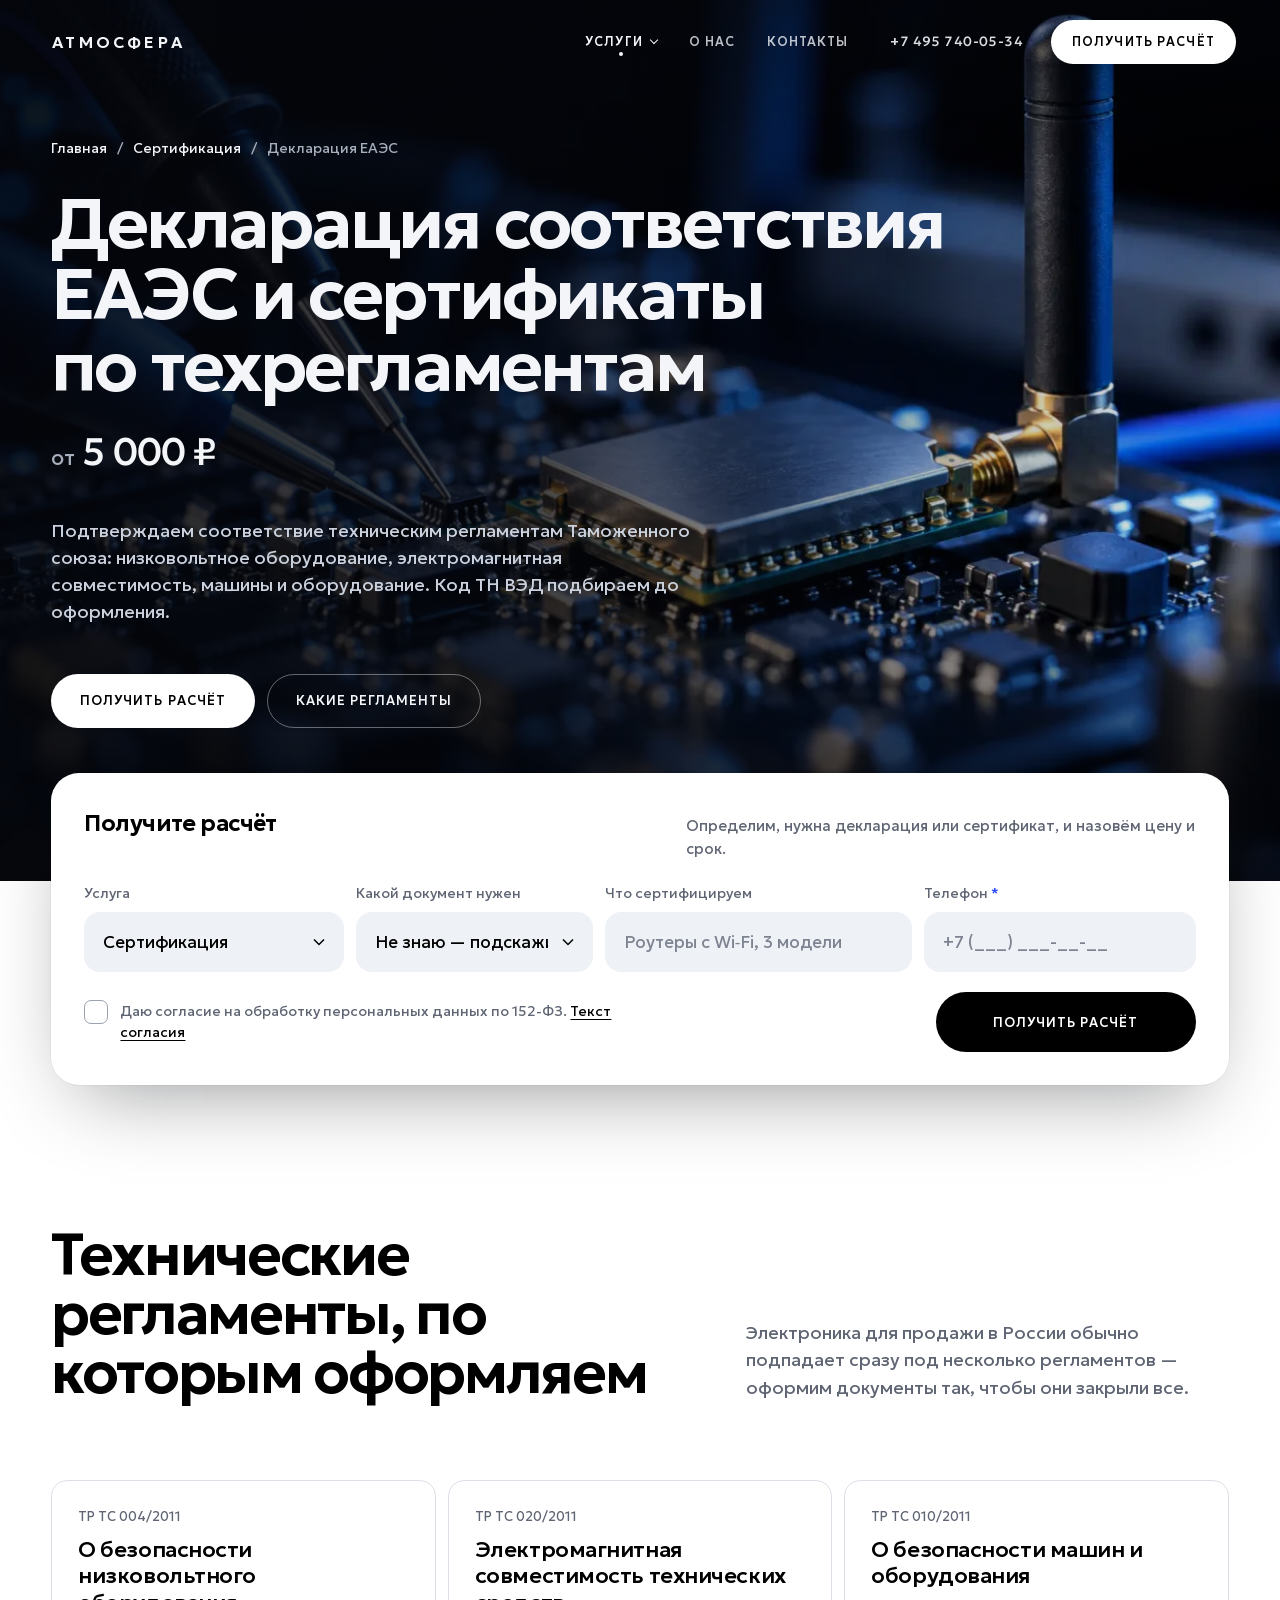
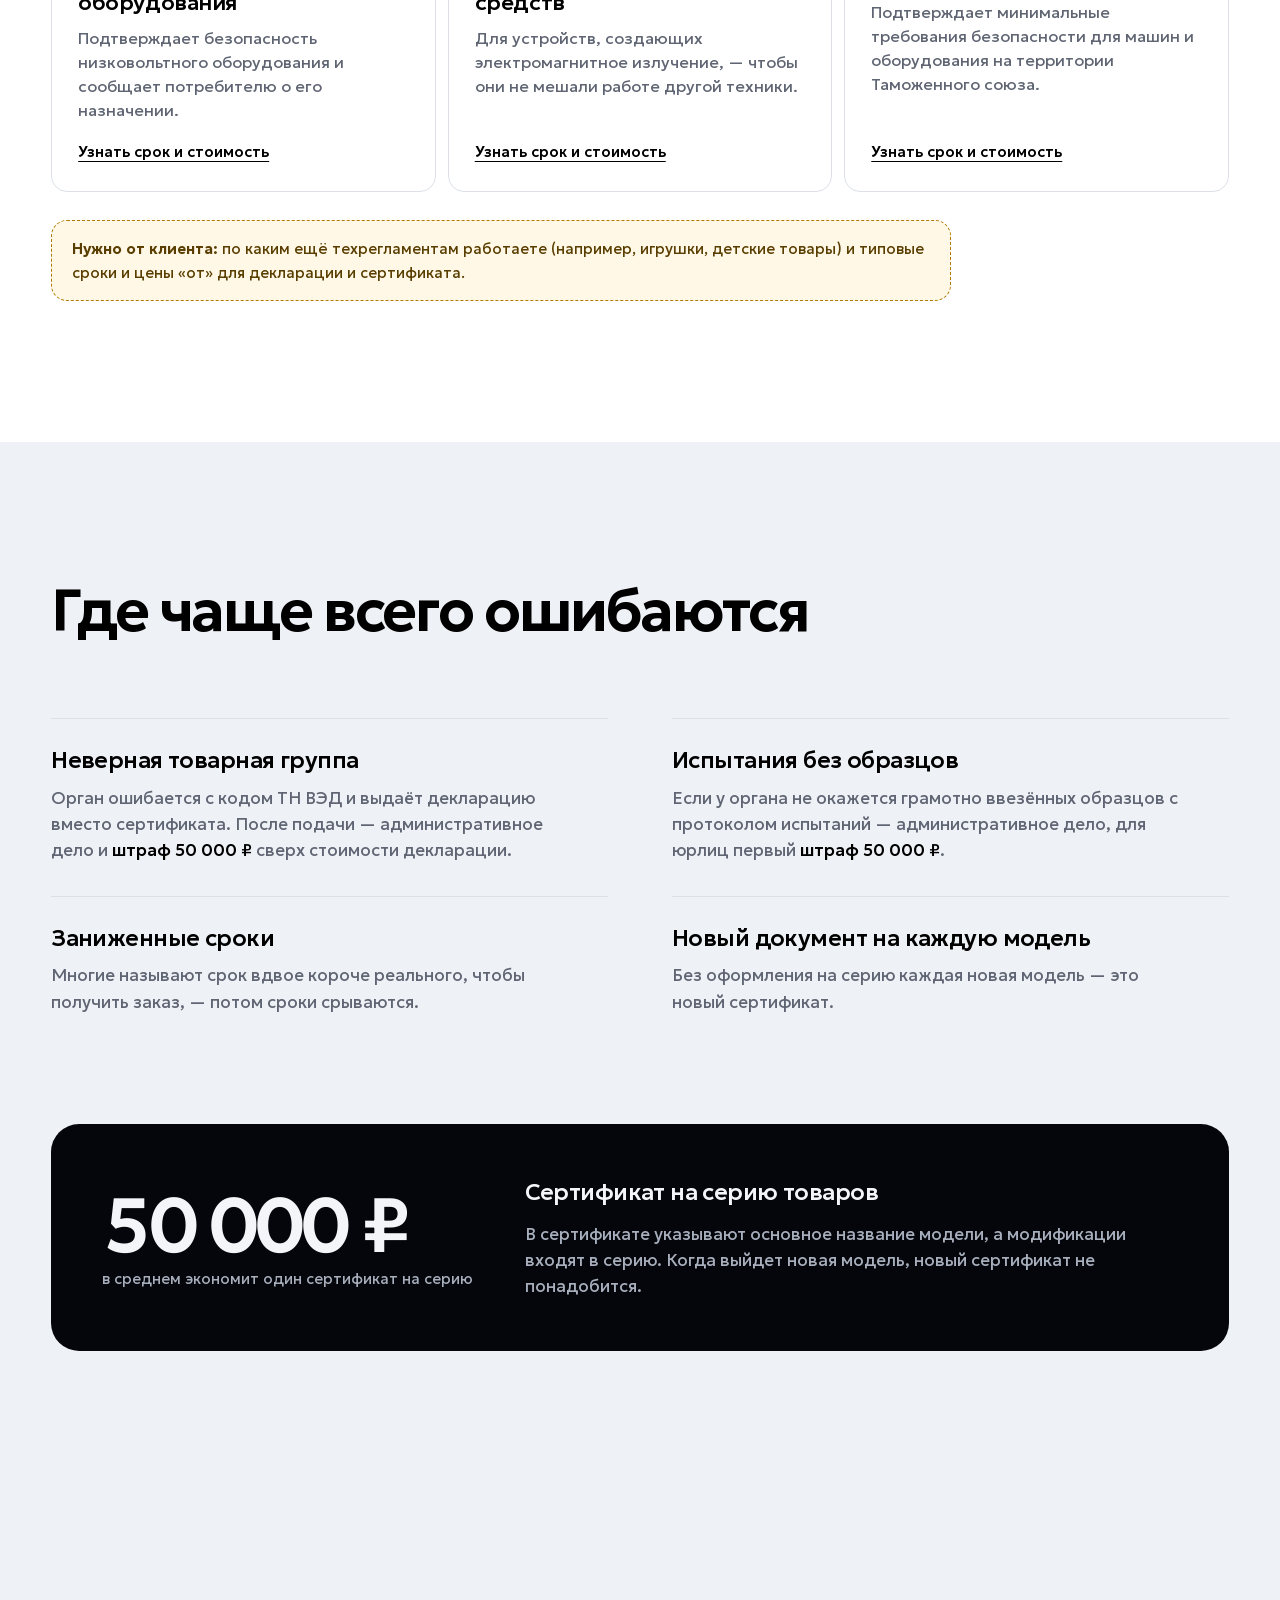
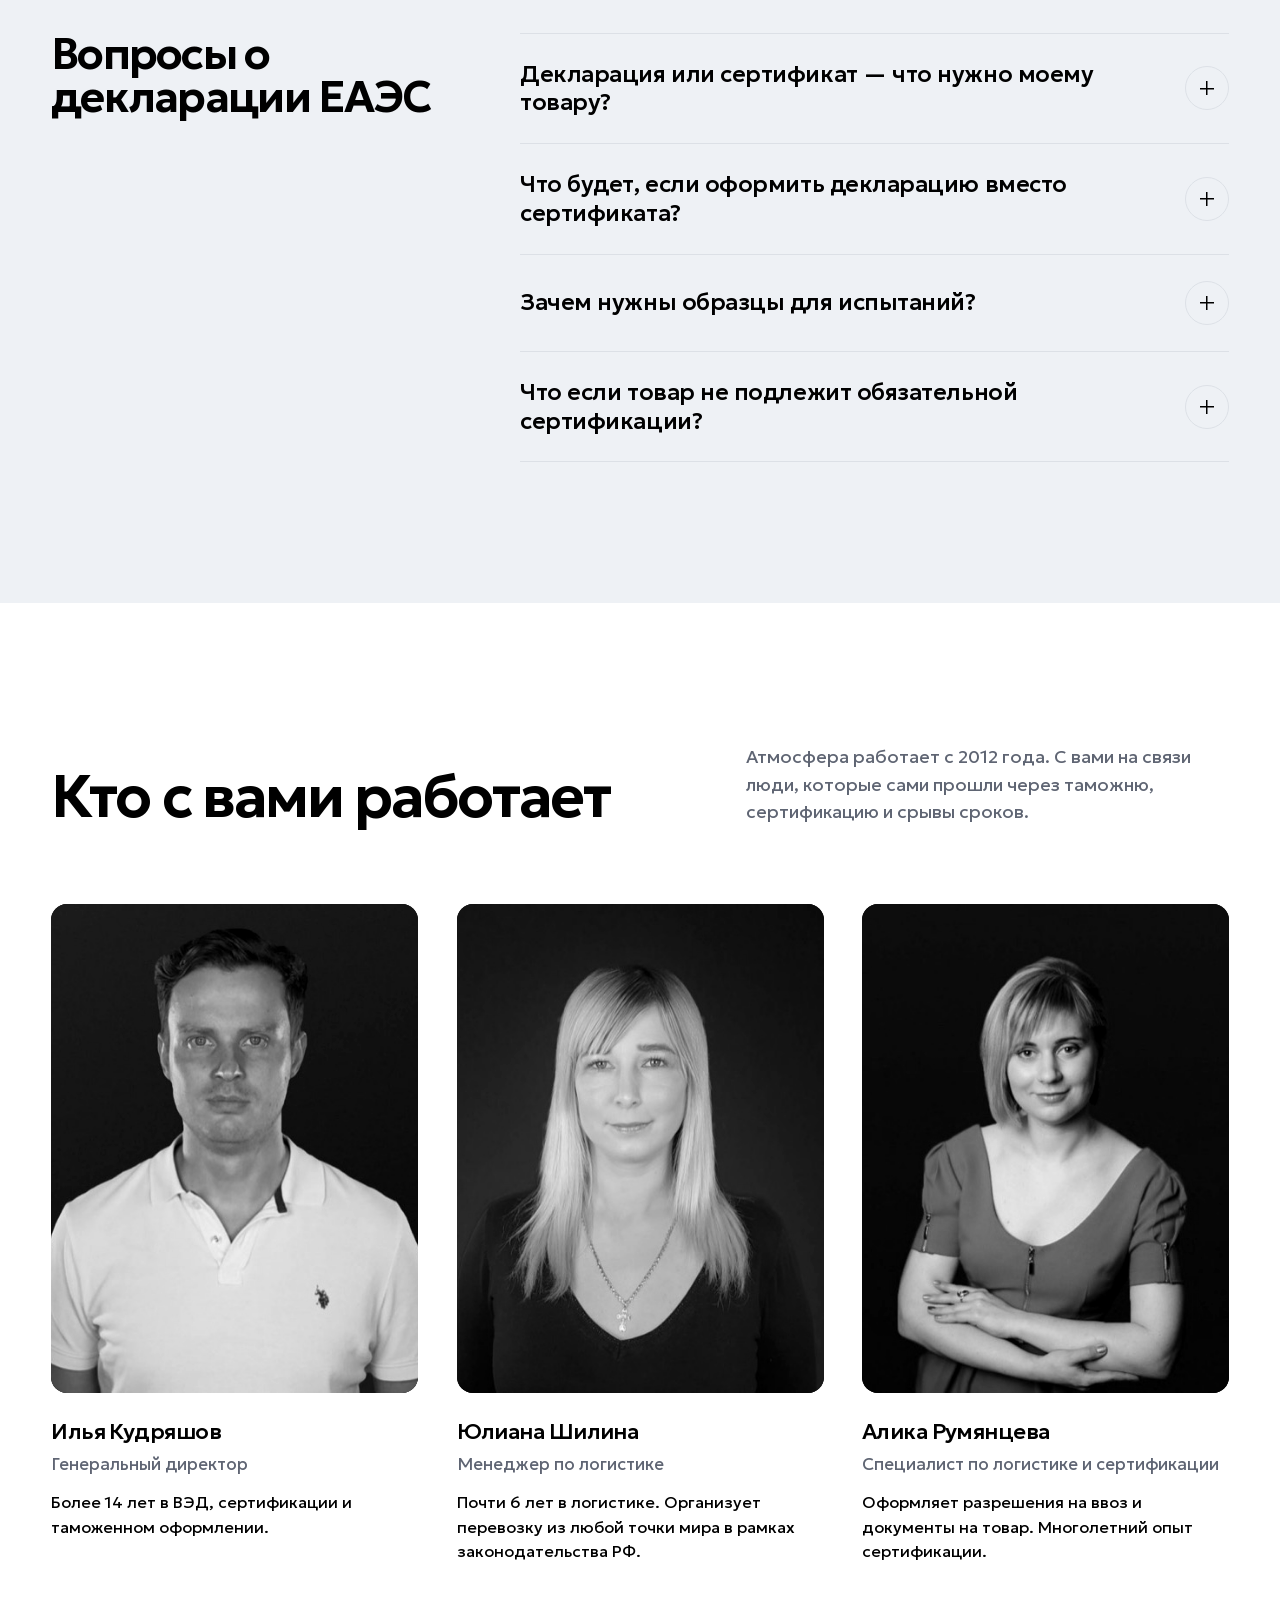
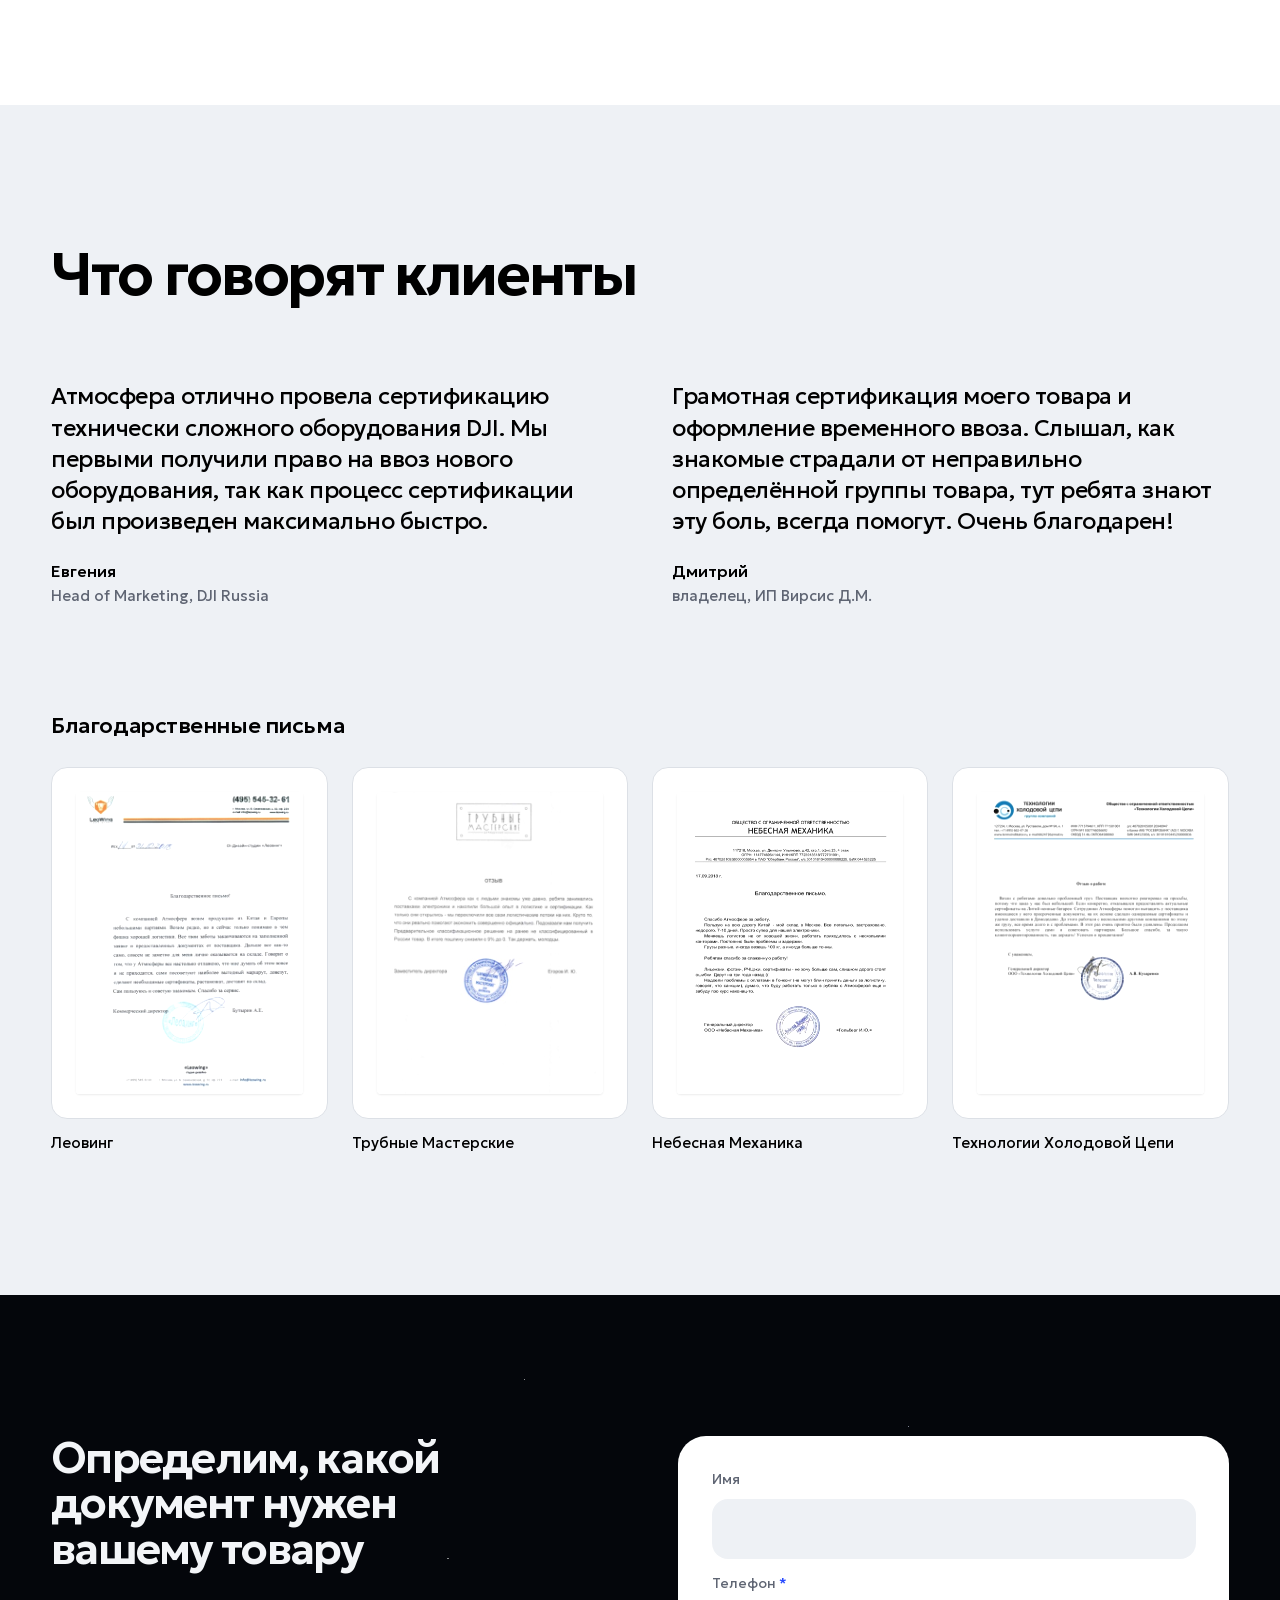
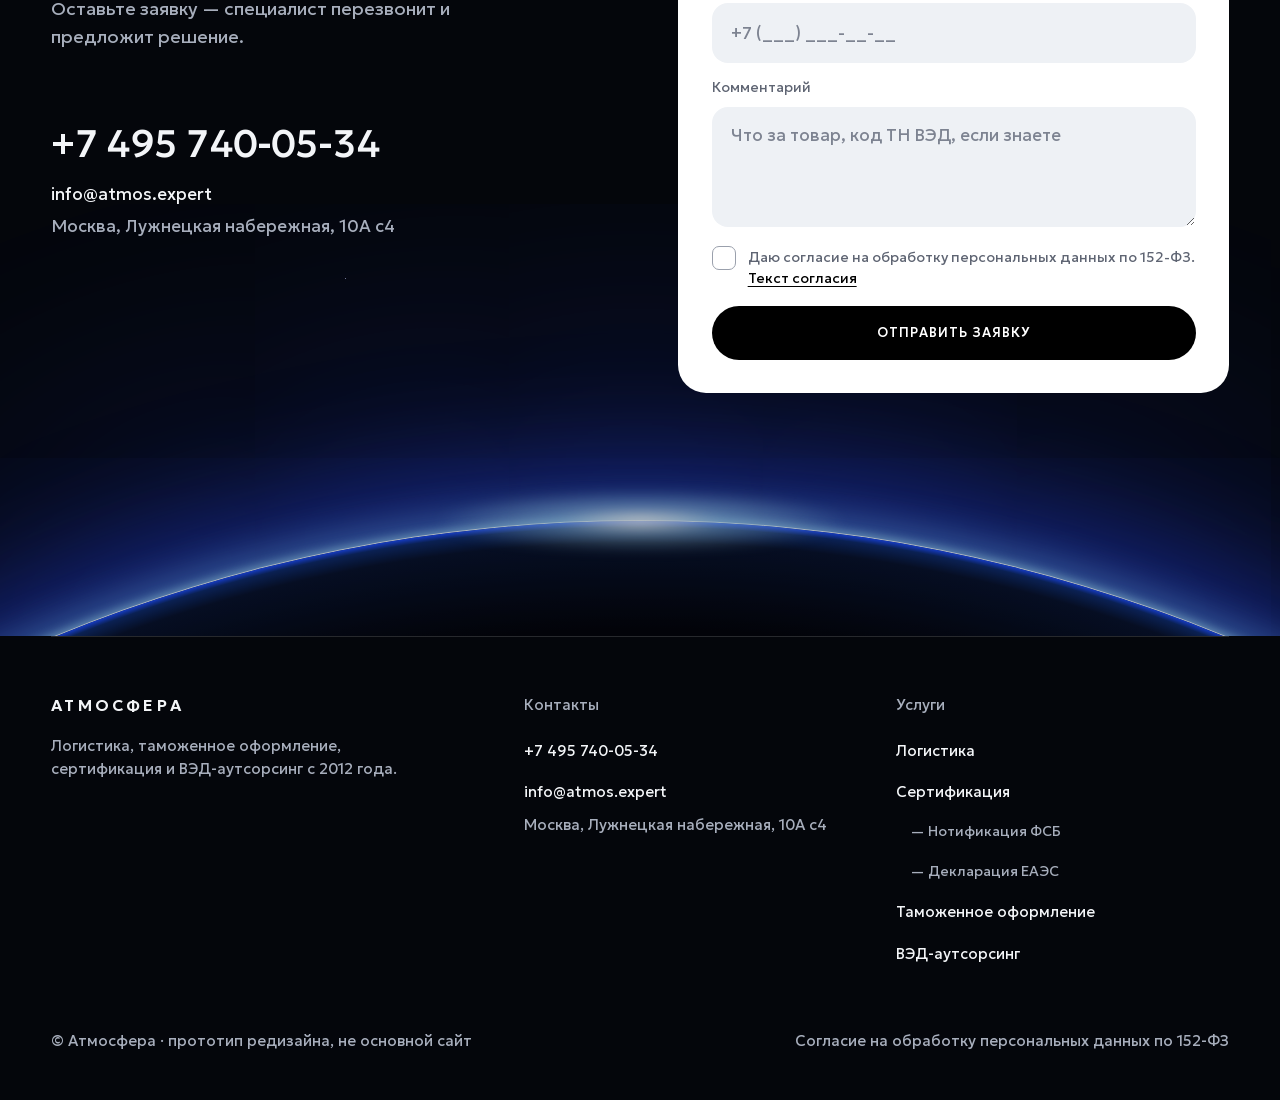
==== commit c0386551: "Обновление стенда: правки ревью и практики логистических сайтов Co-Authored-By: Claude Opus 5.5 <nor" ====
--- a/deklaraciya-eaes.html
+++ b/deklaraciya-eaes.html
@@ -100,10 +100,10 @@
                 <option>Сертификат связи (ССС)</option>
                 <option>Нотификация ФСБ</option>
                 <option>Заключение ГРЧЦ</option>
-                <option>Разрешение Роскомнадзора на временный ввоз</option>
-                <option>ТР ТС «Машины и оборудование»</option>
-                <option>ТР ТС «Низковольтное оборудование»</option>
-                <option>ТР ТС «Электромагнитная совместимость»</option>
+                <option value="Разрешение Роскомнадзора на временный ввоз">Роскомнадзор: временный ввоз</option>
+                <option value="ТР ТС «Машины и оборудование»">Машины и оборудование (ТР ТС 010)</option>
+                <option value="ТР ТС «Низковольтное оборудование»">Низковольтное (ТР ТС 004)</option>
+                <option value="ТР ТС «Электромагнитная совместимость»">ЭМС (ТР ТС 020)</option>
                 <option>Декларация ГОСТ Р</option>
                 <option>Отказное письмо</option>
                 <option>Лицензия Минпромторга</option>
@@ -181,22 +181,12 @@
         <li class="problem"><h3>Заниженные сроки</h3><p>Многие называют срок вдвое короче реального, чтобы получить заказ, — потом сроки срываются.</p></li>
         <li class="problem"><h3>Новый документ на каждую модель</h3><p>Без оформления на серию каждая новая модель — это новый сертификат.</p></li>
       </ul>
-    </div>
-  </section>
-
-  <section class="section" id="series" aria-labelledby="series-title">
-    <div class="wrap">
-      <h2 class="sr-only" id="series-title">Сертификат на серию</h2>
       <div class="tip" data-reveal>
         <p class="tip-figure">50 000 ₽<small>в среднем экономит один сертификат на серию</small></p>
         <div>
           <h3>Сертификат на серию товаров</h3>
           <p>В сертификате указывают основное название модели, а модификации входят в серию. Когда выйдет новая модель, новый сертификат не понадобится.</p>
         </div>
-      </div>
-      <div class="cta-strip" data-reveal>
-        <p>Не уверены, декларация нужна или сертификат? Опишите товар — определим по коду ТН ВЭД.</p>
-        <a class="btn btn-dark" href="#calc" data-to-phone>Определить документ</a>
       </div>
     </div>
   </section>
@@ -354,6 +344,8 @@
         <ul>
           <li><a href="logistika.html">Логистика</a></li>
           <li><a href="sertifikaciya.html">Сертификация</a></li>
+          <li class="sub"><a href="notifikaciya-fsb.html">Нотификация ФСБ</a></li>
+          <li class="sub"><a href="deklaraciya-eaes.html">Декларация ЕАЭС</a></li>
           <li><a href="tamozhennoe-oformlenie.html">Таможенное оформление</a></li>
           <li><a href="ved.html"><span class="nowrap">ВЭД-аутсорсинг</span></a></li>
         </ul>
@@ -368,7 +360,7 @@
 
 <nav class="mobile-bar" aria-label="Быстрая связь">
   <a class="btn btn-outline-light" href="tel:+74957400534">Позвонить</a>
-  <a class="btn btn-light" href="#calc" data-to-phone>Заявка</a>
+  <a class="btn btn-light" href="#calc" data-to-phone>Получить расчёт</a>
 </nav>
 
 <dialog class="lightbox" id="lightbox" aria-label="Благодарственное письмо">
--- a/style.css
+++ b/style.css
@@ -67,13 +67,13 @@
 
 .btn {
   display: inline-flex; align-items: center; justify-content: center; gap: 10px;
-  min-height: 56px; padding: 0 30px;
+  min-height: 54px; padding: 0 28px;
   border-radius: 999px; border: 1px solid transparent;
-  font: 500 16px/1 var(--font); letter-spacing: -.005em;
+  font: 500 13px/1 var(--font); letter-spacing: .08em; text-transform: uppercase;
   text-decoration: none; white-space: nowrap; cursor: pointer;
   transition: background-color .2s, color .2s, border-color .2s;
 }
-.btn-sm { min-height: 44px; padding: 0 22px; font-size: 15px; }
+.btn-sm { min-height: 44px; padding: 0 20px; font-size: 12px; }
 .btn-light { background: var(--paper); color: var(--ink); }
 .btn-light:hover { background: var(--glow); }
 .btn-outline-light { border-color: rgba(255, 255, 255, .38); color: var(--on-night); background: transparent; }
@@ -95,7 +95,7 @@
   pointer-events: auto; position: relative;
   height: 60px; display: flex; align-items: center; gap: 28px;
   /* капсула выступает за поля контента, а логотип и кнопка стоят ровно по краям колонки */
-  padding: 0 8px 0 24px; margin-inline: -24px -8px; border-radius: 999px;
+  padding: 0 8px 0 16px; margin-inline: -16px; border-radius: 999px;
   border: 1px solid transparent;
   transition: background-color .35s, border-color .35s, box-shadow .35s, color .35s;
 }
@@ -594,7 +594,8 @@
 .final-lead { margin-top: 24px; color: var(--on-night-2); font-size: var(--fs-lead); max-width: 26em; }
 .final-contacts { margin-top: clamp(40px, 5vw, 64px); display: grid; gap: 6px; }
 .final-contacts .big-phone { color: var(--on-night); font-size: clamp(28px, 3vw, 44px); font-weight: 500; letter-spacing: -.03em; text-decoration: none; font-feature-settings: "tnum" 1; }
-.final-contacts a { text-decoration: none; color: var(--on-night-2); }
+.final-contacts a { text-decoration: none; color: var(--on-night); }
+.final-contacts span { color: var(--on-night-2); }
 .final-contacts a:hover { color: var(--paper); }
 .final .quote-card { box-shadow: none; }
 .final-form { display: grid; gap: 14px; }
@@ -624,7 +625,7 @@
     background: rgba(4, 6, 11, .92); -webkit-backdrop-filter: blur(12px); backdrop-filter: blur(12px);
   }
   .mobile-bar .btn { min-height: 50px; padding: 0 12px; }
-  body { padding-bottom: calc(72px + env(safe-area-inset-bottom)); }
+  .site-footer { padding-bottom: calc(120px + env(safe-area-inset-bottom)); }
   body.menu-open .mobile-bar { display: none; }
 }
 
@@ -865,3 +866,72 @@
 .hero h1 { hyphens: auto; -webkit-hyphens: auto; }
 .split .w { max-width: 100%; }
 .nowrap { white-space: nowrap; }
+
+/* ---------- Правки после UX-ревью ---------- */
+.site-footer li.sub a { padding-left: 14px; color: var(--on-night-2); font-size: 14px; }
+.site-footer li.sub a::before { content: "— "; }
+body.lead-sent .mobile-bar [data-to-phone] { display: none; }
+body.lead-sent .mobile-bar { grid-template-columns: 1fr; }
+
+@media (max-width: 959px) {
+  /* открытое меню: шапка непрозрачная, пункты не заезжают под логотип */
+  .site-header.is-open .header-inner { background: var(--night); }
+  .svc-link { grid-template-columns: minmax(0, 1fr); gap: 4px; padding: 14px 0; }
+  .svc-link b { font-size: 22px; }
+  .svc-link em { grid-row: auto; grid-column: 1; }
+  /* кнопки меню всегда видны внизу */
+  .nav-actions { position: sticky; bottom: calc(-28px - env(safe-area-inset-bottom, 0px)); margin-inline: calc(-1 * var(--pad)); padding: 16px var(--pad) calc(16px + env(safe-area-inset-bottom, 0px)); background: linear-gradient(to bottom, rgba(4, 6, 11, 0), var(--night) 24%); }
+  /* на телефоне действия первого экрана дублируют нижнюю панель — убираем, форма поднимается в первый экран */
+  .hero .hero-actions { display: none; }
+}
+@media (max-width: 599px) {
+  /* каталог документов на телефоне: название и кнопка, без длинного описания */
+  .doc { padding: 18px 20px 20px; gap: 6px; }
+  .doc p { display: none; }
+}
+
+/* ---------- Правки после ревью дизайнера ---------- */
+.tip .tip-figure { color: var(--on-night); margin-top: 0; }
+.main-nav .svc-link[aria-current] { text-decoration: none; }
+h1, h2, .verdict, .case-text { text-wrap: balance; }
+.doc .doc-more { order: 1; margin-top: auto; }
+.doc:has(.doc-more) .doc-cta { order: 2; margin-top: 10px; }
+.docs > .cta-strip { grid-column: span 2; margin: 0; }
+@media (max-width: 1099px) { .docs > .cta-strip { grid-column: 1 / -1; } }
+@media (max-width: 599px) { .ticker ul { display: grid; grid-template-columns: 1fr 1fr; gap: 12px 16px; } }
+@media (max-width: 959px) {
+  .nav-actions { background: linear-gradient(to bottom, rgba(4, 6, 11, 0), var(--night) 45%); padding-top: 32px; }
+  .nav-phone { display: none !important; }
+  .step:last-child { padding-bottom: 0; }
+  .steps::before, .steps::after { bottom: auto; height: calc(100% - 40px); }
+}
+.letter img { filter: brightness(1.04) contrast(1.04); }
+
+/* ---------- Манифест и полоса цифр (главная) ---------- */
+.manifest-text { font-size: var(--fs-h2-side); line-height: 1.08; letter-spacing: -.035em; max-width: 22em; }
+.manifest-text span { color: var(--graphite); }
+.figures--strip { grid-template-columns: repeat(5, minmax(0, 1fr)); margin-top: clamp(48px, 6vw, 88px); }
+.figures--strip .figure b { font-size: clamp(36px, 4.2vw, 64px); }
+@media (max-width: 959px) { .figures--strip { grid-template-columns: repeat(2, minmax(0, 1fr)); row-gap: 32px; } .figures--strip .figure:last-child { grid-column: 1 / -1; } }
+
+/* ---------- Вкладки в форме расчёта ---------- */
+.quote-tabs { display: inline-flex; gap: 4px; padding: 4px; margin-bottom: 18px; border-radius: 999px; background: var(--mist); max-width: 100%; overflow-x: auto; scrollbar-width: none; }
+.quote-tabs::-webkit-scrollbar { display: none; }
+.quote-tabs button {
+  min-height: 40px; padding: 0 18px; border: 0; border-radius: 999px; background: transparent; cursor: pointer; white-space: nowrap;
+  font: 500 12px/1 var(--font); letter-spacing: .08em; text-transform: uppercase; color: var(--graphite); transition: background-color .2s, color .2s;
+}
+.quote-tabs button:hover { color: var(--ink); }
+.quote-tabs button[aria-selected="true"] { background: var(--paper); color: var(--ink); box-shadow: 0 1px 3px rgba(4, 6, 11, .12); }
+.quote-grid--tabs .field--service { display: none; }
+.quote-grid--tabs .field[hidden] { display: none; }
+@media (min-width: 1100px) { .quote-grid--tabs { grid-template-columns: none; grid-auto-flow: column; grid-auto-columns: minmax(0, 1fr); } }
+.ticker li a { color: inherit; text-decoration: none; border-bottom: 1px solid transparent; transition: border-color .2s, color .2s; }
+.ticker li a:hover { border-bottom-color: currentColor; color: var(--paper); }
+.goods .doc { background: var(--mist); border-color: transparent; }
+.goods .doc-cat { color: var(--cobalt); }
+@media (max-width: 599px) {
+  .quote-tabs { display: grid; grid-template-columns: 1fr 1fr; width: 100%; border-radius: 22px; }
+  .quote-tabs button { padding: 0 8px; }
+  .hero { min-height: 0; }
+}
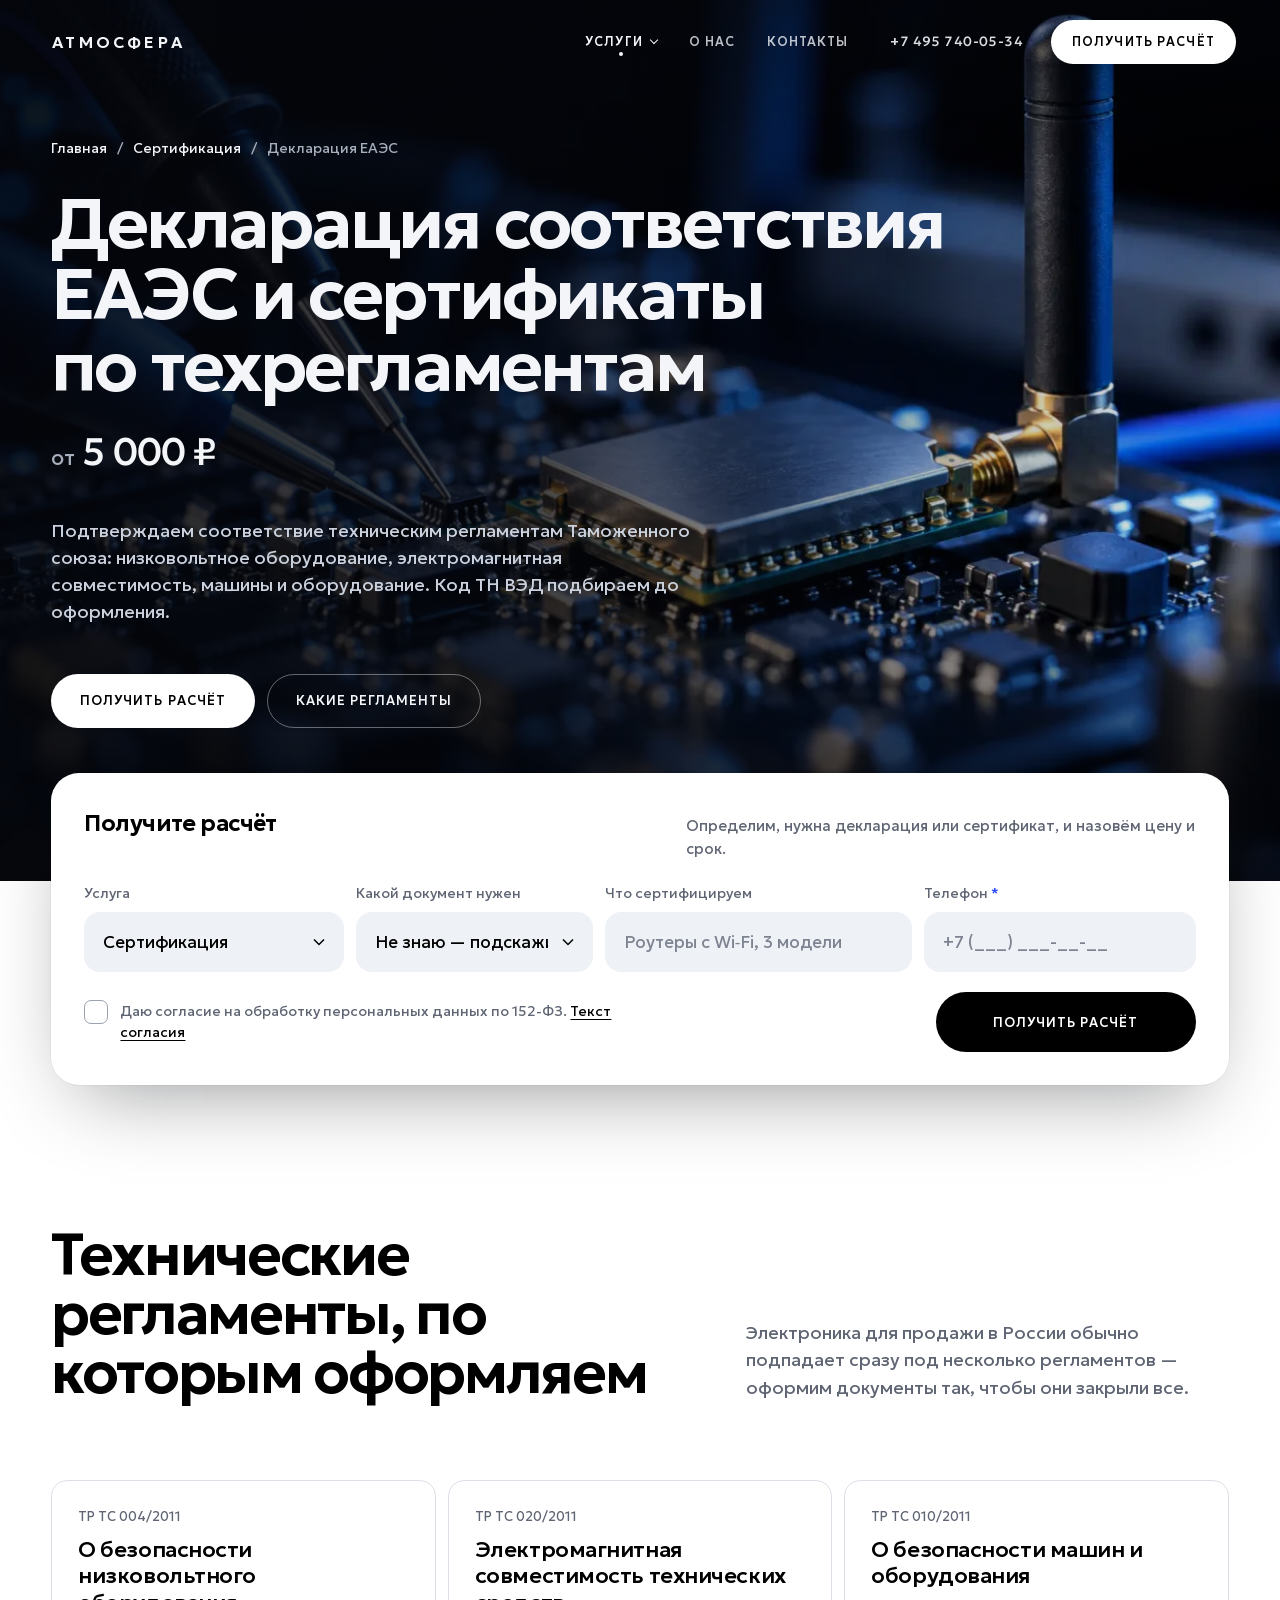
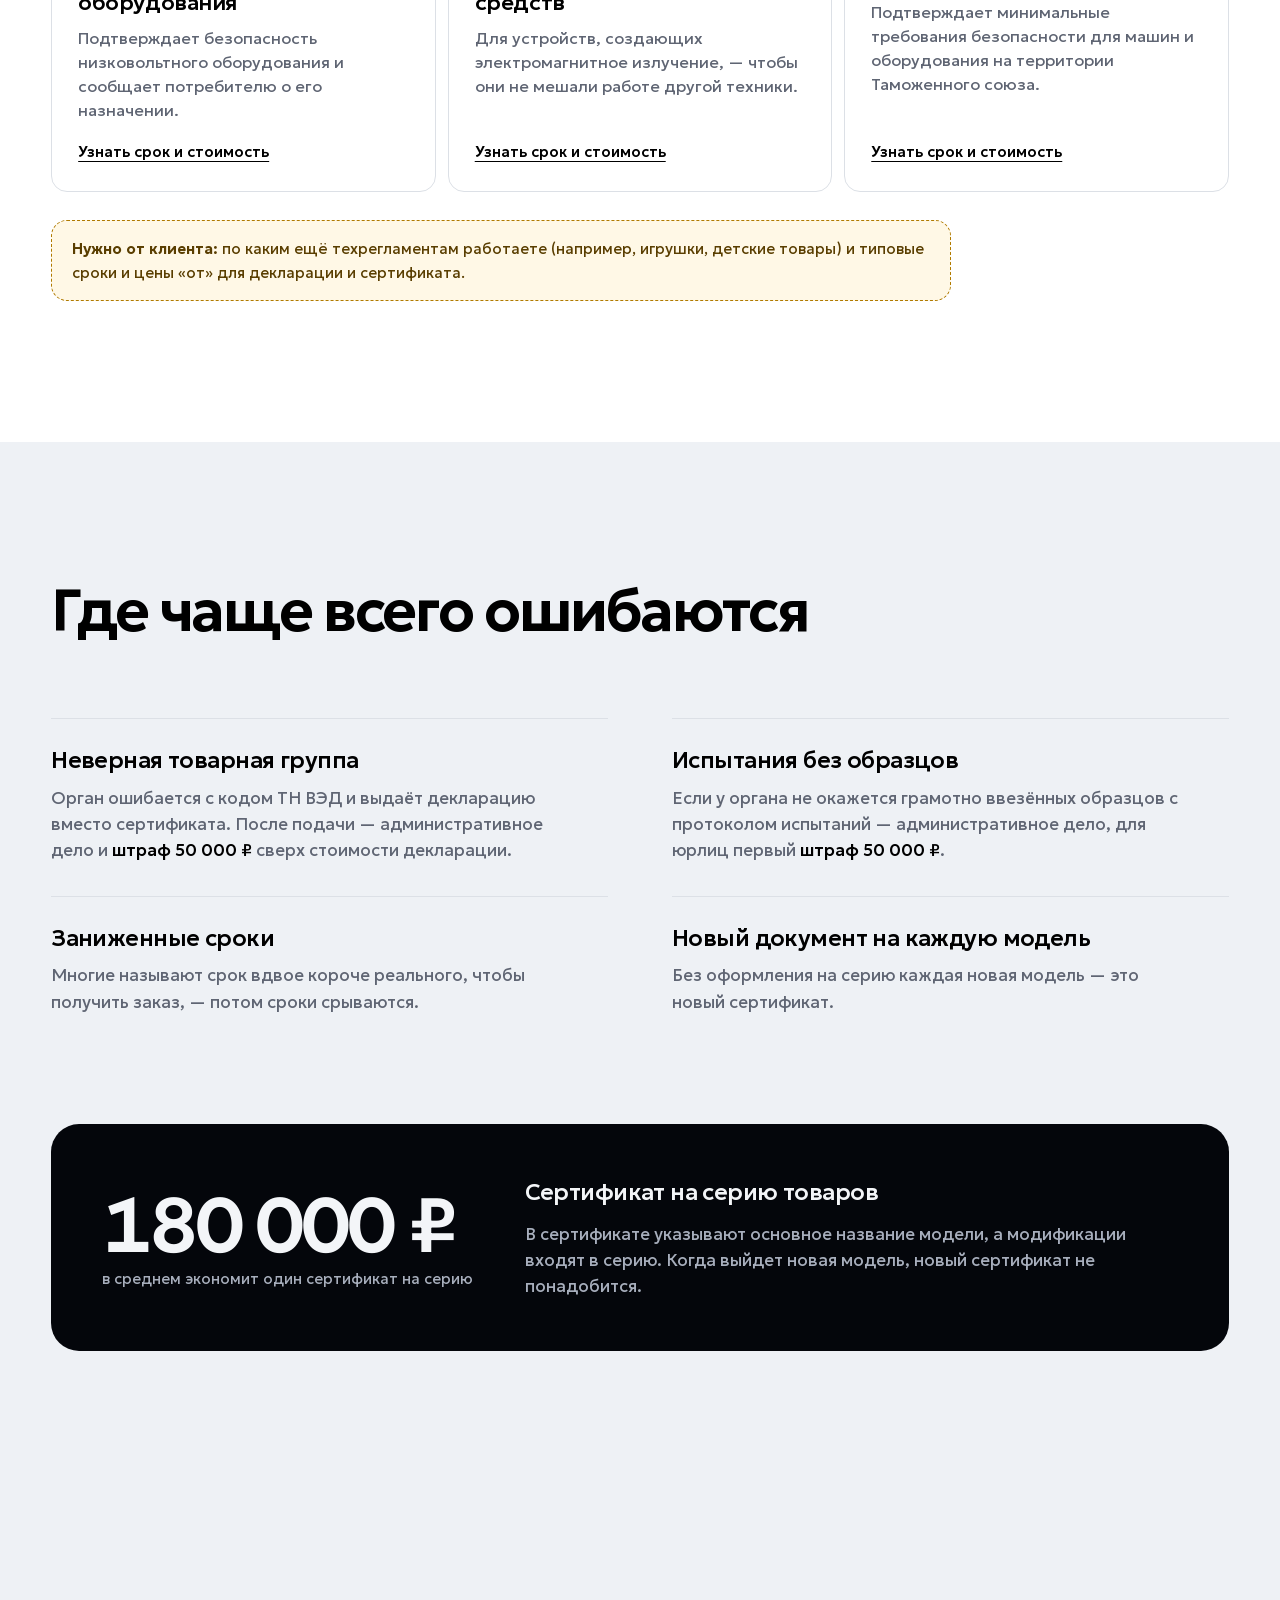
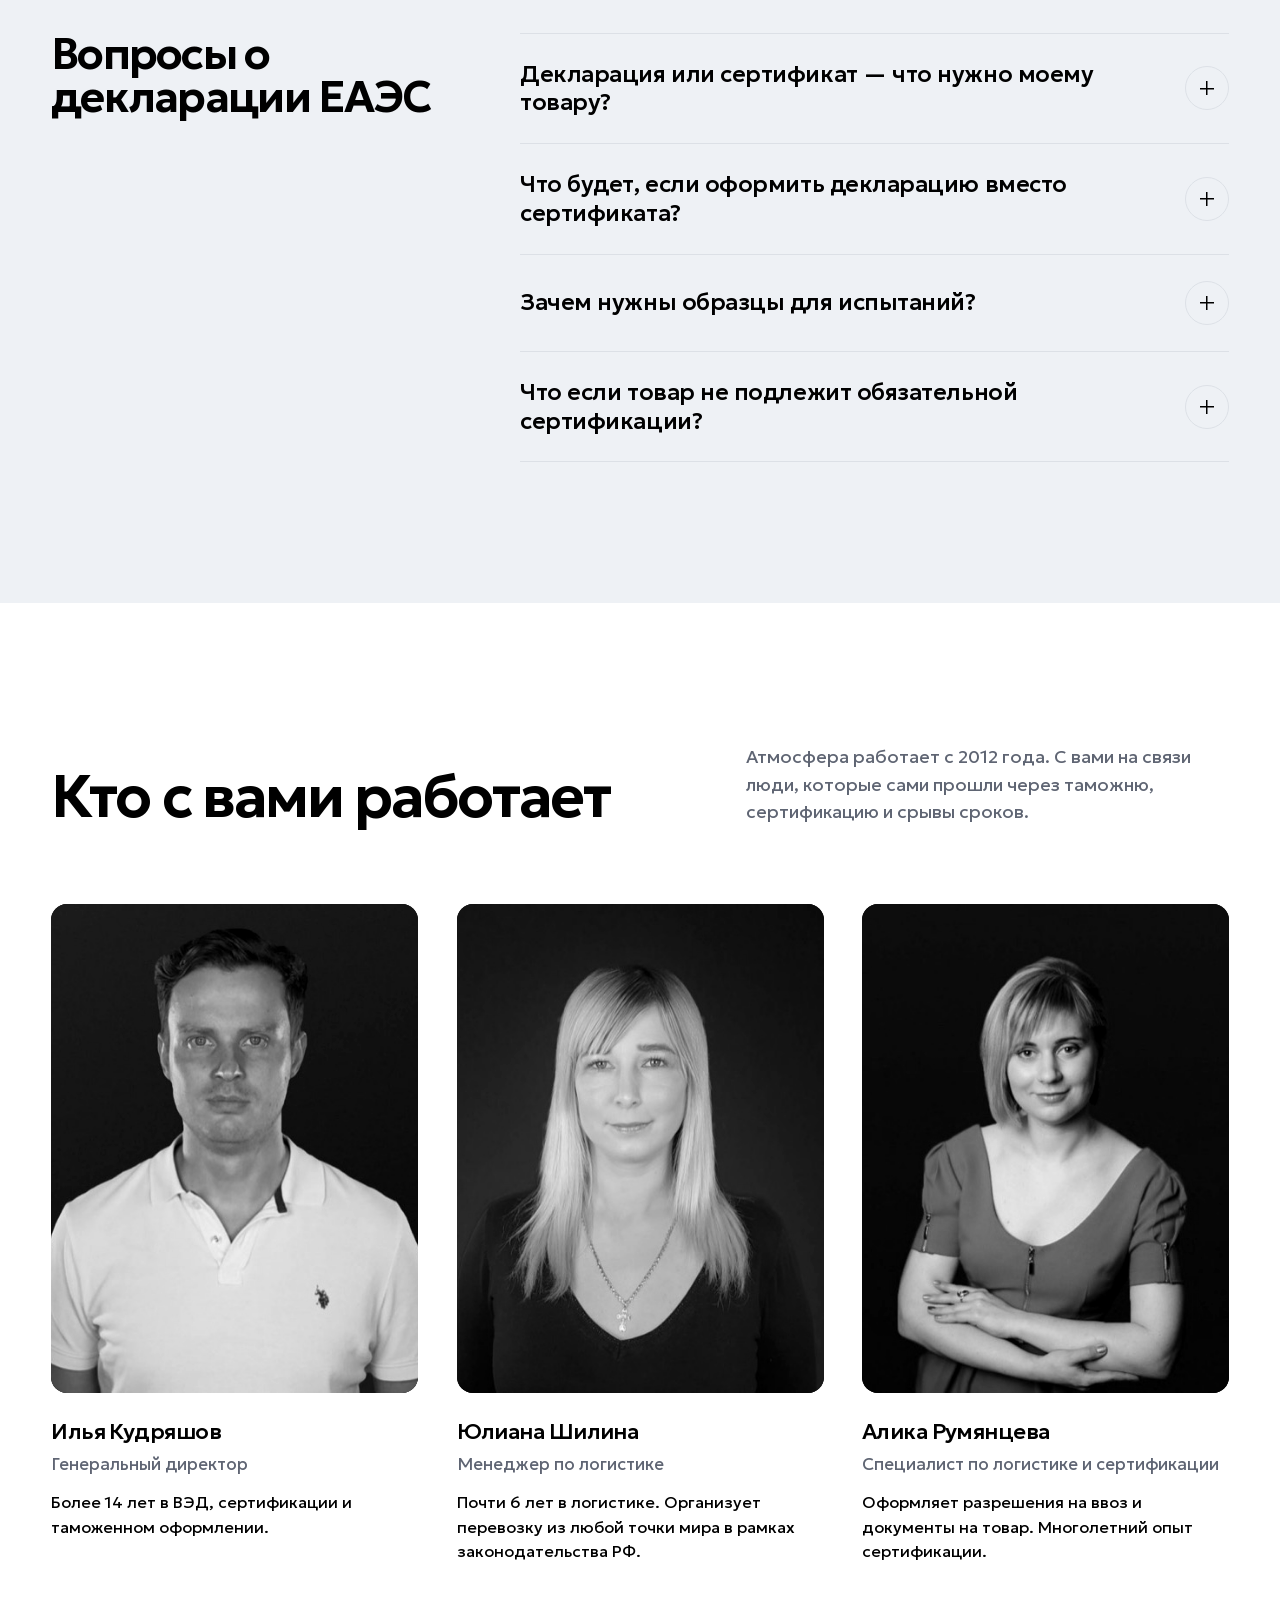
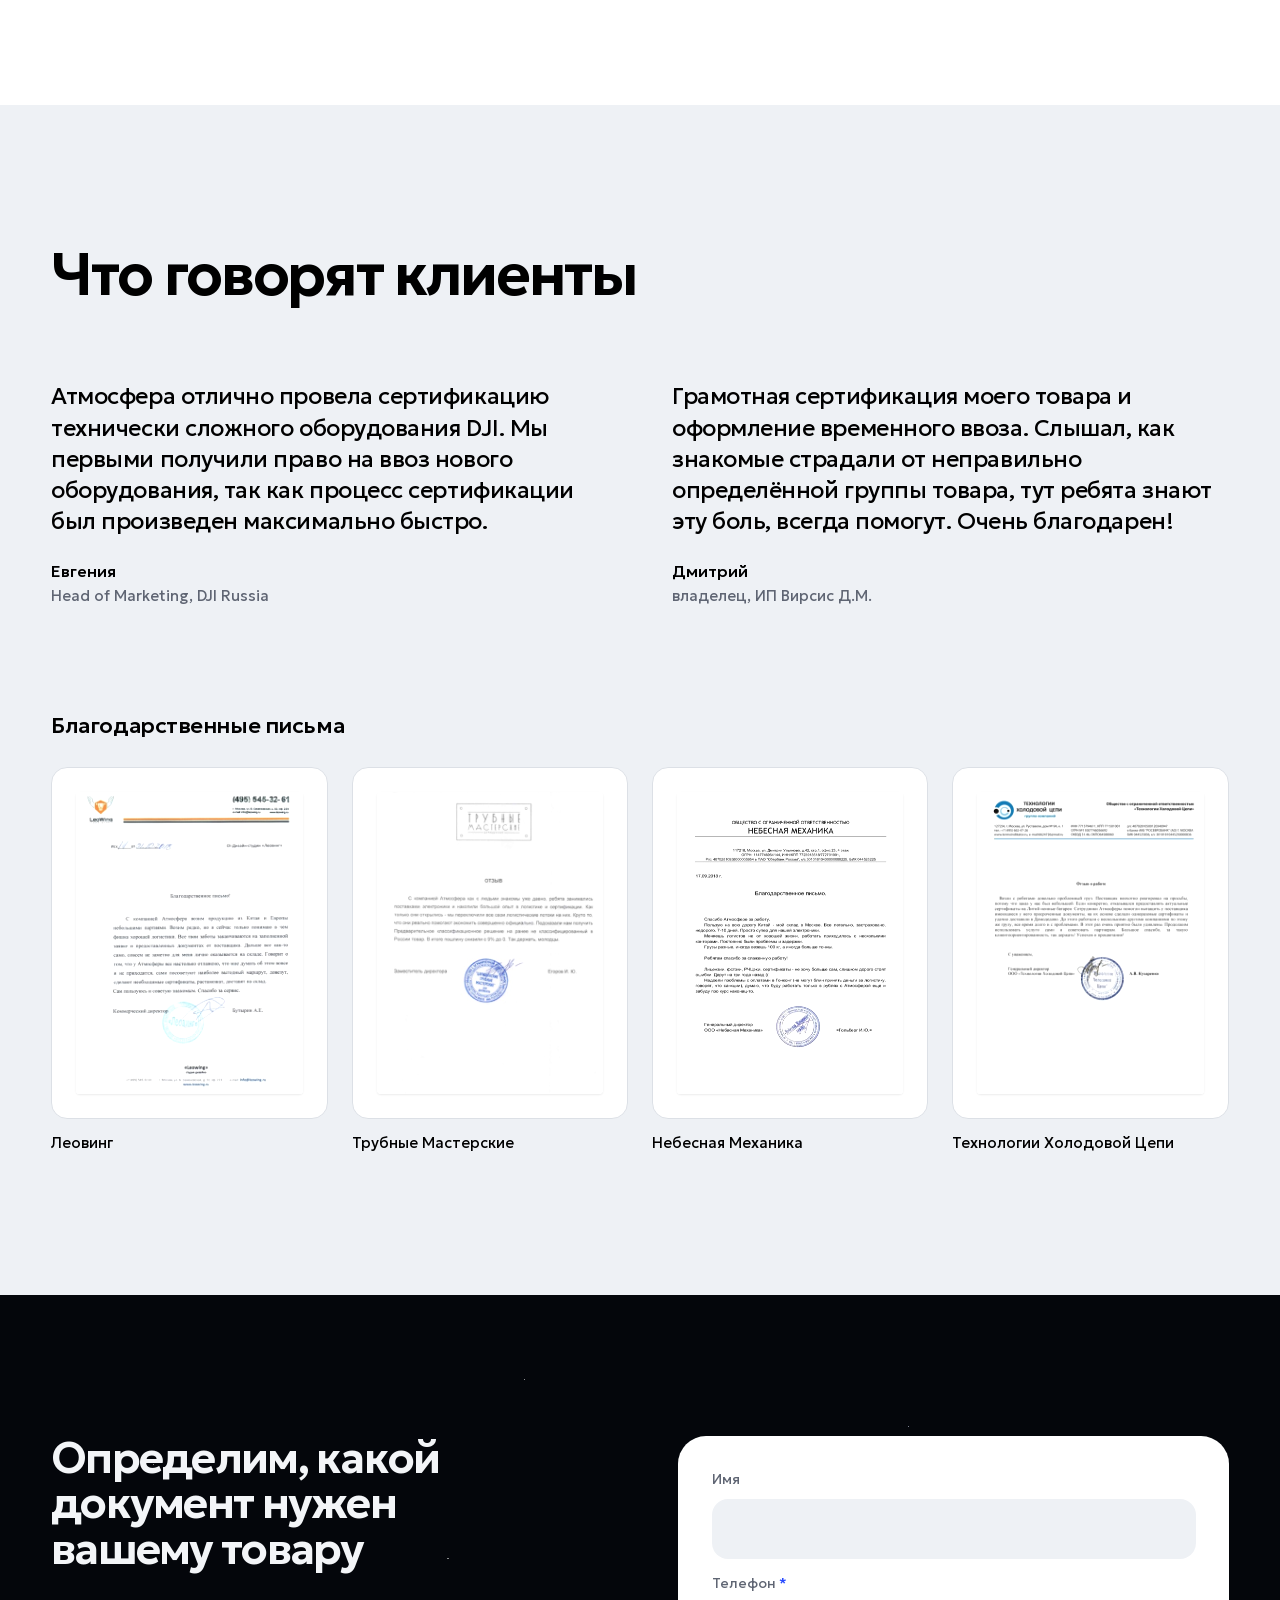
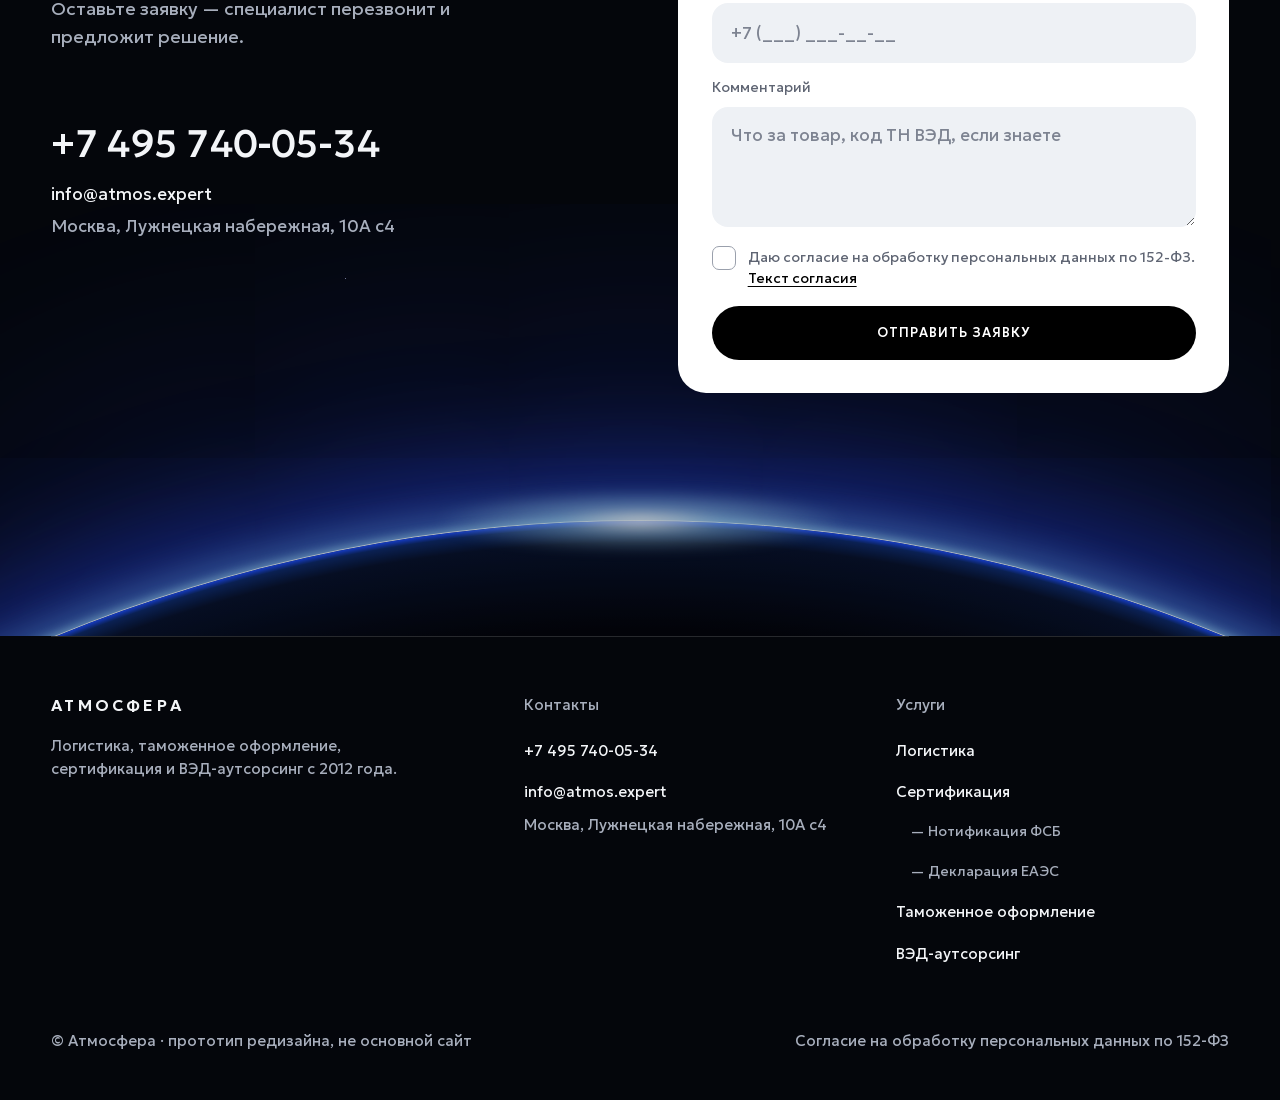
==== commit 68393f64: "Обновление стенда: первые правки логиста Co-Authored-By: Claude Opus 5.5 <noreply@anthropic.com> Cla" ====
--- a/deklaraciya-eaes.html
+++ b/deklaraciya-eaes.html
@@ -182,7 +182,7 @@
         <li class="problem"><h3>Новый документ на каждую модель</h3><p>Без оформления на серию каждая новая модель — это новый сертификат.</p></li>
       </ul>
       <div class="tip" data-reveal>
-        <p class="tip-figure">50 000 ₽<small>в среднем экономит один сертификат на серию</small></p>
+        <p class="tip-figure">180 000 ₽<small>в среднем экономит один сертификат на серию</small></p>
         <div>
           <h3>Сертификат на серию товаров</h3>
           <p>В сертификате указывают основное название модели, а модификации входят в серию. Когда выйдет новая модель, новый сертификат не понадобится.</p>
